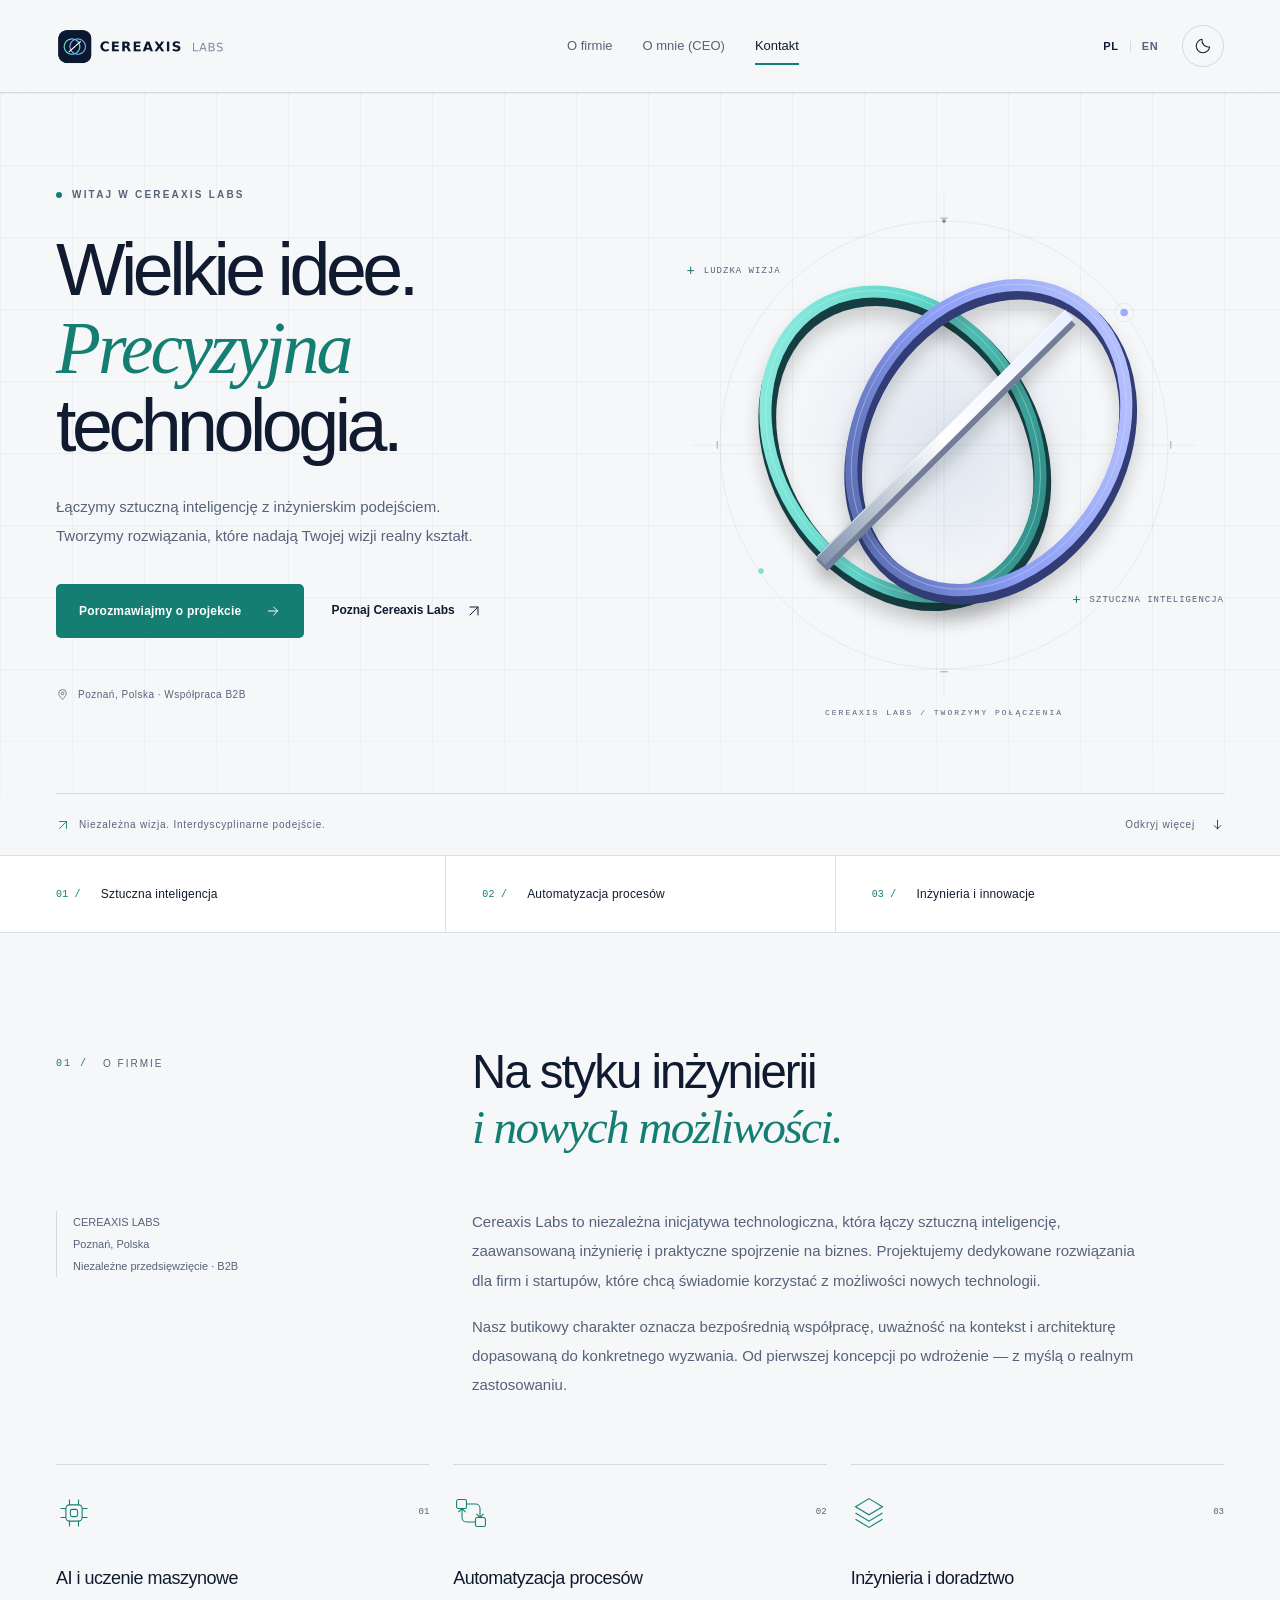
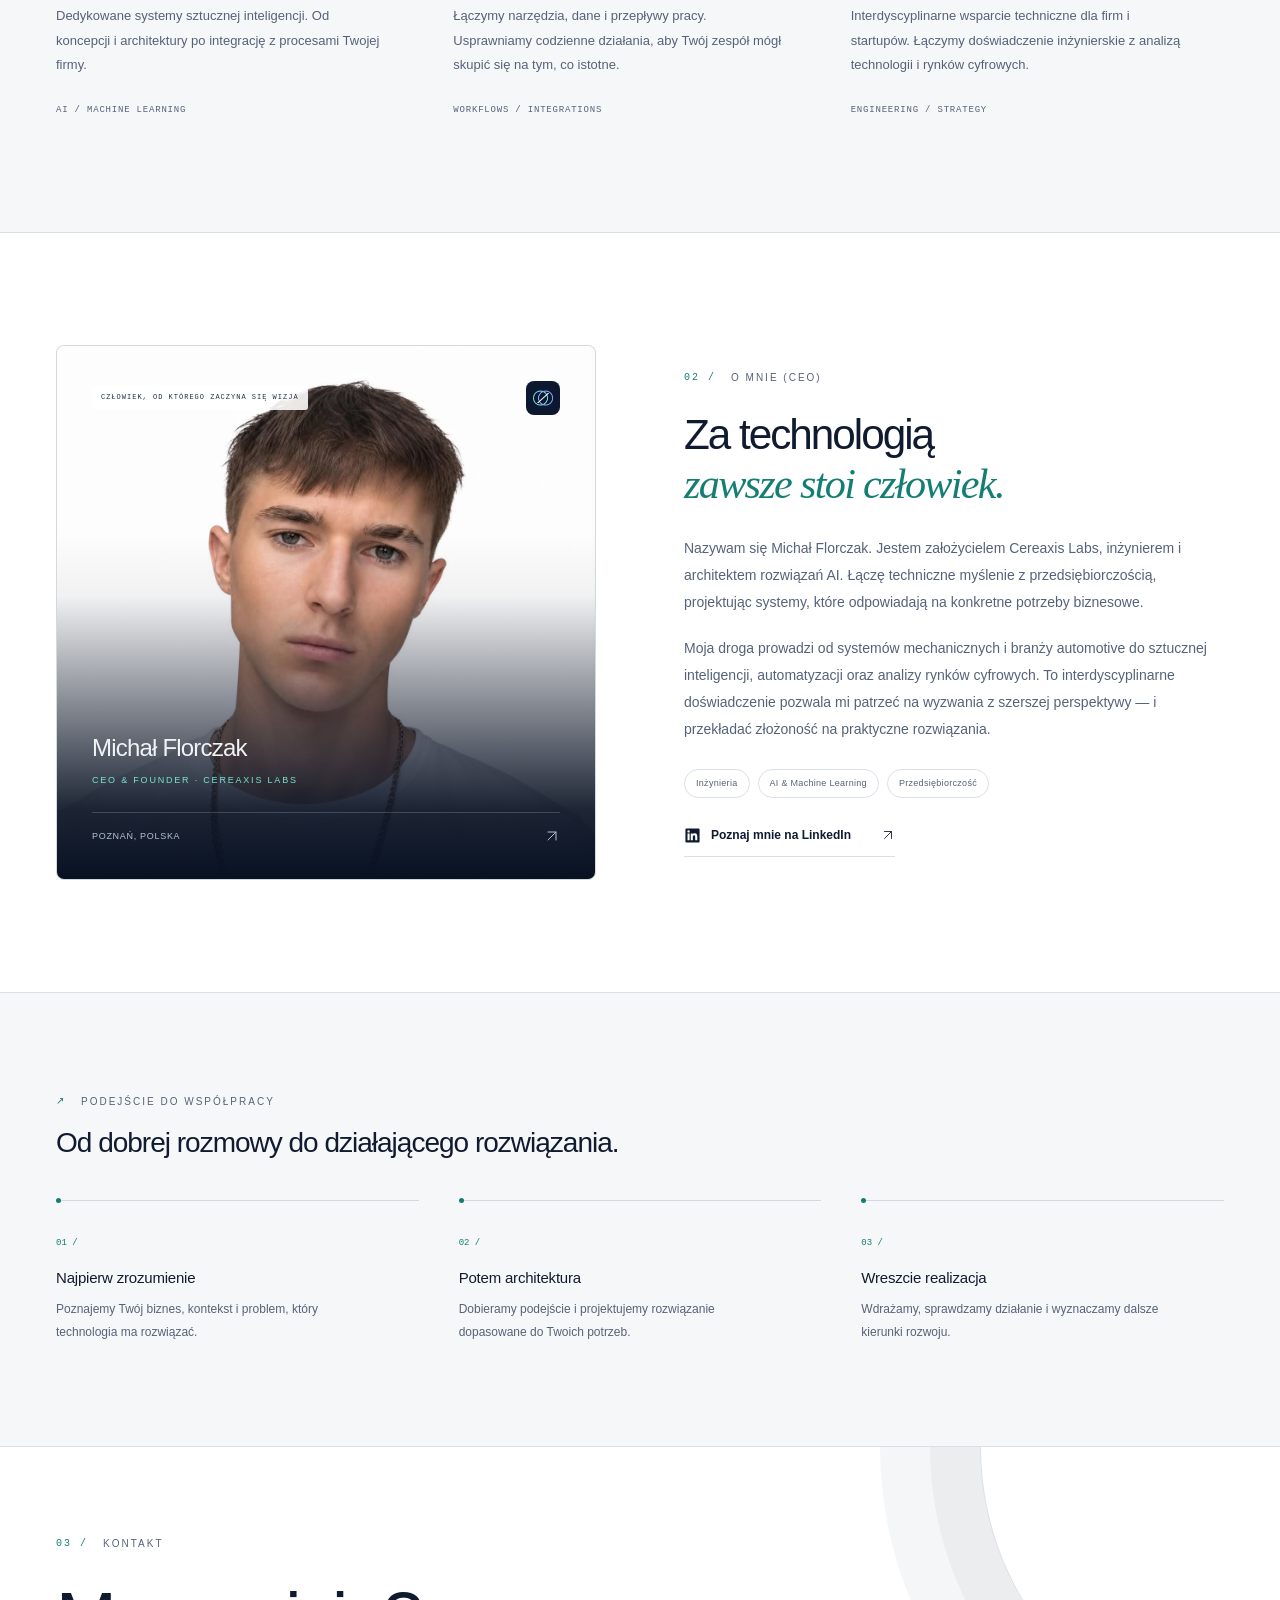
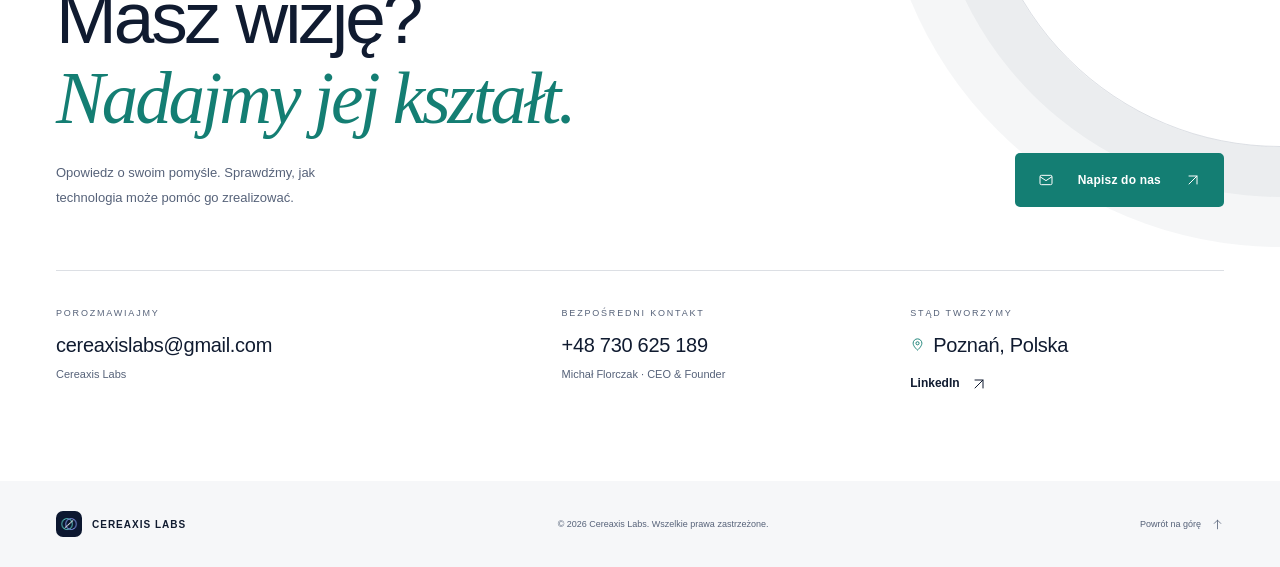
==== index.html @ 9aadeaa0 "Add files via upload" ====
<!doctype html>
<html lang="pl" data-theme="light">
<head>
  <meta charset="utf-8">
  <meta name="viewport" content="width=device-width, initial-scale=1">
  <meta name="theme-color" content="#f6f7f9">
  <meta name="description" content="Cereaxis Labs — sztuczna inteligencja, automatyzacja i inżynieria. Poznaj niezależne przedsięwzięcie technologiczne Michała Florczaka z Poznania.">
  <title>Cereaxis Labs — Od wizji do technologii</title>
  <link rel="icon" type="image/png" href="[data-uri]">
  <script>
    try {
      var savedTheme = localStorage.getItem('cereaxis-theme');
      document.documentElement.dataset.theme = savedTheme === 'light' || savedTheme === 'dark' ? savedTheme : 'light';
    } catch (_) {}
  </script>
  <style>
    :root{color-scheme:dark;--bg:#0d1426;--surface:#111b30;--surface2:#162137;--text:#f0f2f5;--muted:#a2adbf;--line:rgba(185,201,224,.15);--accent:#75e4d4;--accent-text:#071c1b;--lavender:#9aabff;--header:rgba(13,20,38,.88);--grid:rgba(163,188,220,.045);--shadow:0 25px 80px rgba(0,0,0,.2);--font:'Segoe UI',Arial,sans-serif}
    html[data-theme="light"]{color-scheme:light;--bg:#f6f7f9;--surface:#fff;--surface2:#edf0f5;--text:#101b30;--muted:#566279;--line:rgba(23,45,77,.15);--accent:#147e73;--accent-text:#fff;--lavender:#5668bb;--header:rgba(246,247,249,.9);--grid:rgba(23,45,77,.045);--shadow:0 25px 80px rgba(27,45,77,.08)}
    *,*::before,*::after{box-sizing:border-box}
    html{scroll-behavior:smooth;scroll-padding-top:100px}
    body{margin:0;background:var(--bg);color:var(--text);font-family:var(--font);font-size:16px;line-height:1.7;-webkit-font-smoothing:antialiased;transition:background .3s,color .3s}
    body.menu-open{overflow:hidden}
    ::selection{background:var(--accent);color:var(--accent-text)}
    a{color:inherit;text-decoration:none}
    button{font:inherit;color:inherit;cursor:pointer}
    button,a{-webkit-tap-highlight-color:transparent}
    button{border:0}
    svg{display:block}
    img{display:block;max-width:100%}
    :focus-visible{outline:2px solid var(--accent);outline-offset:6px;border-radius:3px}
    .container{width:min(1280px,calc(100% - 112px));margin-inline:auto}
    .skip-link{position:fixed;z-index:100;left:16px;top:12px;background:var(--accent);color:var(--accent-text);padding:12px 20px;transform:translateY(-150%)}
    .skip-link:focus{transform:translateY(0)}
    .site-header{position:sticky;top:0;z-index:50;background:var(--header);backdrop-filter:blur(20px);-webkit-backdrop-filter:blur(20px);border-bottom:1px solid var(--line)}
    .header-inner{min-height:92px;display:flex;align-items:center;justify-content:space-between;gap:32px}
    .brand{display:flex;align-items:center;flex-shrink:0;width:216px;min-height:44px}
    .brand-dark{display:flex;align-items:center;gap:11px}
    .brand-icon{width:43px;height:43px;border-radius:12px}
    .wordmark{font-size:16px;font-weight:750;letter-spacing:2px;line-height:1.2}
    .wordmark span{font-weight:400;letter-spacing:4px;font-size:10px;display:block;margin-top:5px;color:var(--muted)}
    .brand-light{display:none;width:216px}
    [data-theme="light"] .brand-dark{display:none}
    [data-theme="light"] .brand-light{display:block}
    .main-nav{display:flex;gap:30px;align-items:center}
    .main-nav a{color:var(--muted);font-size:13px;font-weight:500;position:relative;padding:12px 0;white-space:nowrap;transition:color .2s}
    .main-nav a:hover,.main-nav a[aria-current="location"]{color:var(--text)}
    .main-nav a::after{content:'';position:absolute;bottom:4px;left:0;right:100%;height:2px;background:var(--accent);transition:right .2s}
    .main-nav a:hover::after,.main-nav a[aria-current="location"]::after{right:0}
    .header-actions{display:flex;align-items:center;gap:15px}
    .languages{display:flex;align-items:center;gap:2px}
    .language{font-size:11px;font-weight:700;letter-spacing:.7px;padding:8px;background:transparent;color:var(--muted);min-width:34px;min-height:40px}
    .language[aria-pressed="true"]{color:var(--text)}
    .language-divider{height:11px;width:1px;background:var(--line)}
    .theme-toggle,.menu-toggle{width:42px;height:42px;display:grid;place-items:center;border:1px solid var(--line);border-radius:50%;background:transparent;transition:background .2s,border-color .2s}
    .theme-toggle:hover,.menu-toggle:hover{background:var(--surface2);border-color:var(--muted)}
    .theme-toggle svg{width:18px;height:18px}
    .moon-icon{display:none}
    [data-theme="light"] .sun-icon{display:none}
    [data-theme="light"] .moon-icon{display:block}
    .menu-toggle{display:none;border-radius:10px}
    .menu-toggle svg{width:20px;height:20px}
    .menu-close{display:none}
    .menu-open .menu-lines{display:none}
    .menu-open .menu-close{display:block}
    .eyebrow{display:flex;align-items:center;gap:10px;color:var(--muted);font-size:10px;font-weight:600;letter-spacing:2.2px;text-transform:uppercase;line-height:1.6}
    .status-dot{width:6px;height:6px;border-radius:50%;background:var(--accent);flex-shrink:0;box-shadow:0 0 14px rgba(117,228,212,.25)}
    .hero{position:relative;overflow:hidden;background-image:linear-gradient(var(--grid) 1px,transparent 1px),linear-gradient(90deg,var(--grid) 1px,transparent 1px);background-size:72px 72px}
    .hero::after{content:'';position:absolute;inset:0;pointer-events:none;background:linear-gradient(0deg,var(--bg),transparent 25%)}
    .hero-grid{position:relative;z-index:1;display:grid;grid-template-columns:1.05fr 1fr;align-items:center;min-height:700px;padding:70px 0 66px;gap:20px}
    h1,h2,h3,p{margin:0}
    h1{font-size:clamp(58px,5.75vw,84px);font-weight:500;letter-spacing:-4.5px;line-height:1.06;margin:28px 0 28px}
    h1 span{display:block}
    .serif{font-family:Georgia,'Times New Roman',serif;font-weight:400;font-style:italic;letter-spacing:-3px;color:var(--accent)}
    .hero-description{color:var(--muted);font-size:15px;line-height:1.9;max-width:435px}
    .hero-actions{display:flex;align-items:center;gap:27px;margin-top:34px;flex-wrap:wrap}
    .button{display:inline-flex;align-items:center;justify-content:center;gap:24px;padding:15px 23px;min-height:54px;border-radius:5px;font-size:12px;font-weight:650;letter-spacing:.2px;transition:transform .2s,background .2s,box-shadow .2s;line-height:1.5}
    .button:hover{transform:translateY(-3px)}
    .button-primary{background:var(--accent);color:var(--accent-text)}
    .button-primary:hover{box-shadow:0 8px 30px rgba(117,228,212,.15)}
    .button svg,.text-link svg{width:16px;height:16px;flex-shrink:0}
    .text-link{display:inline-flex;align-items:center;gap:11px;font-size:12px;font-weight:600;line-height:1.6;padding:10px 0;transition:color .2s}
    .text-link:hover{color:var(--accent)}
    .hero-footnote{display:flex;align-items:center;gap:9px;color:var(--muted);font-size:10px;margin-top:48px;letter-spacing:.5px}
    .hero-footnote svg{width:13px;height:13px}
    .orbit-art{position:relative;aspect-ratio:1;width:100%;max-width:570px;justify-self:end;display:grid;place-items:center;isolation:isolate}
    .orbit-svg{width:100%;height:100%;overflow:visible}
    .orbit-art::before{content:'';position:absolute;width:55%;height:55%;border-radius:50%;background:radial-gradient(circle,rgba(108,147,191,.12),transparent 68%);z-index:-1}
    .orbit-slow{transform-origin:300px 300px;animation:orbit-float 12s ease-in-out infinite}
    .orbit-fast{transform-origin:300px 300px;animation:orbit-float 10s ease-in-out infinite reverse}
    .orbit-axis{transform-origin:300px 300px;animation:axis-float 9s ease-in-out infinite}
    .orbit-label{position:absolute;font-family:Consolas,'Courier New',monospace;font-size:9px;letter-spacing:1px;color:var(--muted);display:flex;align-items:center;gap:8px;white-space:nowrap}
    .orbit-label::before{content:'+';font-size:14px;color:var(--accent)}
    .orbit-label-one{top:17%;left:4%}
    .orbit-label-two{bottom:20%;right:0}
    .orbit-caption{position:absolute;bottom:1%;left:50%;transform:translateX(-50%);font-family:Consolas,'Courier New',monospace;font-size:8px;letter-spacing:2px;color:var(--muted);white-space:nowrap}
    .hero-bottom{position:relative;z-index:2;border-top:1px solid var(--line);display:flex;justify-content:space-between;align-items:center;gap:20px;padding:22px 0;color:var(--muted);font-size:10px;letter-spacing:.8px}
    .hero-bottom-left{display:flex;align-items:center;gap:9px}
    .hero-bottom-left svg{width:14px;height:14px;color:var(--accent)}
    .scroll-link{display:flex;align-items:center;gap:16px}
    .scroll-link svg{width:13px;height:13px;color:var(--text)}
    .expertise-strip{border-top:1px solid var(--line);border-bottom:1px solid var(--line);background:var(--surface)}
    .expertise-strip-inner{display:grid;grid-template-columns:repeat(3,1fr)}
    .expertise-strip-item{display:flex;align-items:center;gap:20px;padding:28px 0;font-size:12px;font-weight:500;letter-spacing:.2px}
    .expertise-strip-item:not(:first-child){border-left:1px solid var(--line);padding-left:36px}
    .index-number{font-family:Consolas,'Courier New',monospace;font-size:10px;color:var(--accent)}
    section{scroll-margin-top:0}
    .section{padding:112px 0}
    .section-heading{display:grid;grid-template-columns:1fr 2fr;gap:40px;align-items:start;margin-bottom:52px}
    .section-label{display:flex;align-items:center;gap:15px;color:var(--muted);font-size:10px;letter-spacing:2px;font-weight:500;text-transform:uppercase;padding-top:10px}
    .section-label .index-number{color:var(--accent);font-size:10px}
    h2{font-size:clamp(34px,3.7vw,51px);line-height:1.16;letter-spacing:-2px;font-weight:450}
    h2 .serif{letter-spacing:-1.7px}
    .about-intro{display:grid;grid-template-columns:1fr 2fr;gap:40px;margin-bottom:64px}
    .about-location{align-self:start;color:var(--muted);font-size:11px;line-height:2;border-left:1px solid var(--line);padding-left:16px;margin-top:4px}
    .about-copy{color:var(--muted);max-width:670px;font-size:15px;line-height:1.95}
    .about-copy p+p{margin-top:17px}
    .services{display:grid;grid-template-columns:repeat(3,minmax(0,1fr));gap:24px}
    .service{position:relative;border-top:1px solid var(--line);padding:30px 0 0;transition:border-color .3s}
    .service:hover{border-color:var(--accent)}
    .service-top{display:flex;align-items:center;justify-content:space-between;margin-bottom:35px}
    .service-icon{width:36px;height:36px;color:var(--accent)}
    .service-top .index-number{color:var(--muted);font-size:9px}
    .service h3{font-size:18px;font-weight:500;letter-spacing:-.5px;line-height:1.4;margin-bottom:13px}
    .service p{font-size:13px;line-height:1.9;color:var(--muted);max-width:330px}
    .service-tag{display:inline-block;margin-top:25px;color:var(--muted);font-family:Consolas,'Courier New',monospace;font-size:9px;letter-spacing:.8px}
    .founder-section{background:var(--surface);border-top:1px solid var(--line);border-bottom:1px solid var(--line)}
    .founder-grid{display:grid;grid-template-columns:1fr 1fr;gap:88px;align-items:center}
    .founder-card{min-height:535px;background:var(--bg);border:1px solid var(--line);border-radius:8px;position:relative;overflow:hidden;padding:35px;display:flex;flex-direction:column;justify-content:space-between}
    .founder-card::before{content:'';position:absolute;inset:0;z-index:1;background:linear-gradient(180deg,rgba(255,255,255,.12),transparent 35%,rgba(8,17,34,.05) 47%,rgba(8,17,34,.91) 87%,#081122)}
    .founder-portrait{position:absolute;inset:0;width:100%;height:100%;object-fit:cover;object-position:center 36%}
    .founder-card .founder-card-top span{color:#233047;max-width:78%;line-height:1.7;background:rgba(255,255,255,.88);padding:6px 9px;border-radius:3px;letter-spacing:1px;font-size:7px}
    .founder-card .founder-name{color:#f0f2f5}
    .founder-card .founder-role{color:#75e4d4}
    .founder-card .founder-card-divider{background:rgba(185,201,224,.24)}
    .founder-card .founder-card-footer{color:#b5c0d1}
    .founder-card-top,.founder-card-bottom{position:relative;z-index:2}
    .founder-card-top{display:flex;align-items:center;justify-content:space-between}
    .founder-card-top span{font-family:Consolas,'Courier New',monospace;font-size:8px;letter-spacing:1.5px;color:var(--muted)}
    .founder-card-top img{width:34px;height:34px;border-radius:8px}
    .monogram{position:absolute;left:0;right:0;top:46%;transform:translateY(-50%);text-align:center;font-family:Georgia,'Times New Roman',serif;font-size:180px;font-weight:400;letter-spacing:-18px;line-height:1;color:var(--text);opacity:.9;user-select:none}
    .monogram::before{content:'';position:absolute;inset:-45px 12%;border:1px solid var(--accent);border-radius:50%;transform:rotate(-35deg);opacity:.3}
    .monogram::after{content:'';position:absolute;inset:-45px 12%;border:1px solid var(--lavender);border-radius:50%;transform:rotate(35deg);opacity:.3}
    .founder-name{font-size:24px;font-weight:500;letter-spacing:-.8px;line-height:1.3}
    .founder-role{font-size:9px;color:var(--accent);letter-spacing:1.8px;margin-top:10px;text-transform:uppercase}
    .founder-card-divider{height:1px;background:var(--line);margin:24px 0 15px}
    .founder-card-footer{display:flex;align-items:center;justify-content:space-between;color:var(--muted);font-size:9px;letter-spacing:.7px}
    .founder-card-footer svg{width:16px;height:16px}
    .founder-copy .section-label{margin-bottom:25px;padding:0}
    .founder-copy h2{margin-bottom:26px;font-size:clamp(33px,3.3vw,46px)}
    .founder-copy p{font-size:14px;color:var(--muted);line-height:1.95}
    .founder-copy p+p{margin-top:18px}
    .founder-pills{display:flex;flex-wrap:wrap;gap:8px;margin:25px 0 27px}
    .founder-pills span{font-size:9px;letter-spacing:.3px;border:1px solid var(--line);border-radius:30px;padding:6px 11px;color:var(--muted)}
    .linkedin-link{display:inline-flex;align-items:center;gap:10px;font-size:12px;font-weight:600;border-bottom:1px solid var(--line);padding-bottom:10px;transition:border-color .2s,color .2s}
    .linkedin-link:hover{color:var(--accent);border-color:var(--accent)}
    .linkedin-link svg{width:17px;height:17px}
    .linkedin-link .arrow{margin-left:20px;width:14px;height:14px}
    .process-section{padding:90px 0 102px}
    .process-title{font-size:28px;letter-spacing:-1px;font-weight:450;margin:15px 0 38px;line-height:1.3}
    .process-grid{display:grid;grid-template-columns:repeat(3,minmax(0,1fr));gap:40px}
    .process-step{position:relative;border-top:1px solid var(--line);padding-top:25px}
    .process-step::before{content:'';position:absolute;top:-3px;left:0;width:5px;height:5px;background:var(--accent);border-radius:50%}
    .process-step .index-number{font-size:9px}
    .process-step h3{font-size:15px;font-weight:500;letter-spacing:-.2px;margin:12px 0 8px}
    .process-step p{color:var(--muted);font-size:12px;line-height:1.9;max-width:310px}
    .contact-section{padding:88px 0 78px;background:var(--surface);border-top:1px solid var(--line);position:relative;overflow:hidden}
    .contact-section::before{content:'';position:absolute;width:600px;height:600px;border:1px solid var(--line);border-radius:50%;right:-300px;top:-300px;box-shadow:0 0 0 50px var(--grid),0 0 0 100px var(--grid);pointer-events:none}
    .contact-top{display:flex;justify-content:space-between;align-items:flex-end;gap:50px;position:relative}
    .contact-top .section-label{padding:0;margin-bottom:26px}
    .contact-top h2{font-size:clamp(42px,5.7vw,76px);letter-spacing:-3px;line-height:1.1}
    .contact-top h2 .serif{letter-spacing:-3px}
    .contact-top p{color:var(--muted);font-size:13px;max-width:300px;margin:22px 0 0;line-height:1.9}
    .contact-top .button{margin-bottom:4px;flex-shrink:0}
    .contact-details{display:grid;grid-template-columns:1.5fr 1fr 1fr;gap:35px;border-top:1px solid var(--line);padding-top:35px;margin-top:59px;position:relative}
    .contact-label{font-size:9px;text-transform:uppercase;letter-spacing:1.8px;color:var(--muted);margin-bottom:8px}
    .contact-value{font-size:clamp(14px,1.6vw,20px);font-weight:400;letter-spacing:-.3px;line-height:1.6;overflow-wrap:anywhere}
    a.contact-value:hover{color:var(--accent)}
    .contact-meta{font-size:11px;color:var(--muted);margin-top:4px}
    .contact-details .text-link{display:flex;width:max-content;margin-top:3px}
    .contact-location{display:inline-flex;align-items:center;gap:8px}
    .contact-location svg{width:15px;height:15px;color:var(--accent)}
    .site-footer{padding:30px 0}
    .footer-inner{display:flex;align-items:center;justify-content:space-between;gap:25px}
    .footer-brand{display:flex;align-items:center;gap:10px;font-size:10px;letter-spacing:1px;font-weight:600}
    .footer-brand img{width:26px;height:26px;border-radius:7px}
    .copyright{font-size:9px;color:var(--muted)}
    .back-top{display:flex;align-items:center;gap:10px;font-size:9px;color:var(--muted)}
    .back-top svg{width:13px;height:13px}
    .reveal{opacity:1;transform:none}
    .js-motion .reveal{opacity:0;transform:translateY(20px);transition:opacity .7s ease,transform .7s ease}
    .js-motion .reveal.is-visible{opacity:1;transform:none}
    .reveal-delay-1{transition-delay:.1s!important}
    .reveal-delay-2{transition-delay:.2s!important}
    @keyframes orbit-float{0%,100%{transform:rotate(-4deg) translateY(0)}50%{transform:rotate(5deg) translateY(-7px)}}
    @keyframes axis-float{0%,100%{transform:translateY(0)}50%{transform:translateY(7px)}}
    @media(min-width:1600px){.hero-grid{min-height:770px}.orbit-art{max-width:620px}}
    @media(max-width:1100px){.container{width:calc(100% - 72px)}.header-inner{gap:20px}.brand{width:190px}.brand-light{width:190px}.main-nav{gap:22px}.header-actions{gap:9px}.hero-grid{min-height:650px;padding-top:60px;padding-bottom:60px}h1{font-size:66px;letter-spacing:-3.8px}.orbit-label{font-size:8px;letter-spacing:.4px}.orbit-label-one{top:11%;left:4%}.orbit-label-two{bottom:13%}.founder-grid{gap:55px}.founder-card{min-height:510px}.expertise-strip-item:not(:first-child){padding-left:24px}.expertise-strip-item{gap:12px;font-size:11px}}
    @media(max-width:850px){.container{width:calc(100% - 48px)}.header-inner{min-height:78px;gap:14px}.brand{width:190px}.main-nav{gap:16px}.main-nav a{font-size:11px}.header-actions{gap:7px}.language{padding:6px;min-width:28px}.theme-toggle{width:38px;height:38px}.hero-grid{min-height:590px;grid-template-columns:1.1fr 1fr;gap:0}h1{font-size:55px;letter-spacing:-3px}.hero-description{font-size:13px}.hero-actions{gap:18px}.button{gap:14px;padding:14px 18px;font-size:11px}.text-link{font-size:11px}.hero-footnote{margin-top:35px}.orbit-label{display:none}.orbit-caption{font-size:6px;letter-spacing:1px;bottom:0}.section{padding:82px 0}.section-heading,.about-intro{grid-template-columns:1fr 2fr;gap:25px}.about-copy{font-size:14px}.section-label{font-size:9px;letter-spacing:1.6px;gap:10px}.services{gap:22px}.service h3{font-size:16px}.service p{font-size:12px}.service-tag{font-size:8px}.founder-grid{gap:35px}.founder-card{min-height:470px;padding:25px}.monogram{font-size:140px}.founder-name{font-size:22px}.founder-copy p{font-size:12px}.founder-copy h2{font-size:33px}.founder-pills{gap:6px}.founder-pills span{font-size:8px;padding:5px 8px}.process-grid{gap:25px}.contact-top{gap:30px}.contact-top h2{font-size:53px}.contact-details{gap:25px}}
    @media(max-width:700px){html{scroll-padding-top:90px}.header-inner{min-height:76px}.brand{width:auto;margin-right:auto}.brand-icon{width:37px;height:37px;border-radius:10px}.wordmark{font-size:13px;letter-spacing:1.7px}.wordmark span{font-size:8px;letter-spacing:3.3px;margin-top:4px}.brand-light{width:178px}.header-actions{gap:8px}.languages{gap:0}.language{font-size:10px;min-width:28px;padding:6px}.theme-toggle,.menu-toggle{width:36px;height:36px}.theme-toggle svg{width:16px;height:16px}.menu-toggle{display:grid}.main-nav{display:none;position:fixed;left:0;right:0;top:76px;height:calc(100dvh - 76px);background:var(--bg);padding:35px 24px;flex-direction:column;align-items:stretch;gap:0;overflow:auto;border-top:1px solid var(--line)}.menu-open .main-nav{display:flex}.main-nav a{font-size:24px;letter-spacing:-.7px;padding:22px 0;border-bottom:1px solid var(--line)}.main-nav a::after{display:none}.hero-grid{min-height:0;grid-template-columns:1fr;padding:53px 0 30px;gap:15px}.hero-copy{position:relative;z-index:2}.eyebrow{font-size:8px;letter-spacing:1.7px}h1{font-size:clamp(49px,10.8vw,72px);letter-spacing:-3px;line-height:1.08;margin:25px 0 24px}.serif{letter-spacing:-2.7px}.hero-description{max-width:430px;font-size:14px;line-height:1.85}.hero-actions{margin-top:28px;gap:24px}.button{font-size:12px;padding:15px 20px}.text-link{font-size:12px}.hero-footnote{margin-top:28px;font-size:9px}.orbit-art{max-width:380px;justify-self:center;width:88%;margin:-7px 0 8px}.orbit-label{display:flex;font-size:7px}.orbit-label-one{top:16%;left:0}.orbit-label-two{bottom:13%;right:-4%}.orbit-caption{bottom:0;font-size:7px;letter-spacing:1.3px}.hero-bottom{padding:19px 0;font-size:8px;letter-spacing:.3px}.hero-bottom-left{gap:6px}.hero-bottom-left svg{width:12px;height:12px}.scroll-link{gap:8px}.expertise-strip-inner{grid-template-columns:1fr}.expertise-strip-item{padding:16px 0;gap:20px;font-size:11px}.expertise-strip-item:not(:first-child){padding-left:0;border-left:0;border-top:1px solid var(--line)}.expertise-strip-item .index-number{font-size:9px}.section{padding:68px 0}.section-heading{display:block;margin-bottom:25px}.section-label{margin-bottom:22px;font-size:9px;letter-spacing:1.6px}h2{font-size:36px;letter-spacing:-1.7px}.about-intro{display:flex;flex-direction:column-reverse;gap:25px;margin-bottom:42px}.about-copy{font-size:13px;line-height:1.95}.about-location{font-size:10px;line-height:1.9}.services{grid-template-columns:1fr;gap:32px}.service{padding-top:25px}.service-top{margin-bottom:20px}.service h3{font-size:19px;margin-bottom:11px}.service p{font-size:13px;max-width:none}.service-tag{margin-top:17px;font-size:8px}.service-icon{width:31px;height:31px}.founder-grid{grid-template-columns:1fr;gap:38px}.founder-card{min-height:455px;max-width:480px;width:100%;margin:auto;padding:28px}.monogram{font-size:165px}.founder-name{font-size:27px}.founder-card-footer{font-size:9px}.founder-copy .section-label{margin-bottom:22px}.founder-copy h2{font-size:36px;margin-bottom:23px}.founder-copy p{font-size:13px}.founder-pills{margin:24px 0}.founder-pills span{font-size:9px;padding:6px 11px}.process-section{padding:65px 0}.process-section .section-label{margin-bottom:12px}.process-title{font-size:27px;margin:0 0 30px}.process-grid{grid-template-columns:1fr;gap:27px}.process-step{padding-top:20px}.process-step h3{font-size:16px;margin-top:10px}.process-step p{font-size:12px;max-width:none}.contact-section{padding:65px 0 48px}.contact-top{display:block}.contact-top .section-label{margin-bottom:24px}.contact-top h2{font-size:49px;letter-spacing:-2.5px}.contact-top h2 .serif{letter-spacing:-2.5px}.contact-top p{font-size:13px;margin-top:20px}.contact-top .button{margin-top:28px}.contact-details{grid-template-columns:1fr;gap:26px;margin-top:36px;padding-top:29px}.contact-value{font-size:20px}.contact-label{font-size:8px;margin-bottom:6px}.contact-meta{font-size:10px}.site-footer{padding:26px 0}.footer-inner{flex-wrap:wrap;gap:20px}.footer-brand{font-size:9px;gap:8px}.copyright{font-size:8px;order:3;width:100%;padding-top:18px;border-top:1px solid var(--line)}.back-top{font-size:8px}}
    @media(max-width:380px){.container{width:calc(100% - 36px)}.header-actions{gap:5px}.brand-dark{gap:7px}.brand-icon{width:32px;height:32px}.wordmark{font-size:11px;letter-spacing:1.2px}.wordmark span{font-size:7px;letter-spacing:2.8px}.brand-light{width:145px}.language{min-width:25px;font-size:9px}.theme-toggle,.menu-toggle{width:32px;height:32px}.hero-actions{gap:16px}.button{font-size:11px;padding-inline:16px}.text-link{font-size:11px}.hero-bottom{font-size:7px}.orbit-label{font-size:6px}.contact-top h2{font-size:43px}.founder-card{min-height:420px}}
    @media(prefers-reduced-motion:reduce){html{scroll-behavior:auto}*,*::before,*::after{animation:none!important;transition:none!important}.js-motion .reveal{opacity:1;transform:none}}
    @media print{.site-header,.hero-actions,.hero-bottom,.orbit-art,.theme-toggle,.languages,.menu-toggle,.back-top{display:none}body{--bg:#fff;--surface:#fff;--text:#111;--muted:#444;--line:#ccc;--accent:#147e73;background:#fff;color:#111}.container{width:100%}.hero-grid,.founder-grid{display:block;min-height:0}.hero-grid,.section,.process-section,.contact-section{padding:25px 0}.founder-card{display:none}.js-motion .reveal{opacity:1;transform:none}.services,.contact-details{break-inside:avoid}a[href^="mailto:"]::after{content:' (' attr(href) ')';font-size:10px}}
  </style>
</head>
<body id="top">
  <svg xmlns="http://www.w3.org/2000/svg" style="display:none" aria-hidden="true">
    <symbol id="icon-arrow" viewBox="0 0 24 24"><path d="M5 12h14m-6-6 6 6-6 6" fill="none" stroke="currentColor" stroke-width="1.5" stroke-linecap="round" stroke-linejoin="round"/></symbol>
    <symbol id="icon-diagonal" viewBox="0 0 24 24"><path d="M6 18 18 6M6 6h12v12" fill="none" stroke="currentColor" stroke-width="1.5" stroke-linecap="round" stroke-linejoin="round"/></symbol>
    <symbol id="icon-linkedin" viewBox="0 0 24 24"><path fill="currentColor" d="M20.45 2H3.55C2.69 2 2 2.68 2 3.52v16.96c0 .84.69 1.52 1.55 1.52h16.9c.86 0 1.55-.68 1.55-1.52V3.52c0-.84-.69-1.52-1.55-1.52ZM7.93 18.75H4.98V9.2h2.95v9.55ZM6.45 7.9a1.71 1.71 0 1 1 0-3.42 1.71 1.71 0 0 1 0 3.42Zm12.3 10.85h-2.94V14.1c0-1.11-.02-2.54-1.55-2.54-1.55 0-1.79 1.21-1.79 2.46v4.73H9.53V9.2h2.82v1.31h.04c.39-.75 1.35-1.55 2.78-1.55 2.97 0 3.58 1.95 3.58 4.48v5.31Z"/></symbol>
    <symbol id="icon-pin" viewBox="0 0 24 24"><path d="M19 10c0 5-7 11-7 11S5 15 5 10a7 7 0 1 1 14 0Z" fill="none" stroke="currentColor" stroke-width="1.5"/><circle cx="12" cy="10" r="2.5" fill="none" stroke="currentColor" stroke-width="1.5"/></symbol>
    <symbol id="icon-down" viewBox="0 0 24 24"><path d="M12 4v16m-6-6 6 6 6-6" fill="none" stroke="currentColor" stroke-width="1.5" stroke-linecap="round" stroke-linejoin="round"/></symbol>
    <symbol id="icon-mail" viewBox="0 0 24 24"><rect x="3" y="5" width="18" height="14" rx="2" fill="none" stroke="currentColor" stroke-width="1.5"/><path d="m3 7 9 6 9-6" fill="none" stroke="currentColor" stroke-width="1.5"/></symbol>
  </svg>
  <a class="skip-link" href="#main" data-i18n="skip">Przejdź do treści</a>
  <header class="site-header">
    <div class="container header-inner">
      <a class="brand" href="#top" aria-label="Cereaxis Labs — strona główna" data-i18n-aria="home">
        <span class="brand-dark"><img class="brand-icon" src="[data-uri]" alt="" width="43" height="43"><span class="wordmark">CEREAXIS<span>LABS</span></span></span>
        <img class="brand-light" src="[data-uri]" alt="Cereaxis Labs" width="216" height="37">
      </a>
      <nav class="main-nav" id="main-nav" aria-label="Menu główne" data-i18n-aria="navigation">
        <a href="#o-firmie" data-i18n="navCompany">O firmie</a>
        <a href="#o-mnie" data-i18n="navFounder">O mnie (CEO)</a>
        <a href="#kontakt" data-i18n="navContact">Kontakt</a>
      </nav>
      <div class="header-actions">
        <div class="languages" role="group" aria-label="Język strony" data-i18n-aria="languageLabel">
          <button class="language" type="button" data-lang="pl" lang="pl" aria-label="Polski" aria-pressed="true">PL</button>
          <span class="language-divider" aria-hidden="true"></span>
          <button class="language" type="button" data-lang="en" lang="en" aria-label="English" aria-pressed="false">EN</button>
        </div>
        <button class="theme-toggle" type="button" aria-label="Włącz jasny motyw" title="Włącz jasny motyw">
          <svg class="sun-icon" viewBox="0 0 24 24" fill="none" stroke="currentColor" stroke-width="1.4" aria-hidden="true"><circle cx="12" cy="12" r="4"/><path d="M12 2v2m0 16v2M2 12h2m16 0h2M4.93 4.93l1.42 1.42m11.3 11.3 1.42 1.42m0-14.14-1.42 1.42m-11.3 11.3-1.42 1.42" stroke-linecap="round"/></svg>
          <svg class="moon-icon" viewBox="0 0 24 24" fill="none" stroke="currentColor" stroke-width="1.4" aria-hidden="true"><path d="M20.9 13.3A9 9 0 0 1 10.7 3.1 9 9 0 1 0 20.9 13.3Z" stroke-linejoin="round"/></svg>
        </button>
        <button class="menu-toggle" type="button" aria-controls="main-nav" aria-expanded="false" aria-label="Otwórz menu">
          <svg class="menu-lines" viewBox="0 0 24 24" fill="none" stroke="currentColor" stroke-width="1.5" aria-hidden="true"><path d="M4 8h16M4 16h16"/></svg>
          <svg class="menu-close" viewBox="0 0 24 24" fill="none" stroke="currentColor" stroke-width="1.5" aria-hidden="true"><path d="m6 6 12 12M6 18 18 6"/></svg>
        </button>
      </div>
    </div>
  </header>
  <main id="main">
    <section class="hero" aria-labelledby="hero-title">
      <div class="container">
        <div class="hero-grid">
          <div class="hero-copy">
            <div class="eyebrow"><span class="status-dot" aria-hidden="true"></span><span data-i18n="heroEyebrow">Witaj w Cereaxis Labs</span></div>
            <h1 id="hero-title"><span data-i18n="heroTitle1">Wielkie idee.</span><span class="serif" data-i18n="heroTitle2">Precyzyjna</span><span data-i18n="heroTitle3">technologia.</span></h1>
            <p class="hero-description" data-i18n="heroDescription">Łączymy sztuczną inteligencję z inżynierskim podejściem. Tworzymy rozwiązania, które nadają Twojej wizji realny kształt.</p>
            <div class="hero-actions">
              <a class="button button-primary" href="#kontakt"><span data-i18n="heroCta">Porozmawiajmy o projekcie</span><svg aria-hidden="true"><use href="#icon-arrow"/></svg></a>
              <a class="text-link" href="#o-firmie"><span data-i18n="heroExplore">Poznaj Cereaxis Labs</span><svg aria-hidden="true"><use href="#icon-diagonal"/></svg></a>
            </div>
            <div class="hero-footnote"><svg aria-hidden="true"><use href="#icon-pin"/></svg><span data-i18n="heroLocation">Poznań, Polska · Współpraca B2B</span></div>
          </div>
          <div class="orbit-art" aria-hidden="true">
            <svg class="orbit-svg" viewBox="0 0 600 600" fill="none">
              <defs>
                <linearGradient id="teal-ring" x1="100" y1="100" x2="450" y2="450" gradientUnits="userSpaceOnUse"><stop stop-color="#a1f3e7"/><stop offset=".45" stop-color="#65d9cd"/><stop offset="1" stop-color="#1c706c"/></linearGradient>
                <linearGradient id="violet-ring" x1="460" y1="120" x2="180" y2="460" gradientUnits="userSpaceOnUse"><stop stop-color="#bdc8ff"/><stop offset=".5" stop-color="#8c9ef5"/><stop offset="1" stop-color="#465895"/></linearGradient>
                <linearGradient id="axis-line" x1="160" y1="430" x2="450" y2="170" gradientUnits="userSpaceOnUse"><stop stop-color="#7b8fa9"/><stop offset=".5" stop-color="#fff"/><stop offset="1" stop-color="#e9efff"/></linearGradient>
                <radialGradient id="center-shade"><stop stop-color="#8aabcf" stop-opacity=".08"/><stop offset="1" stop-color="#8aabcf" stop-opacity="0"/></radialGradient>
                <filter id="ring-shadow" x="-40%" y="-40%" width="180%" height="180%"><feDropShadow dx="0" dy="12" stdDeviation="9" flood-color="#000" flood-opacity=".18"/></filter>
              </defs>
              <circle cx="300" cy="300" r="240" stroke="currentColor" stroke-opacity=".09" stroke-width=".7"/>
              <circle cx="300" cy="300" r="198" stroke="currentColor" stroke-opacity=".08" stroke-width=".7" stroke-dasharray="2 8"/>
              <path d="M30 300h540M300 30v540" stroke="currentColor" stroke-opacity=".08" stroke-width=".7"/>
              <path d="M57 296v8m486-8v8M296 57h8m-8 486h8" stroke="currentColor" stroke-opacity=".4"/>
              <circle cx="300" cy="300" r="180" fill="url(#center-shade)"/>
              <g class="orbit-slow" filter="url(#ring-shadow)">
                <ellipse cx="258" cy="305" rx="136" ry="173" transform="rotate(-32 258 305)" stroke="#153e43" stroke-width="19"/>
                <ellipse cx="256" cy="299" rx="136" ry="173" transform="rotate(-32 256 299)" stroke="url(#teal-ring)" stroke-width="13"/>
                <ellipse cx="256" cy="298" rx="136" ry="173" transform="rotate(-32 256 298)" stroke="#b2fff1" stroke-width=".8" stroke-opacity=".5"/>
              </g>
              <g class="orbit-fast" filter="url(#ring-shadow)">
                <ellipse cx="350" cy="298" rx="136" ry="173" transform="rotate(32 350 298)" stroke="#303c74" stroke-width="19"/>
                <ellipse cx="348" cy="292" rx="136" ry="173" transform="rotate(32 348 292)" stroke="url(#violet-ring)" stroke-width="13"/>
                <ellipse cx="348" cy="291" rx="136" ry="173" transform="rotate(32 348 291)" stroke="#dce3ff" stroke-width=".8" stroke-opacity=".5"/>
              </g>
              <g class="orbit-axis" filter="url(#ring-shadow)"><path d="m169 429 266-264" stroke="#727e97" stroke-width="17"/><path d="m168 424 266-264" stroke="url(#axis-line)" stroke-width="13"/><path d="m165 419 266-264" stroke="#fff" stroke-opacity=".75" stroke-width="1"/></g>
              <circle cx="493" cy="158" r="4" fill="#9aacff"/><circle cx="493" cy="158" r="10" stroke="#9aacff" stroke-opacity=".2"/>
              <circle cx="104" cy="435" r="3" fill="#75e4d4"/><circle cx="300" cy="60" r="2" fill="currentColor" fill-opacity=".5"/>
            </svg>
            <span class="orbit-label orbit-label-one" data-i18n="orbitHuman">LUDZKA WIZJA</span>
            <span class="orbit-label orbit-label-two" data-i18n="orbitMachine">SZTUCZNA INTELIGENCJA</span>
            <span class="orbit-caption" data-i18n="orbitCaption">CEREAXIS LABS / TWORZYMY POŁĄCZENIA</span>
          </div>
        </div>
        <div class="hero-bottom">
          <span class="hero-bottom-left"><svg aria-hidden="true"><use href="#icon-diagonal"/></svg><span data-i18n="heroBottom">Niezależna wizja. Interdyscyplinarne podejście.</span></span>
          <a class="scroll-link" href="#o-firmie"><span data-i18n="scroll">Odkryj więcej</span><svg aria-hidden="true"><use href="#icon-down"/></svg></a>
        </div>
      </div>
    </section>
    <div class="expertise-strip" aria-label="Specjalizacje" data-i18n-aria="expertiseLabel"><div class="container expertise-strip-inner">
      <div class="expertise-strip-item"><span class="index-number">01 /</span><span data-i18n="stripAI">Sztuczna inteligencja</span></div>
      <div class="expertise-strip-item"><span class="index-number">02 /</span><span data-i18n="stripAutomation">Automatyzacja procesów</span></div>
      <div class="expertise-strip-item"><span class="index-number">03 /</span><span data-i18n="stripEngineering">Inżynieria i innowacje</span></div>
    </div></div>
    <section class="section" id="o-firmie" aria-labelledby="company-title"><div class="container">
      <div class="section-heading reveal">
        <div class="section-label"><span class="index-number">01 /</span><span data-i18n="companyLabel">O firmie</span></div>
        <h2 id="company-title"><span data-i18n="companyTitle1">Na styku inżynierii</span><br><span class="serif" data-i18n="companyTitle2">i nowych możliwości.</span></h2>
      </div>
      <div class="about-intro reveal">
        <div class="about-location">CEREAXIS LABS<br><span data-i18n="companyLocation">Poznań, Polska</span><br><span data-i18n="companyModel">Niezależne przedsięwzięcie · B2B</span></div>
        <div class="about-copy"><p data-i18n="companyP1">Cereaxis Labs to niezależna inicjatywa technologiczna, która łączy sztuczną inteligencję, zaawansowaną inżynierię i praktyczne spojrzenie na biznes. Projektujemy dedykowane rozwiązania dla firm i startupów, które chcą świadomie korzystać z możliwości nowych technologii.</p><p data-i18n="companyP2">Nasz butikowy charakter oznacza bezpośrednią współpracę, uważność na kontekst i architekturę dopasowaną do konkretnego wyzwania. Od pierwszej koncepcji po wdrożenie — z myślą o realnym zastosowaniu.</p></div>
      </div>
      <div class="services">
        <article class="service reveal"><div class="service-top"><svg class="service-icon" viewBox="0 0 40 40" fill="none" stroke="currentColor" stroke-width="1.2" aria-hidden="true"><rect x="11" y="11" width="18" height="18" rx="4"/><rect x="16" y="16" width="8" height="8" rx="2"/><path d="M15 5v6m10-6v6M15 29v6m10-6v6M5 15h6m-6 10h6m18-10h6m-6 10h6"/></svg><span class="index-number">01</span></div><h3 data-i18n="service1Title">AI i uczenie maszynowe</h3><p data-i18n="service1Text">Dedykowane systemy sztucznej inteligencji. Od koncepcji i architektury po integrację z procesami Twojej firmy.</p><span class="service-tag">AI / MACHINE LEARNING</span></article>
        <article class="service reveal reveal-delay-1"><div class="service-top"><svg class="service-icon" viewBox="0 0 40 40" fill="none" stroke="currentColor" stroke-width="1.2" aria-hidden="true"><rect x="4" y="5" width="11" height="10" rx="2"/><rect x="25" y="25" width="11" height="10" rx="2"/><path d="M15 10h10a5 5 0 0 1 5 5v10M25 30H15a5 5 0 0 1-5-5V15m16 6 4 4 4-4M6 19l4-4 4 4"/></svg><span class="index-number">02</span></div><h3 data-i18n="service2Title">Automatyzacja procesów</h3><p data-i18n="service2Text">Łączymy narzędzia, dane i przepływy pracy. Usprawniamy codzienne działania, aby Twój zespół mógł skupić się na tym, co istotne.</p><span class="service-tag">WORKFLOWS / INTEGRATIONS</span></article>
        <article class="service reveal reveal-delay-2"><div class="service-top"><svg class="service-icon" viewBox="0 0 40 40" fill="none" stroke="currentColor" stroke-width="1.2" aria-hidden="true"><path d="m20 4 15 9-15 9L5 13 20 4Zm-15 16 15 9 15-9M5 27l15 9 15-9"/></svg><span class="index-number">03</span></div><h3 data-i18n="service3Title">Inżynieria i doradztwo</h3><p data-i18n="service3Text">Interdyscyplinarne wsparcie techniczne dla firm i startupów. Łączymy doświadczenie inżynierskie z analizą technologii i rynków cyfrowych.</p><span class="service-tag">ENGINEERING / STRATEGY</span></article>
      </div>
    </div></section>
    <section class="section founder-section" id="o-mnie" aria-labelledby="founder-title"><div class="container founder-grid">
      <div class="founder-card reveal">
        <div class="founder-card-top"><span data-i18n="founderCardEyebrow">CZŁOWIEK, OD KTÓREGO ZACZYNA SIĘ WIZJA</span><img src="[data-uri]" alt="" width="34" height="34" loading="lazy"></div>
        <img class="founder-portrait" src="[data-uri]" alt="Michał Florczak — założyciel Cereaxis Labs" data-i18n-alt="founderPhotoAlt" width="1254" height="1254" loading="lazy">
        <div class="founder-card-bottom"><div class="founder-name">Michał Florczak</div><div class="founder-role">CEO &amp; Founder · Cereaxis Labs</div><div class="founder-card-divider"></div><div class="founder-card-footer"><span data-i18n="founderCardLocation">POZNAŃ, POLSKA</span><svg aria-hidden="true"><use href="#icon-diagonal"/></svg></div></div>
      </div>
      <div class="founder-copy reveal">
        <div class="section-label"><span class="index-number">02 /</span><span data-i18n="founderLabel">O mnie (CEO)</span></div>
        <h2 id="founder-title"><span data-i18n="founderTitle1">Za technologią</span><br><span class="serif" data-i18n="founderTitle2">zawsze stoi człowiek.</span></h2>
        <p data-i18n="founderP1">Nazywam się Michał Florczak. Jestem założycielem Cereaxis Labs, inżynierem i architektem rozwiązań AI. Łączę techniczne myślenie z przedsiębiorczością, projektując systemy, które odpowiadają na konkretne potrzeby biznesowe.</p>
        <p data-i18n="founderP2">Moja droga prowadzi od systemów mechanicznych i branży automotive do sztucznej inteligencji, automatyzacji oraz analizy rynków cyfrowych. To interdyscyplinarne doświadczenie pozwala mi patrzeć na wyzwania z szerszej perspektywy — i przekładać złożoność na praktyczne rozwiązania.</p>
        <div class="founder-pills"><span data-i18n="pillEngineering">Inżynieria</span><span>AI &amp; Machine Learning</span><span data-i18n="pillBusiness">Przedsiębiorczość</span></div>
        <a class="linkedin-link" href="https://www.linkedin.com/in/micha%C5%82florczak?utm_source=share_via&amp;utm_content=profile&amp;utm_medium=member_ios" target="_blank" rel="noopener noreferrer"><svg aria-hidden="true"><use href="#icon-linkedin"/></svg><span data-i18n="founderLinkedin">Poznaj mnie na LinkedIn</span><svg class="arrow" aria-hidden="true"><use href="#icon-diagonal"/></svg><span class="sr-only" data-i18n="newTab"> (otwiera się w nowej karcie)</span></a>
      </div>
    </div></section>
    <section class="process-section" aria-labelledby="process-title"><div class="container">
      <div class="reveal"><div class="section-label"><span class="index-number">↗</span><span data-i18n="processLabel">Podejście do współpracy</span></div><h2 class="process-title" id="process-title" data-i18n="processTitle">Od dobrej rozmowy do działającego rozwiązania.</h2></div>
      <div class="process-grid">
        <article class="process-step reveal"><span class="index-number">01 /</span><h3 data-i18n="step1Title">Najpierw zrozumienie</h3><p data-i18n="step1Text">Poznajemy Twój biznes, kontekst i problem, który technologia ma rozwiązać.</p></article>
        <article class="process-step reveal reveal-delay-1"><span class="index-number">02 /</span><h3 data-i18n="step2Title">Potem architektura</h3><p data-i18n="step2Text">Dobieramy podejście i projektujemy rozwiązanie dopasowane do Twoich potrzeb.</p></article>
        <article class="process-step reveal reveal-delay-2"><span class="index-number">03 /</span><h3 data-i18n="step3Title">Wreszcie realizacja</h3><p data-i18n="step3Text">Wdrażamy, sprawdzamy działanie i wyznaczamy dalsze kierunki rozwoju.</p></article>
      </div>
    </div></section>
    <section class="contact-section" id="kontakt" aria-labelledby="contact-title"><div class="container">
      <div class="contact-top reveal"><div><div class="section-label"><span class="index-number">03 /</span><span data-i18n="contactLabel">Kontakt</span></div><h2 id="contact-title"><span data-i18n="contactTitle1">Masz wizję?</span><br><span class="serif" data-i18n="contactTitle2">Nadajmy jej kształt.</span></h2><p data-i18n="contactText">Opowiedz o swoim pomyśle. Sprawdźmy, jak technologia może pomóc go zrealizować.</p></div><a class="button button-primary" href="mailto:cereaxislabs@gmail.com"><svg aria-hidden="true"><use href="#icon-mail"/></svg><span data-i18n="contactCta">Napisz do nas</span><svg aria-hidden="true"><use href="#icon-diagonal"/></svg></a></div>
      <div class="contact-details reveal">
        <div><div class="contact-label" data-i18n="emailLabel">Porozmawiajmy</div><a class="contact-value" href="mailto:cereaxislabs@gmail.com">cereaxislabs@gmail.com</a><div class="contact-meta">Cereaxis Labs</div></div>
        <div><div class="contact-label" data-i18n="phoneLabel">Bezpośredni kontakt</div><a class="contact-value" href="tel:+48730625189">+48 730 625 189</a><div class="contact-meta">Michał Florczak · CEO &amp; Founder</div></div>
        <div><div class="contact-label" data-i18n="locationLabel">Stąd tworzymy</div><div class="contact-value contact-location"><svg aria-hidden="true"><use href="#icon-pin"/></svg><span data-i18n="contactLocation">Poznań, Polska</span></div><a class="text-link" href="https://www.linkedin.com/in/micha%C5%82florczak?utm_source=share_via&amp;utm_content=profile&amp;utm_medium=member_ios" target="_blank" rel="noopener noreferrer"><span>LinkedIn</span><svg aria-hidden="true"><use href="#icon-diagonal"/></svg><span class="sr-only" data-i18n="newTab"> (otwiera się w nowej karcie)</span></a></div>
      </div>
    </div></section>
  </main>
  <footer class="site-footer"><div class="container footer-inner"><a class="footer-brand" href="#top" aria-label="Cereaxis Labs — strona główna" data-i18n-aria="home"><img src="[data-uri]" alt="" width="26" height="26" loading="lazy"><span>CEREAXIS LABS</span></a><span class="copyright">© <span id="year">2026</span> Cereaxis Labs. <span data-i18n="rights">Wszelkie prawa zastrzeżone.</span></span><a class="back-top" href="#top"><span data-i18n="backTop">Powrót na górę</span><svg style="transform:rotate(180deg)" aria-hidden="true"><use href="#icon-down"/></svg></a></div></footer>
  <style>.sr-only{position:absolute;width:1px;height:1px;padding:0;margin:-1px;overflow:hidden;clip:rect(0,0,0,0);white-space:nowrap;border:0}</style>
  <script>
  (() => {
    'use strict';
    const translations = {
      pl: {
        title:'Cereaxis Labs — Od wizji do technologii',orbitHuman:'LUDZKA WIZJA',orbitMachine:'SZTUCZNA INTELIGENCJA',orbitCaption:'CEREAXIS LABS / TWORZYMY POŁĄCZENIA',founderCardEyebrow:'CZŁOWIEK, OD KTÓREGO ZACZYNA SIĘ WIZJA',founderPhotoAlt:'Michał Florczak — założyciel Cereaxis Labs',
        description:'Cereaxis Labs — sztuczna inteligencja, automatyzacja i inżynieria. Poznaj niezależne przedsięwzięcie technologiczne Michała Florczaka z Poznania.',
        skip:'Przejdź do treści',home:'Cereaxis Labs — strona główna',navigation:'Menu główne',languageLabel:'Język strony',navCompany:'O firmie',navFounder:'O mnie (CEO)',navContact:'Kontakt',themeLight:'Włącz jasny motyw',themeDark:'Włącz ciemny motyw',menuOpen:'Otwórz menu',menuClose:'Zamknij menu',
        heroEyebrow:'Witaj w Cereaxis Labs',heroTitle1:'Wielkie idee.',heroTitle2:'Precyzyjna',heroTitle3:'technologia.',heroDescription:'Łączymy sztuczną inteligencję z inżynierskim podejściem. Tworzymy rozwiązania, które nadają Twojej wizji realny kształt.',heroCta:'Porozmawiajmy o projekcie',heroExplore:'Poznaj Cereaxis Labs',heroLocation:'Poznań, Polska · Współpraca B2B',heroBottom:'Niezależna wizja. Interdyscyplinarne podejście.',scroll:'Odkryj więcej',expertiseLabel:'Specjalizacje',stripAI:'Sztuczna inteligencja',stripAutomation:'Automatyzacja procesów',stripEngineering:'Inżynieria i innowacje',
        companyLabel:'O firmie',companyTitle1:'Na styku inżynierii',companyTitle2:'i nowych możliwości.',companyLocation:'Poznań, Polska',companyModel:'Niezależne przedsięwzięcie · B2B',companyP1:'Cereaxis Labs to niezależna inicjatywa technologiczna, która łączy sztuczną inteligencję, zaawansowaną inżynierię i praktyczne spojrzenie na biznes. Projektujemy dedykowane rozwiązania dla firm i startupów, które chcą świadomie korzystać z możliwości nowych technologii.',companyP2:'Nasz butikowy charakter oznacza bezpośrednią współpracę, uważność na kontekst i architekturę dopasowaną do konkretnego wyzwania. Od pierwszej koncepcji po wdrożenie — z myślą o realnym zastosowaniu.',
        service1Title:'AI i uczenie maszynowe',service1Text:'Dedykowane systemy sztucznej inteligencji. Od koncepcji i architektury po integrację z procesami Twojej firmy.',service2Title:'Automatyzacja procesów',service2Text:'Łączymy narzędzia, dane i przepływy pracy. Usprawniamy codzienne działania, aby Twój zespół mógł skupić się na tym, co istotne.',service3Title:'Inżynieria i doradztwo',service3Text:'Interdyscyplinarne wsparcie techniczne dla firm i startupów. Łączymy doświadczenie inżynierskie z analizą technologii i rynków cyfrowych.',
        founderLabel:'O mnie (CEO)',founderTitle1:'Za technologią',founderTitle2:'zawsze stoi człowiek.',founderP1:'Nazywam się Michał Florczak. Jestem założycielem Cereaxis Labs, inżynierem i architektem rozwiązań AI. Łączę techniczne myślenie z przedsiębiorczością, projektując systemy, które odpowiadają na konkretne potrzeby biznesowe.',founderP2:'Moja droga prowadzi od systemów mechanicznych i branży automotive do sztucznej inteligencji, automatyzacji oraz analizy rynków cyfrowych. To interdyscyplinarne doświadczenie pozwala mi patrzeć na wyzwania z szerszej perspektywy — i przekładać złożoność na praktyczne rozwiązania.',founderCardLocation:'POZNAŃ, POLSKA',pillEngineering:'Inżynieria',pillBusiness:'Przedsiębiorczość',founderLinkedin:'Poznaj mnie na LinkedIn',newTab:' (otwiera się w nowej karcie)',
        processLabel:'Podejście do współpracy',processTitle:'Od dobrej rozmowy do działającego rozwiązania.',step1Title:'Najpierw zrozumienie',step1Text:'Poznajemy Twój biznes, kontekst i problem, który technologia ma rozwiązać.',step2Title:'Potem architektura',step2Text:'Dobieramy podejście i projektujemy rozwiązanie dopasowane do Twoich potrzeb.',step3Title:'Wreszcie realizacja',step3Text:'Wdrażamy, sprawdzamy działanie i wyznaczamy dalsze kierunki rozwoju.',
        contactLabel:'Kontakt',contactTitle1:'Masz wizję?',contactTitle2:'Nadajmy jej kształt.',contactText:'Opowiedz o swoim pomyśle. Sprawdźmy, jak technologia może pomóc go zrealizować.',contactCta:'Napisz do nas',emailLabel:'Porozmawiajmy',phoneLabel:'Bezpośredni kontakt',locationLabel:'Stąd tworzymy',contactLocation:'Poznań, Polska',rights:'Wszelkie prawa zastrzeżone.',backTop:'Powrót na górę'
      },
      en: {
        title:'Cereaxis Labs — From vision to technology',orbitHuman:'HUMAN VISION',orbitMachine:'MACHINE INTELLIGENCE',orbitCaption:'CEREAXIS LABS / ENGINEERED TO CONNECT',founderCardEyebrow:'THE HUMAN BEHIND THE VISION',founderPhotoAlt:'Michał Florczak — founder of Cereaxis Labs',
        description:'Cereaxis Labs — artificial intelligence, automation and engineering. Discover the independent technology venture founded by Michał Florczak in Poznań, Poland.',
        skip:'Skip to content',home:'Cereaxis Labs — home',navigation:'Main navigation',languageLabel:'Website language',navCompany:'About the company',navFounder:'About me (CEO)',navContact:'Contact',themeLight:'Switch to light mode',themeDark:'Switch to dark mode',menuOpen:'Open menu',menuClose:'Close menu',
        heroEyebrow:'Welcome to Cereaxis Labs',heroTitle1:'Bold ideas.',heroTitle2:'Precision',heroTitle3:'engineering.',heroDescription:'We bring artificial intelligence and an engineering mindset together. Creating solutions that give your vision a tangible form.',heroCta:'Let’s discuss your project',heroExplore:'Explore Cereaxis Labs',heroLocation:'Poznań, Poland · B2B collaboration',heroBottom:'Independent vision. Interdisciplinary thinking.',scroll:'Discover more',expertiseLabel:'Areas of expertise',stripAI:'Artificial intelligence',stripAutomation:'Process automation',stripEngineering:'Engineering & innovation',
        companyLabel:'About the company',companyTitle1:'Where engineering',companyTitle2:'meets possibility.',companyLocation:'Poznań, Poland',companyModel:'Independent venture · B2B',companyP1:'Cereaxis Labs is an independent technology venture bringing together artificial intelligence, advanced engineering and a practical understanding of business. We design tailored solutions for companies and startups ready to explore what emerging technology can do for them.',companyP2:'Our boutique approach means direct collaboration, attention to context and architecture designed around each challenge. From the first concept to implementation — with practical application in mind.',
        service1Title:'AI & machine learning',service1Text:'Tailored artificial intelligence systems. From concept and architecture to integration with your business processes.',service2Title:'Process automation',service2Text:'Connecting tools, data and workflows. Streamlining everyday operations so your team can focus on what matters.',service3Title:'Engineering & consulting',service3Text:'Cross-disciplinary technical support for companies and startups. Combining engineering experience with an understanding of technology and digital markets.',
        founderLabel:'About me (CEO)',founderTitle1:'Behind technology,',founderTitle2:'there’s always a person.',founderP1:'I’m Michał Florczak, founder of Cereaxis Labs, engineer and AI solutions architect. I combine technical thinking with an entrepreneurial mindset to design systems that address specific business needs.',founderP2:'My path has taken me from mechanical systems and the automotive industry to artificial intelligence, automation and digital market analysis. This interdisciplinary experience helps me see challenges from a broader perspective — and turn complexity into practical solutions.',founderCardLocation:'POZNAŃ, POLAND',pillEngineering:'Engineering',pillBusiness:'Entrepreneurship',founderLinkedin:'Connect with me on LinkedIn',newTab:' (opens in a new tab)',
        processLabel:'How we work',processTitle:'From a good conversation to a working solution.',step1Title:'Understanding comes first',step1Text:'We explore your business, its context and the problem technology needs to solve.',step2Title:'Then comes architecture',step2Text:'We choose an approach and design a solution tailored to your needs.',step3Title:'Finally, implementation',step3Text:'We implement the solution, evaluate how it performs and identify opportunities to develop it further.',
        contactLabel:'Contact',contactTitle1:'Have a vision?',contactTitle2:'Let’s give it shape.',contactText:'Tell us about your idea. Let’s explore how technology can help bring it to life.',contactCta:'Get in touch',emailLabel:'Let’s talk',phoneLabel:'Direct contact',locationLabel:'Where we create',contactLocation:'Poznań, Poland',rights:'All rights reserved.',backTop:'Back to top'
      }
    };
    const root = document.documentElement;
    const themeToggle = document.querySelector('.theme-toggle');
    const menuToggle = document.querySelector('.menu-toggle');
    const nav = document.querySelector('.main-nav');
    const storage = { get(key){try{return localStorage.getItem(key);}catch(_){return null;}},set(key,value){try{localStorage.setItem(key,value);}catch(_){}} };
    let language = storage.get('cereaxis-language') === 'en' ? 'en' : 'pl';
    const text = () => translations[language];
    function updateControlLabels(){
      const themeLabel = root.dataset.theme === 'dark' ? text().themeLight : text().themeDark;
      themeToggle.setAttribute('aria-label',themeLabel);
      themeToggle.title = themeLabel;
      menuToggle.setAttribute('aria-label',document.body.classList.contains('menu-open') ? text().menuClose : text().menuOpen);
    }
    function setLanguage(next){
      if(!translations[next]) return;
      language = next;
      root.lang = next;
      document.title = text().title;
      document.querySelector('meta[name="description"]').content = text().description;
      document.querySelectorAll('[data-i18n]').forEach(el => { const value = text()[el.dataset.i18n]; if(value !== undefined) el.textContent = value; });
      document.querySelectorAll('[data-i18n-aria]').forEach(el => { const value = text()[el.dataset.i18nAria]; if(value !== undefined) el.setAttribute('aria-label',value); });
      document.querySelectorAll('[data-i18n-alt]').forEach(el => { const value = text()[el.dataset.i18nAlt]; if(value !== undefined) el.alt = value; });
      document.querySelectorAll('[data-lang]').forEach(button => button.setAttribute('aria-pressed',String(button.dataset.lang === next)));
      updateControlLabels();
      storage.set('cereaxis-language',next);
    }
    document.querySelectorAll('[data-lang]').forEach(button => button.addEventListener('click',() => setLanguage(button.dataset.lang)));
    themeToggle.addEventListener('click',() => {
      root.dataset.theme = root.dataset.theme === 'dark' ? 'light' : 'dark';
      storage.set('cereaxis-theme',root.dataset.theme);
      document.querySelector('meta[name="theme-color"]').content = root.dataset.theme === 'dark' ? '#0d1426' : '#f6f7f9';
      updateControlLabels();
    });
    function setMenu(open,returnFocus=false){
      document.body.classList.toggle('menu-open',open);
      menuToggle.setAttribute('aria-expanded',String(open));
      updateControlLabels();
      if(open) nav.querySelector('a').focus();
      else if(returnFocus) menuToggle.focus();
    }
    menuToggle.addEventListener('click',() => setMenu(!document.body.classList.contains('menu-open')));
    nav.querySelectorAll('a').forEach(link => link.addEventListener('click',() => {
      setMenu(false);
      const section = document.querySelector(link.getAttribute('href'));
      if(section){section.setAttribute('tabindex','-1');section.focus({preventScroll:true});}
    }));
    document.addEventListener('keydown',event => {
      if(!document.body.classList.contains('menu-open')) return;
      if(event.key === 'Escape'){event.preventDefault();setMenu(false,true);}
      if(event.key === 'Tab'){
        const focusable = [...nav.querySelectorAll('a'),...document.querySelectorAll('.header-actions button')];
        const index = focusable.indexOf(document.activeElement);
        if(event.shiftKey && (index === 0 || index === -1)){event.preventDefault();focusable[focusable.length-1].focus();}
        else if(!event.shiftKey && (index === focusable.length-1 || index === -1)){event.preventDefault();focusable[0].focus();}
      }
    });
    const mobileQuery = window.matchMedia('(max-width:700px)');
    const onViewportChange = event => {if(!event.matches) setMenu(false);};
    if(mobileQuery.addEventListener) mobileQuery.addEventListener('change',onViewportChange);
    else if(mobileQuery.addListener) mobileQuery.addListener(onViewportChange);
    if('IntersectionObserver' in window){
      const reducedMotion = window.matchMedia('(prefers-reduced-motion: reduce)').matches;
      if(!reducedMotion){
        const observer = new IntersectionObserver(entries => entries.forEach(entry => {if(entry.isIntersecting){entry.target.classList.add('is-visible');observer.unobserve(entry.target);}}),{threshold:.08});
        root.classList.add('js-motion');
        document.querySelectorAll('.reveal').forEach(el => observer.observe(el));
      }
      const sectionObserver = new IntersectionObserver(entries => entries.forEach(entry => {
        if(entry.isIntersecting) nav.querySelectorAll('a').forEach(link => {
          if(link.hash === '#' + entry.target.id) link.setAttribute('aria-current','location');
          else link.removeAttribute('aria-current');
        });
      }),{rootMargin:'-15% 0px -55% 0px',threshold:0});
      document.querySelectorAll('main section[id]').forEach(section => sectionObserver.observe(section));
    }
    document.getElementById('year').textContent = new Date().getFullYear();
    document.querySelector('meta[name="theme-color"]').content = root.dataset.theme === 'dark' ? '#0d1426' : '#f6f7f9';
    setLanguage(language);
  })();
  </script>
</body>
</html>
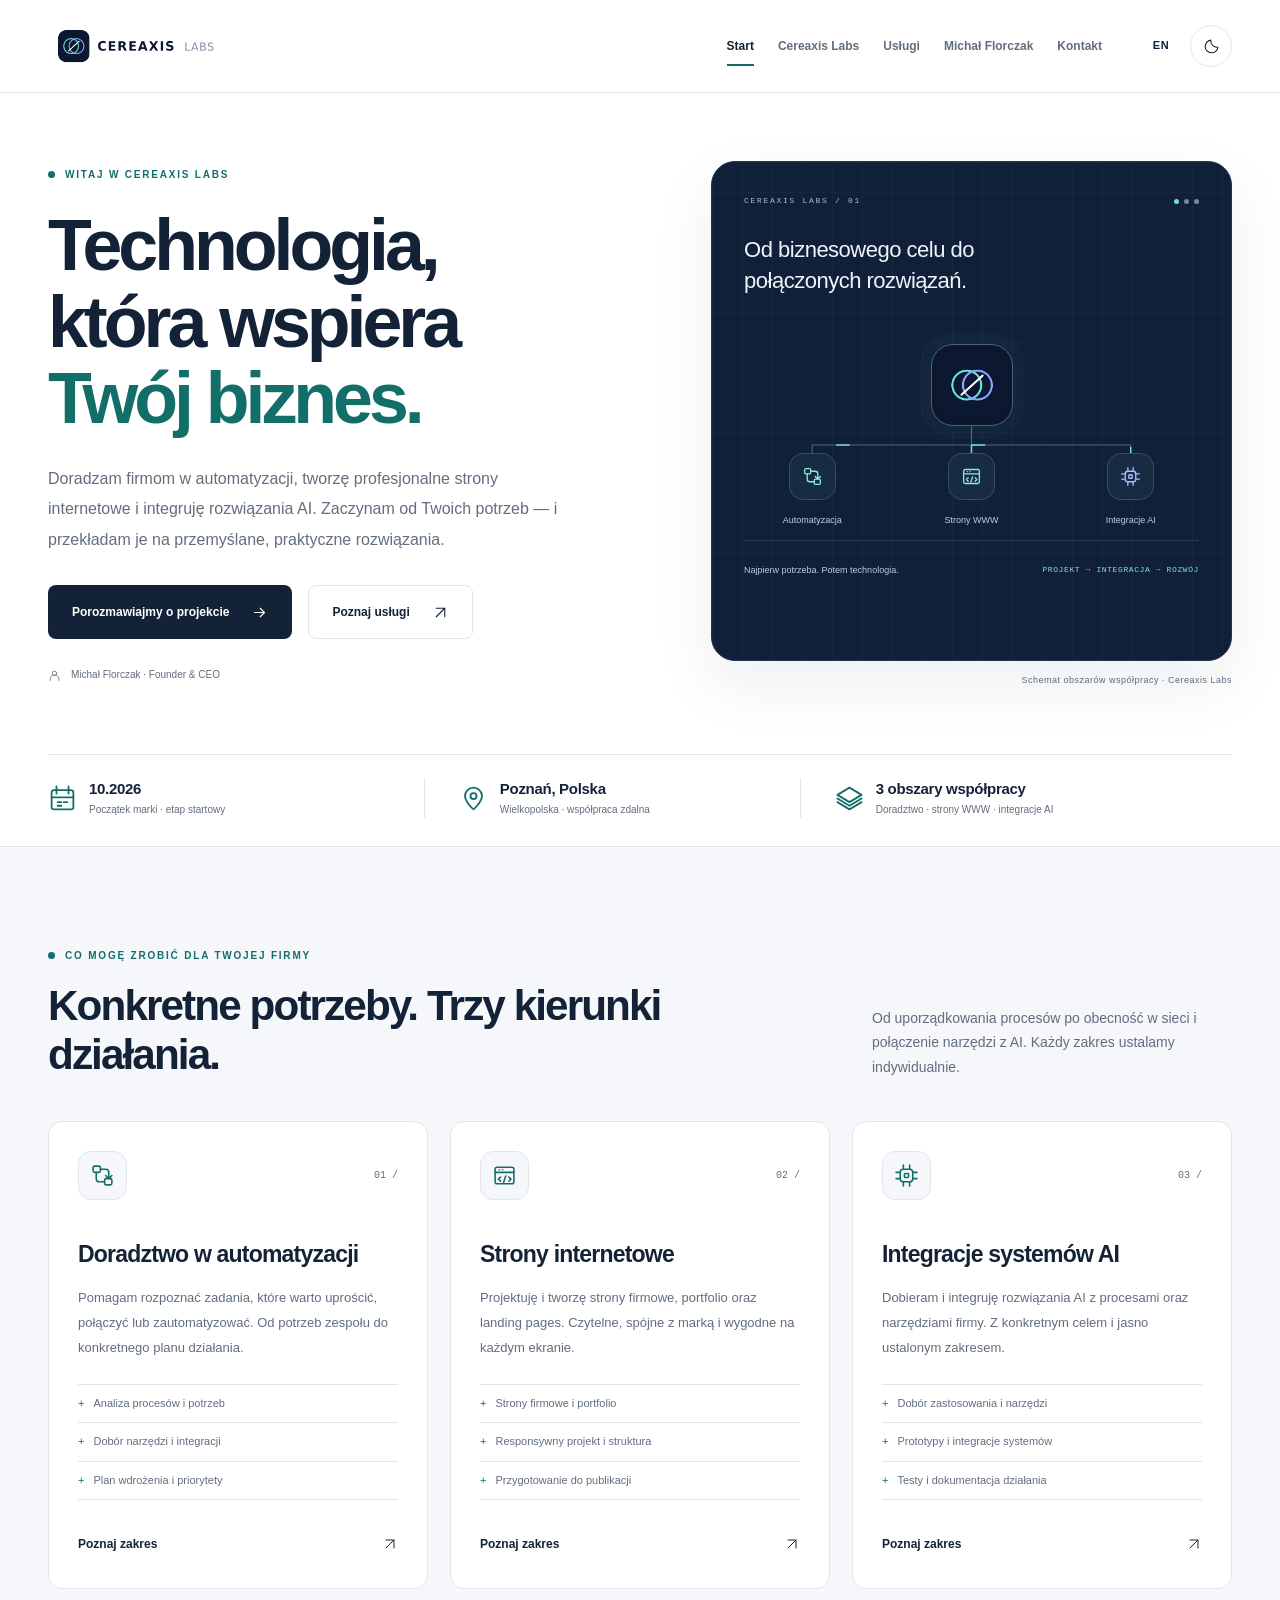
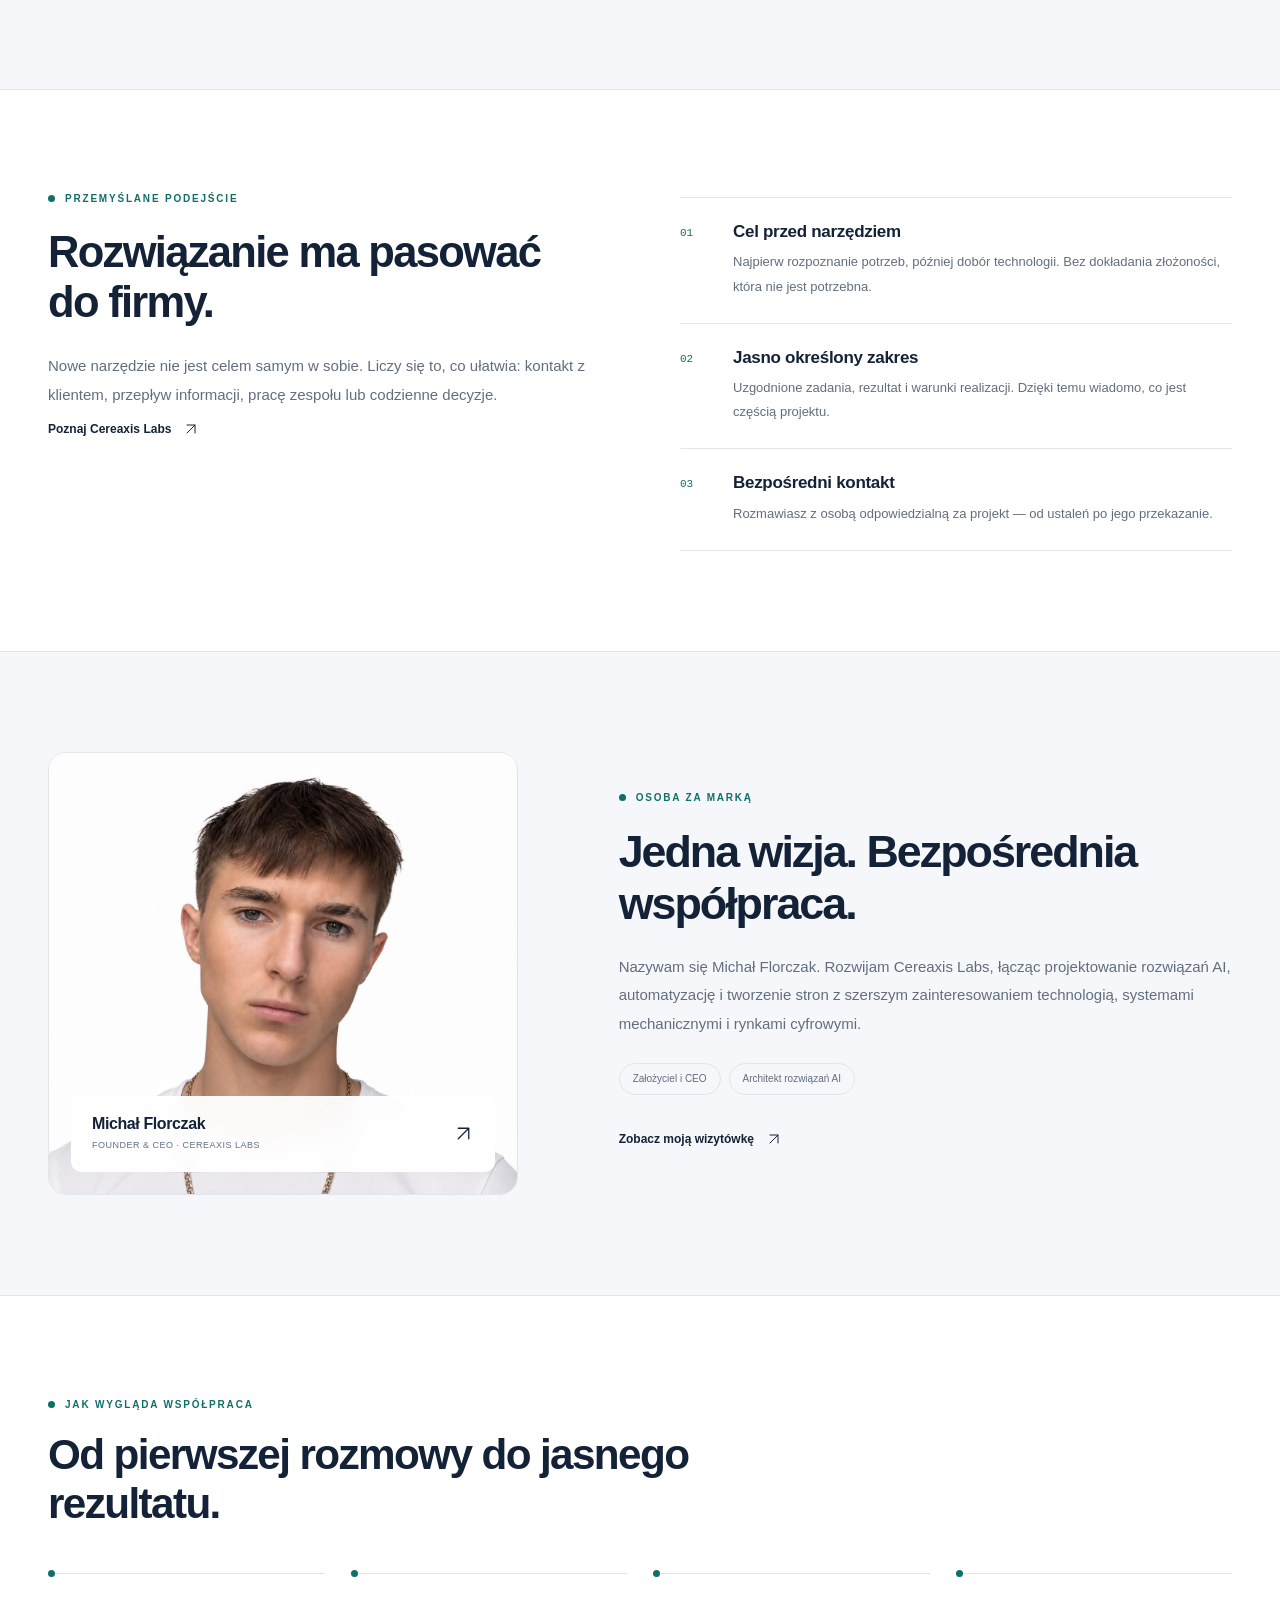
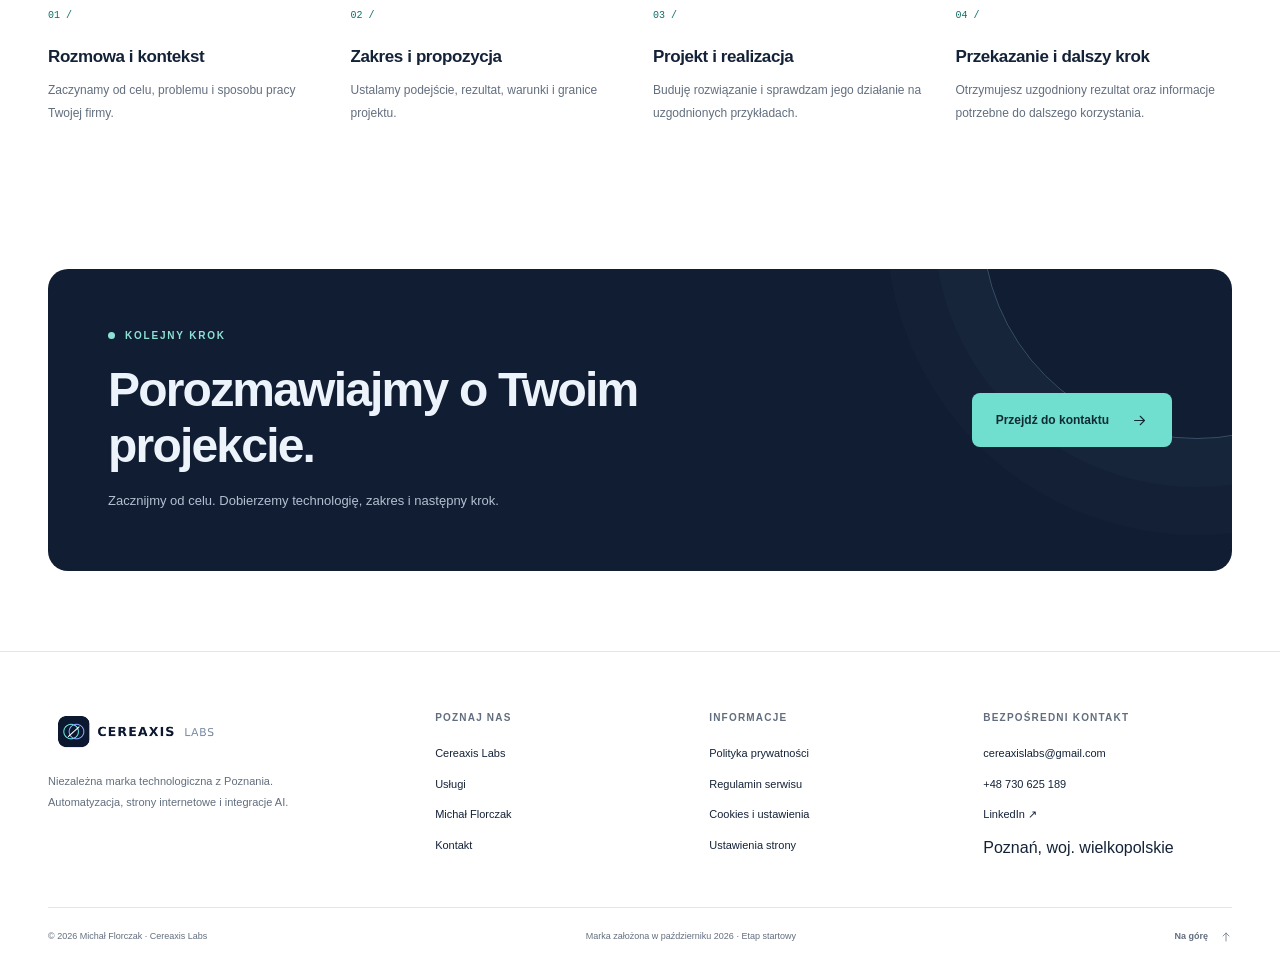
==== commit f0b61435: "Add files via upload" ====
--- a/index.html
+++ b/index.html
@@ -1,458 +1,32 @@
 <!doctype html>
-<html lang="pl" data-theme="light">
-<head>
-  <meta charset="utf-8">
-  <meta name="viewport" content="width=device-width, initial-scale=1">
-  <meta name="theme-color" content="#f6f7f9">
-  <meta name="description" content="Cereaxis Labs — sztuczna inteligencja, automatyzacja i inżynieria. Poznaj niezależne przedsięwzięcie technologiczne Michała Florczaka z Poznania.">
-  <title>Cereaxis Labs — Od wizji do technologii</title>
-  <link rel="icon" type="image/png" href="[data-uri]">
-  <script>
-    try {
-      var savedTheme = localStorage.getItem('cereaxis-theme');
-      document.documentElement.dataset.theme = savedTheme === 'light' || savedTheme === 'dark' ? savedTheme : 'light';
-    } catch (_) {}
-  </script>
-  <style>
-    :root{color-scheme:dark;--bg:#0d1426;--surface:#111b30;--surface2:#162137;--text:#f0f2f5;--muted:#a2adbf;--line:rgba(185,201,224,.15);--accent:#75e4d4;--accent-text:#071c1b;--lavender:#9aabff;--header:rgba(13,20,38,.88);--grid:rgba(163,188,220,.045);--shadow:0 25px 80px rgba(0,0,0,.2);--font:'Segoe UI',Arial,sans-serif}
-    html[data-theme="light"]{color-scheme:light;--bg:#f6f7f9;--surface:#fff;--surface2:#edf0f5;--text:#101b30;--muted:#566279;--line:rgba(23,45,77,.15);--accent:#147e73;--accent-text:#fff;--lavender:#5668bb;--header:rgba(246,247,249,.9);--grid:rgba(23,45,77,.045);--shadow:0 25px 80px rgba(27,45,77,.08)}
-    *,*::before,*::after{box-sizing:border-box}
-    html{scroll-behavior:smooth;scroll-padding-top:100px}
-    body{margin:0;background:var(--bg);color:var(--text);font-family:var(--font);font-size:16px;line-height:1.7;-webkit-font-smoothing:antialiased;transition:background .3s,color .3s}
-    body.menu-open{overflow:hidden}
-    ::selection{background:var(--accent);color:var(--accent-text)}
-    a{color:inherit;text-decoration:none}
-    button{font:inherit;color:inherit;cursor:pointer}
-    button,a{-webkit-tap-highlight-color:transparent}
-    button{border:0}
-    svg{display:block}
-    img{display:block;max-width:100%}
-    :focus-visible{outline:2px solid var(--accent);outline-offset:6px;border-radius:3px}
-    .container{width:min(1280px,calc(100% - 112px));margin-inline:auto}
-    .skip-link{position:fixed;z-index:100;left:16px;top:12px;background:var(--accent);color:var(--accent-text);padding:12px 20px;transform:translateY(-150%)}
-    .skip-link:focus{transform:translateY(0)}
-    .site-header{position:sticky;top:0;z-index:50;background:var(--header);backdrop-filter:blur(20px);-webkit-backdrop-filter:blur(20px);border-bottom:1px solid var(--line)}
-    .header-inner{min-height:92px;display:flex;align-items:center;justify-content:space-between;gap:32px}
-    .brand{display:flex;align-items:center;flex-shrink:0;width:216px;min-height:44px}
-    .brand-dark{display:flex;align-items:center;gap:11px}
-    .brand-icon{width:43px;height:43px;border-radius:12px}
-    .wordmark{font-size:16px;font-weight:750;letter-spacing:2px;line-height:1.2}
-    .wordmark span{font-weight:400;letter-spacing:4px;font-size:10px;display:block;margin-top:5px;color:var(--muted)}
-    .brand-light{display:none;width:216px}
-    [data-theme="light"] .brand-dark{display:none}
-    [data-theme="light"] .brand-light{display:block}
-    .main-nav{display:flex;gap:30px;align-items:center}
-    .main-nav a{color:var(--muted);font-size:13px;font-weight:500;position:relative;padding:12px 0;white-space:nowrap;transition:color .2s}
-    .main-nav a:hover,.main-nav a[aria-current="location"]{color:var(--text)}
-    .main-nav a::after{content:'';position:absolute;bottom:4px;left:0;right:100%;height:2px;background:var(--accent);transition:right .2s}
-    .main-nav a:hover::after,.main-nav a[aria-current="location"]::after{right:0}
-    .header-actions{display:flex;align-items:center;gap:15px}
-    .languages{display:flex;align-items:center;gap:2px}
-    .language{font-size:11px;font-weight:700;letter-spacing:.7px;padding:8px;background:transparent;color:var(--muted);min-width:34px;min-height:40px}
-    .language[aria-pressed="true"]{color:var(--text)}
-    .language-divider{height:11px;width:1px;background:var(--line)}
-    .theme-toggle,.menu-toggle{width:42px;height:42px;display:grid;place-items:center;border:1px solid var(--line);border-radius:50%;background:transparent;transition:background .2s,border-color .2s}
-    .theme-toggle:hover,.menu-toggle:hover{background:var(--surface2);border-color:var(--muted)}
-    .theme-toggle svg{width:18px;height:18px}
-    .moon-icon{display:none}
-    [data-theme="light"] .sun-icon{display:none}
-    [data-theme="light"] .moon-icon{display:block}
-    .menu-toggle{display:none;border-radius:10px}
-    .menu-toggle svg{width:20px;height:20px}
-    .menu-close{display:none}
-    .menu-open .menu-lines{display:none}
-    .menu-open .menu-close{display:block}
-    .eyebrow{display:flex;align-items:center;gap:10px;color:var(--muted);font-size:10px;font-weight:600;letter-spacing:2.2px;text-transform:uppercase;line-height:1.6}
-    .status-dot{width:6px;height:6px;border-radius:50%;background:var(--accent);flex-shrink:0;box-shadow:0 0 14px rgba(117,228,212,.25)}
-    .hero{position:relative;overflow:hidden;background-image:linear-gradient(var(--grid) 1px,transparent 1px),linear-gradient(90deg,var(--grid) 1px,transparent 1px);background-size:72px 72px}
-    .hero::after{content:'';position:absolute;inset:0;pointer-events:none;background:linear-gradient(0deg,var(--bg),transparent 25%)}
-    .hero-grid{position:relative;z-index:1;display:grid;grid-template-columns:1.05fr 1fr;align-items:center;min-height:700px;padding:70px 0 66px;gap:20px}
-    h1,h2,h3,p{margin:0}
-    h1{font-size:clamp(58px,5.75vw,84px);font-weight:500;letter-spacing:-4.5px;line-height:1.06;margin:28px 0 28px}
-    h1 span{display:block}
-    .serif{font-family:Georgia,'Times New Roman',serif;font-weight:400;font-style:italic;letter-spacing:-3px;color:var(--accent)}
-    .hero-description{color:var(--muted);font-size:15px;line-height:1.9;max-width:435px}
-    .hero-actions{display:flex;align-items:center;gap:27px;margin-top:34px;flex-wrap:wrap}
-    .button{display:inline-flex;align-items:center;justify-content:center;gap:24px;padding:15px 23px;min-height:54px;border-radius:5px;font-size:12px;font-weight:650;letter-spacing:.2px;transition:transform .2s,background .2s,box-shadow .2s;line-height:1.5}
-    .button:hover{transform:translateY(-3px)}
-    .button-primary{background:var(--accent);color:var(--accent-text)}
-    .button-primary:hover{box-shadow:0 8px 30px rgba(117,228,212,.15)}
-    .button svg,.text-link svg{width:16px;height:16px;flex-shrink:0}
-    .text-link{display:inline-flex;align-items:center;gap:11px;font-size:12px;font-weight:600;line-height:1.6;padding:10px 0;transition:color .2s}
-    .text-link:hover{color:var(--accent)}
-    .hero-footnote{display:flex;align-items:center;gap:9px;color:var(--muted);font-size:10px;margin-top:48px;letter-spacing:.5px}
-    .hero-footnote svg{width:13px;height:13px}
-    .orbit-art{position:relative;aspect-ratio:1;width:100%;max-width:570px;justify-self:end;display:grid;place-items:center;isolation:isolate}
-    .orbit-svg{width:100%;height:100%;overflow:visible}
-    .orbit-art::before{content:'';position:absolute;width:55%;height:55%;border-radius:50%;background:radial-gradient(circle,rgba(108,147,191,.12),transparent 68%);z-index:-1}
-    .orbit-slow{transform-origin:300px 300px;animation:orbit-float 12s ease-in-out infinite}
-    .orbit-fast{transform-origin:300px 300px;animation:orbit-float 10s ease-in-out infinite reverse}
-    .orbit-axis{transform-origin:300px 300px;animation:axis-float 9s ease-in-out infinite}
-    .orbit-label{position:absolute;font-family:Consolas,'Courier New',monospace;font-size:9px;letter-spacing:1px;color:var(--muted);display:flex;align-items:center;gap:8px;white-space:nowrap}
-    .orbit-label::before{content:'+';font-size:14px;color:var(--accent)}
-    .orbit-label-one{top:17%;left:4%}
-    .orbit-label-two{bottom:20%;right:0}
-    .orbit-caption{position:absolute;bottom:1%;left:50%;transform:translateX(-50%);font-family:Consolas,'Courier New',monospace;font-size:8px;letter-spacing:2px;color:var(--muted);white-space:nowrap}
-    .hero-bottom{position:relative;z-index:2;border-top:1px solid var(--line);display:flex;justify-content:space-between;align-items:center;gap:20px;padding:22px 0;color:var(--muted);font-size:10px;letter-spacing:.8px}
-    .hero-bottom-left{display:flex;align-items:center;gap:9px}
-    .hero-bottom-left svg{width:14px;height:14px;color:var(--accent)}
-    .scroll-link{display:flex;align-items:center;gap:16px}
-    .scroll-link svg{width:13px;height:13px;color:var(--text)}
-    .expertise-strip{border-top:1px solid var(--line);border-bottom:1px solid var(--line);background:var(--surface)}
-    .expertise-strip-inner{display:grid;grid-template-columns:repeat(3,1fr)}
-    .expertise-strip-item{display:flex;align-items:center;gap:20px;padding:28px 0;font-size:12px;font-weight:500;letter-spacing:.2px}
-    .expertise-strip-item:not(:first-child){border-left:1px solid var(--line);padding-left:36px}
-    .index-number{font-family:Consolas,'Courier New',monospace;font-size:10px;color:var(--accent)}
-    section{scroll-margin-top:0}
-    .section{padding:112px 0}
-    .section-heading{display:grid;grid-template-columns:1fr 2fr;gap:40px;align-items:start;margin-bottom:52px}
-    .section-label{display:flex;align-items:center;gap:15px;color:var(--muted);font-size:10px;letter-spacing:2px;font-weight:500;text-transform:uppercase;padding-top:10px}
-    .section-label .index-number{color:var(--accent);font-size:10px}
-    h2{font-size:clamp(34px,3.7vw,51px);line-height:1.16;letter-spacing:-2px;font-weight:450}
-    h2 .serif{letter-spacing:-1.7px}
-    .about-intro{display:grid;grid-template-columns:1fr 2fr;gap:40px;margin-bottom:64px}
-    .about-location{align-self:start;color:var(--muted);font-size:11px;line-height:2;border-left:1px solid var(--line);padding-left:16px;margin-top:4px}
-    .about-copy{color:var(--muted);max-width:670px;font-size:15px;line-height:1.95}
-    .about-copy p+p{margin-top:17px}
-    .services{display:grid;grid-template-columns:repeat(3,minmax(0,1fr));gap:24px}
-    .service{position:relative;border-top:1px solid var(--line);padding:30px 0 0;transition:border-color .3s}
-    .service:hover{border-color:var(--accent)}
-    .service-top{display:flex;align-items:center;justify-content:space-between;margin-bottom:35px}
-    .service-icon{width:36px;height:36px;color:var(--accent)}
-    .service-top .index-number{color:var(--muted);font-size:9px}
-    .service h3{font-size:18px;font-weight:500;letter-spacing:-.5px;line-height:1.4;margin-bottom:13px}
-    .service p{font-size:13px;line-height:1.9;color:var(--muted);max-width:330px}
-    .service-tag{display:inline-block;margin-top:25px;color:var(--muted);font-family:Consolas,'Courier New',monospace;font-size:9px;letter-spacing:.8px}
-    .founder-section{background:var(--surface);border-top:1px solid var(--line);border-bottom:1px solid var(--line)}
-    .founder-grid{display:grid;grid-template-columns:1fr 1fr;gap:88px;align-items:center}
-    .founder-card{min-height:535px;background:var(--bg);border:1px solid var(--line);border-radius:8px;position:relative;overflow:hidden;padding:35px;display:flex;flex-direction:column;justify-content:space-between}
-    .founder-card::before{content:'';position:absolute;inset:0;z-index:1;background:linear-gradient(180deg,rgba(255,255,255,.12),transparent 35%,rgba(8,17,34,.05) 47%,rgba(8,17,34,.91) 87%,#081122)}
-    .founder-portrait{position:absolute;inset:0;width:100%;height:100%;object-fit:cover;object-position:center 36%}
-    .founder-card .founder-card-top span{color:#233047;max-width:78%;line-height:1.7;background:rgba(255,255,255,.88);padding:6px 9px;border-radius:3px;letter-spacing:1px;font-size:7px}
-    .founder-card .founder-name{color:#f0f2f5}
-    .founder-card .founder-role{color:#75e4d4}
-    .founder-card .founder-card-divider{background:rgba(185,201,224,.24)}
-    .founder-card .founder-card-footer{color:#b5c0d1}
-    .founder-card-top,.founder-card-bottom{position:relative;z-index:2}
-    .founder-card-top{display:flex;align-items:center;justify-content:space-between}
-    .founder-card-top span{font-family:Consolas,'Courier New',monospace;font-size:8px;letter-spacing:1.5px;color:var(--muted)}
-    .founder-card-top img{width:34px;height:34px;border-radius:8px}
-    .monogram{position:absolute;left:0;right:0;top:46%;transform:translateY(-50%);text-align:center;font-family:Georgia,'Times New Roman',serif;font-size:180px;font-weight:400;letter-spacing:-18px;line-height:1;color:var(--text);opacity:.9;user-select:none}
-    .monogram::before{content:'';position:absolute;inset:-45px 12%;border:1px solid var(--accent);border-radius:50%;transform:rotate(-35deg);opacity:.3}
-    .monogram::after{content:'';position:absolute;inset:-45px 12%;border:1px solid var(--lavender);border-radius:50%;transform:rotate(35deg);opacity:.3}
-    .founder-name{font-size:24px;font-weight:500;letter-spacing:-.8px;line-height:1.3}
-    .founder-role{font-size:9px;color:var(--accent);letter-spacing:1.8px;margin-top:10px;text-transform:uppercase}
-    .founder-card-divider{height:1px;background:var(--line);margin:24px 0 15px}
-    .founder-card-footer{display:flex;align-items:center;justify-content:space-between;color:var(--muted);font-size:9px;letter-spacing:.7px}
-    .founder-card-footer svg{width:16px;height:16px}
-    .founder-copy .section-label{margin-bottom:25px;padding:0}
-    .founder-copy h2{margin-bottom:26px;font-size:clamp(33px,3.3vw,46px)}
-    .founder-copy p{font-size:14px;color:var(--muted);line-height:1.95}
-    .founder-copy p+p{margin-top:18px}
-    .founder-pills{display:flex;flex-wrap:wrap;gap:8px;margin:25px 0 27px}
-    .founder-pills span{font-size:9px;letter-spacing:.3px;border:1px solid var(--line);border-radius:30px;padding:6px 11px;color:var(--muted)}
-    .linkedin-link{display:inline-flex;align-items:center;gap:10px;font-size:12px;font-weight:600;border-bottom:1px solid var(--line);padding-bottom:10px;transition:border-color .2s,color .2s}
-    .linkedin-link:hover{color:var(--accent);border-color:var(--accent)}
-    .linkedin-link svg{width:17px;height:17px}
-    .linkedin-link .arrow{margin-left:20px;width:14px;height:14px}
-    .process-section{padding:90px 0 102px}
-    .process-title{font-size:28px;letter-spacing:-1px;font-weight:450;margin:15px 0 38px;line-height:1.3}
-    .process-grid{display:grid;grid-template-columns:repeat(3,minmax(0,1fr));gap:40px}
-    .process-step{position:relative;border-top:1px solid var(--line);padding-top:25px}
-    .process-step::before{content:'';position:absolute;top:-3px;left:0;width:5px;height:5px;background:var(--accent);border-radius:50%}
-    .process-step .index-number{font-size:9px}
-    .process-step h3{font-size:15px;font-weight:500;letter-spacing:-.2px;margin:12px 0 8px}
-    .process-step p{color:var(--muted);font-size:12px;line-height:1.9;max-width:310px}
-    .contact-section{padding:88px 0 78px;background:var(--surface);border-top:1px solid var(--line);position:relative;overflow:hidden}
-    .contact-section::before{content:'';position:absolute;width:600px;height:600px;border:1px solid var(--line);border-radius:50%;right:-300px;top:-300px;box-shadow:0 0 0 50px var(--grid),0 0 0 100px var(--grid);pointer-events:none}
-    .contact-top{display:flex;justify-content:space-between;align-items:flex-end;gap:50px;position:relative}
-    .contact-top .section-label{padding:0;margin-bottom:26px}
-    .contact-top h2{font-size:clamp(42px,5.7vw,76px);letter-spacing:-3px;line-height:1.1}
-    .contact-top h2 .serif{letter-spacing:-3px}
-    .contact-top p{color:var(--muted);font-size:13px;max-width:300px;margin:22px 0 0;line-height:1.9}
-    .contact-top .button{margin-bottom:4px;flex-shrink:0}
-    .contact-details{display:grid;grid-template-columns:1.5fr 1fr 1fr;gap:35px;border-top:1px solid var(--line);padding-top:35px;margin-top:59px;position:relative}
-    .contact-label{font-size:9px;text-transform:uppercase;letter-spacing:1.8px;color:var(--muted);margin-bottom:8px}
-    .contact-value{font-size:clamp(14px,1.6vw,20px);font-weight:400;letter-spacing:-.3px;line-height:1.6;overflow-wrap:anywhere}
-    a.contact-value:hover{color:var(--accent)}
-    .contact-meta{font-size:11px;color:var(--muted);margin-top:4px}
-    .contact-details .text-link{display:flex;width:max-content;margin-top:3px}
-    .contact-location{display:inline-flex;align-items:center;gap:8px}
-    .contact-location svg{width:15px;height:15px;color:var(--accent)}
-    .site-footer{padding:30px 0}
-    .footer-inner{display:flex;align-items:center;justify-content:space-between;gap:25px}
-    .footer-brand{display:flex;align-items:center;gap:10px;font-size:10px;letter-spacing:1px;font-weight:600}
-    .footer-brand img{width:26px;height:26px;border-radius:7px}
-    .copyright{font-size:9px;color:var(--muted)}
-    .back-top{display:flex;align-items:center;gap:10px;font-size:9px;color:var(--muted)}
-    .back-top svg{width:13px;height:13px}
-    .reveal{opacity:1;transform:none}
-    .js-motion .reveal{opacity:0;transform:translateY(20px);transition:opacity .7s ease,transform .7s ease}
-    .js-motion .reveal.is-visible{opacity:1;transform:none}
-    .reveal-delay-1{transition-delay:.1s!important}
-    .reveal-delay-2{transition-delay:.2s!important}
-    @keyframes orbit-float{0%,100%{transform:rotate(-4deg) translateY(0)}50%{transform:rotate(5deg) translateY(-7px)}}
-    @keyframes axis-float{0%,100%{transform:translateY(0)}50%{transform:translateY(7px)}}
-    @media(min-width:1600px){.hero-grid{min-height:770px}.orbit-art{max-width:620px}}
-    @media(max-width:1100px){.container{width:calc(100% - 72px)}.header-inner{gap:20px}.brand{width:190px}.brand-light{width:190px}.main-nav{gap:22px}.header-actions{gap:9px}.hero-grid{min-height:650px;padding-top:60px;padding-bottom:60px}h1{font-size:66px;letter-spacing:-3.8px}.orbit-label{font-size:8px;letter-spacing:.4px}.orbit-label-one{top:11%;left:4%}.orbit-label-two{bottom:13%}.founder-grid{gap:55px}.founder-card{min-height:510px}.expertise-strip-item:not(:first-child){padding-left:24px}.expertise-strip-item{gap:12px;font-size:11px}}
-    @media(max-width:850px){.container{width:calc(100% - 48px)}.header-inner{min-height:78px;gap:14px}.brand{width:190px}.main-nav{gap:16px}.main-nav a{font-size:11px}.header-actions{gap:7px}.language{padding:6px;min-width:28px}.theme-toggle{width:38px;height:38px}.hero-grid{min-height:590px;grid-template-columns:1.1fr 1fr;gap:0}h1{font-size:55px;letter-spacing:-3px}.hero-description{font-size:13px}.hero-actions{gap:18px}.button{gap:14px;padding:14px 18px;font-size:11px}.text-link{font-size:11px}.hero-footnote{margin-top:35px}.orbit-label{display:none}.orbit-caption{font-size:6px;letter-spacing:1px;bottom:0}.section{padding:82px 0}.section-heading,.about-intro{grid-template-columns:1fr 2fr;gap:25px}.about-copy{font-size:14px}.section-label{font-size:9px;letter-spacing:1.6px;gap:10px}.services{gap:22px}.service h3{font-size:16px}.service p{font-size:12px}.service-tag{font-size:8px}.founder-grid{gap:35px}.founder-card{min-height:470px;padding:25px}.monogram{font-size:140px}.founder-name{font-size:22px}.founder-copy p{font-size:12px}.founder-copy h2{font-size:33px}.founder-pills{gap:6px}.founder-pills span{font-size:8px;padding:5px 8px}.process-grid{gap:25px}.contact-top{gap:30px}.contact-top h2{font-size:53px}.contact-details{gap:25px}}
-    @media(max-width:700px){html{scroll-padding-top:90px}.header-inner{min-height:76px}.brand{width:auto;margin-right:auto}.brand-icon{width:37px;height:37px;border-radius:10px}.wordmark{font-size:13px;letter-spacing:1.7px}.wordmark span{font-size:8px;letter-spacing:3.3px;margin-top:4px}.brand-light{width:178px}.header-actions{gap:8px}.languages{gap:0}.language{font-size:10px;min-width:28px;padding:6px}.theme-toggle,.menu-toggle{width:36px;height:36px}.theme-toggle svg{width:16px;height:16px}.menu-toggle{display:grid}.main-nav{display:none;position:fixed;left:0;right:0;top:76px;height:calc(100dvh - 76px);background:var(--bg);padding:35px 24px;flex-direction:column;align-items:stretch;gap:0;overflow:auto;border-top:1px solid var(--line)}.menu-open .main-nav{display:flex}.main-nav a{font-size:24px;letter-spacing:-.7px;padding:22px 0;border-bottom:1px solid var(--line)}.main-nav a::after{display:none}.hero-grid{min-height:0;grid-template-columns:1fr;padding:53px 0 30px;gap:15px}.hero-copy{position:relative;z-index:2}.eyebrow{font-size:8px;letter-spacing:1.7px}h1{font-size:clamp(49px,10.8vw,72px);letter-spacing:-3px;line-height:1.08;margin:25px 0 24px}.serif{letter-spacing:-2.7px}.hero-description{max-width:430px;font-size:14px;line-height:1.85}.hero-actions{margin-top:28px;gap:24px}.button{font-size:12px;padding:15px 20px}.text-link{font-size:12px}.hero-footnote{margin-top:28px;font-size:9px}.orbit-art{max-width:380px;justify-self:center;width:88%;margin:-7px 0 8px}.orbit-label{display:flex;font-size:7px}.orbit-label-one{top:16%;left:0}.orbit-label-two{bottom:13%;right:-4%}.orbit-caption{bottom:0;font-size:7px;letter-spacing:1.3px}.hero-bottom{padding:19px 0;font-size:8px;letter-spacing:.3px}.hero-bottom-left{gap:6px}.hero-bottom-left svg{width:12px;height:12px}.scroll-link{gap:8px}.expertise-strip-inner{grid-template-columns:1fr}.expertise-strip-item{padding:16px 0;gap:20px;font-size:11px}.expertise-strip-item:not(:first-child){padding-left:0;border-left:0;border-top:1px solid var(--line)}.expertise-strip-item .index-number{font-size:9px}.section{padding:68px 0}.section-heading{display:block;margin-bottom:25px}.section-label{margin-bottom:22px;font-size:9px;letter-spacing:1.6px}h2{font-size:36px;letter-spacing:-1.7px}.about-intro{display:flex;flex-direction:column-reverse;gap:25px;margin-bottom:42px}.about-copy{font-size:13px;line-height:1.95}.about-location{font-size:10px;line-height:1.9}.services{grid-template-columns:1fr;gap:32px}.service{padding-top:25px}.service-top{margin-bottom:20px}.service h3{font-size:19px;margin-bottom:11px}.service p{font-size:13px;max-width:none}.service-tag{margin-top:17px;font-size:8px}.service-icon{width:31px;height:31px}.founder-grid{grid-template-columns:1fr;gap:38px}.founder-card{min-height:455px;max-width:480px;width:100%;margin:auto;padding:28px}.monogram{font-size:165px}.founder-name{font-size:27px}.founder-card-footer{font-size:9px}.founder-copy .section-label{margin-bottom:22px}.founder-copy h2{font-size:36px;margin-bottom:23px}.founder-copy p{font-size:13px}.founder-pills{margin:24px 0}.founder-pills span{font-size:9px;padding:6px 11px}.process-section{padding:65px 0}.process-section .section-label{margin-bottom:12px}.process-title{font-size:27px;margin:0 0 30px}.process-grid{grid-template-columns:1fr;gap:27px}.process-step{padding-top:20px}.process-step h3{font-size:16px;margin-top:10px}.process-step p{font-size:12px;max-width:none}.contact-section{padding:65px 0 48px}.contact-top{display:block}.contact-top .section-label{margin-bottom:24px}.contact-top h2{font-size:49px;letter-spacing:-2.5px}.contact-top h2 .serif{letter-spacing:-2.5px}.contact-top p{font-size:13px;margin-top:20px}.contact-top .button{margin-top:28px}.contact-details{grid-template-columns:1fr;gap:26px;margin-top:36px;padding-top:29px}.contact-value{font-size:20px}.contact-label{font-size:8px;margin-bottom:6px}.contact-meta{font-size:10px}.site-footer{padding:26px 0}.footer-inner{flex-wrap:wrap;gap:20px}.footer-brand{font-size:9px;gap:8px}.copyright{font-size:8px;order:3;width:100%;padding-top:18px;border-top:1px solid var(--line)}.back-top{font-size:8px}}
-    @media(max-width:380px){.container{width:calc(100% - 36px)}.header-actions{gap:5px}.brand-dark{gap:7px}.brand-icon{width:32px;height:32px}.wordmark{font-size:11px;letter-spacing:1.2px}.wordmark span{font-size:7px;letter-spacing:2.8px}.brand-light{width:145px}.language{min-width:25px;font-size:9px}.theme-toggle,.menu-toggle{width:32px;height:32px}.hero-actions{gap:16px}.button{font-size:11px;padding-inline:16px}.text-link{font-size:11px}.hero-bottom{font-size:7px}.orbit-label{font-size:6px}.contact-top h2{font-size:43px}.founder-card{min-height:420px}}
-    @media(prefers-reduced-motion:reduce){html{scroll-behavior:auto}*,*::before,*::after{animation:none!important;transition:none!important}.js-motion .reveal{opacity:1;transform:none}}
-    @media print{.site-header,.hero-actions,.hero-bottom,.orbit-art,.theme-toggle,.languages,.menu-toggle,.back-top{display:none}body{--bg:#fff;--surface:#fff;--text:#111;--muted:#444;--line:#ccc;--accent:#147e73;background:#fff;color:#111}.container{width:100%}.hero-grid,.founder-grid{display:block;min-height:0}.hero-grid,.section,.process-section,.contact-section{padding:25px 0}.founder-card{display:none}.js-motion .reveal{opacity:1;transform:none}.services,.contact-details{break-inside:avoid}a[href^="mailto:"]::after{content:' (' attr(href) ')';font-size:10px}}
-  </style>
-</head>
-<body id="top">
-  <svg xmlns="http://www.w3.org/2000/svg" style="display:none" aria-hidden="true">
-    <symbol id="icon-arrow" viewBox="0 0 24 24"><path d="M5 12h14m-6-6 6 6-6 6" fill="none" stroke="currentColor" stroke-width="1.5" stroke-linecap="round" stroke-linejoin="round"/></symbol>
-    <symbol id="icon-diagonal" viewBox="0 0 24 24"><path d="M6 18 18 6M6 6h12v12" fill="none" stroke="currentColor" stroke-width="1.5" stroke-linecap="round" stroke-linejoin="round"/></symbol>
-    <symbol id="icon-linkedin" viewBox="0 0 24 24"><path fill="currentColor" d="M20.45 2H3.55C2.69 2 2 2.68 2 3.52v16.96c0 .84.69 1.52 1.55 1.52h16.9c.86 0 1.55-.68 1.55-1.52V3.52c0-.84-.69-1.52-1.55-1.52ZM7.93 18.75H4.98V9.2h2.95v9.55ZM6.45 7.9a1.71 1.71 0 1 1 0-3.42 1.71 1.71 0 0 1 0 3.42Zm12.3 10.85h-2.94V14.1c0-1.11-.02-2.54-1.55-2.54-1.55 0-1.79 1.21-1.79 2.46v4.73H9.53V9.2h2.82v1.31h.04c.39-.75 1.35-1.55 2.78-1.55 2.97 0 3.58 1.95 3.58 4.48v5.31Z"/></symbol>
-    <symbol id="icon-pin" viewBox="0 0 24 24"><path d="M19 10c0 5-7 11-7 11S5 15 5 10a7 7 0 1 1 14 0Z" fill="none" stroke="currentColor" stroke-width="1.5"/><circle cx="12" cy="10" r="2.5" fill="none" stroke="currentColor" stroke-width="1.5"/></symbol>
-    <symbol id="icon-down" viewBox="0 0 24 24"><path d="M12 4v16m-6-6 6 6 6-6" fill="none" stroke="currentColor" stroke-width="1.5" stroke-linecap="round" stroke-linejoin="round"/></symbol>
-    <symbol id="icon-mail" viewBox="0 0 24 24"><rect x="3" y="5" width="18" height="14" rx="2" fill="none" stroke="currentColor" stroke-width="1.5"/><path d="m3 7 9 6 9-6" fill="none" stroke="currentColor" stroke-width="1.5"/></symbol>
-  </svg>
-  <a class="skip-link" href="#main" data-i18n="skip">Przejdź do treści</a>
-  <header class="site-header">
-    <div class="container header-inner">
-      <a class="brand" href="#top" aria-label="Cereaxis Labs — strona główna" data-i18n-aria="home">
-        <span class="brand-dark"><img class="brand-icon" src="[data-uri]" alt="" width="43" height="43"><span class="wordmark">CEREAXIS<span>LABS</span></span></span>
-        <img class="brand-light" src="[data-uri]" alt="Cereaxis Labs" width="216" height="37">
-      </a>
-      <nav class="main-nav" id="main-nav" aria-label="Menu główne" data-i18n-aria="navigation">
-        <a href="#o-firmie" data-i18n="navCompany">O firmie</a>
-        <a href="#o-mnie" data-i18n="navFounder">O mnie (CEO)</a>
-        <a href="#kontakt" data-i18n="navContact">Kontakt</a>
-      </nav>
-      <div class="header-actions">
-        <div class="languages" role="group" aria-label="Język strony" data-i18n-aria="languageLabel">
-          <button class="language" type="button" data-lang="pl" lang="pl" aria-label="Polski" aria-pressed="true">PL</button>
-          <span class="language-divider" aria-hidden="true"></span>
-          <button class="language" type="button" data-lang="en" lang="en" aria-label="English" aria-pressed="false">EN</button>
-        </div>
-        <button class="theme-toggle" type="button" aria-label="Włącz jasny motyw" title="Włącz jasny motyw">
-          <svg class="sun-icon" viewBox="0 0 24 24" fill="none" stroke="currentColor" stroke-width="1.4" aria-hidden="true"><circle cx="12" cy="12" r="4"/><path d="M12 2v2m0 16v2M2 12h2m16 0h2M4.93 4.93l1.42 1.42m11.3 11.3 1.42 1.42m0-14.14-1.42 1.42m-11.3 11.3-1.42 1.42" stroke-linecap="round"/></svg>
-          <svg class="moon-icon" viewBox="0 0 24 24" fill="none" stroke="currentColor" stroke-width="1.4" aria-hidden="true"><path d="M20.9 13.3A9 9 0 0 1 10.7 3.1 9 9 0 1 0 20.9 13.3Z" stroke-linejoin="round"/></svg>
-        </button>
-        <button class="menu-toggle" type="button" aria-controls="main-nav" aria-expanded="false" aria-label="Otwórz menu">
-          <svg class="menu-lines" viewBox="0 0 24 24" fill="none" stroke="currentColor" stroke-width="1.5" aria-hidden="true"><path d="M4 8h16M4 16h16"/></svg>
-          <svg class="menu-close" viewBox="0 0 24 24" fill="none" stroke="currentColor" stroke-width="1.5" aria-hidden="true"><path d="m6 6 12 12M6 18 18 6"/></svg>
-        </button>
-      </div>
-    </div>
-  </header>
-  <main id="main">
-    <section class="hero" aria-labelledby="hero-title">
-      <div class="container">
-        <div class="hero-grid">
-          <div class="hero-copy">
-            <div class="eyebrow"><span class="status-dot" aria-hidden="true"></span><span data-i18n="heroEyebrow">Witaj w Cereaxis Labs</span></div>
-            <h1 id="hero-title"><span data-i18n="heroTitle1">Wielkie idee.</span><span class="serif" data-i18n="heroTitle2">Precyzyjna</span><span data-i18n="heroTitle3">technologia.</span></h1>
-            <p class="hero-description" data-i18n="heroDescription">Łączymy sztuczną inteligencję z inżynierskim podejściem. Tworzymy rozwiązania, które nadają Twojej wizji realny kształt.</p>
-            <div class="hero-actions">
-              <a class="button button-primary" href="#kontakt"><span data-i18n="heroCta">Porozmawiajmy o projekcie</span><svg aria-hidden="true"><use href="#icon-arrow"/></svg></a>
-              <a class="text-link" href="#o-firmie"><span data-i18n="heroExplore">Poznaj Cereaxis Labs</span><svg aria-hidden="true"><use href="#icon-diagonal"/></svg></a>
-            </div>
-            <div class="hero-footnote"><svg aria-hidden="true"><use href="#icon-pin"/></svg><span data-i18n="heroLocation">Poznań, Polska · Współpraca B2B</span></div>
-          </div>
-          <div class="orbit-art" aria-hidden="true">
-            <svg class="orbit-svg" viewBox="0 0 600 600" fill="none">
-              <defs>
-                <linearGradient id="teal-ring" x1="100" y1="100" x2="450" y2="450" gradientUnits="userSpaceOnUse"><stop stop-color="#a1f3e7"/><stop offset=".45" stop-color="#65d9cd"/><stop offset="1" stop-color="#1c706c"/></linearGradient>
-                <linearGradient id="violet-ring" x1="460" y1="120" x2="180" y2="460" gradientUnits="userSpaceOnUse"><stop stop-color="#bdc8ff"/><stop offset=".5" stop-color="#8c9ef5"/><stop offset="1" stop-color="#465895"/></linearGradient>
-                <linearGradient id="axis-line" x1="160" y1="430" x2="450" y2="170" gradientUnits="userSpaceOnUse"><stop stop-color="#7b8fa9"/><stop offset=".5" stop-color="#fff"/><stop offset="1" stop-color="#e9efff"/></linearGradient>
-                <radialGradient id="center-shade"><stop stop-color="#8aabcf" stop-opacity=".08"/><stop offset="1" stop-color="#8aabcf" stop-opacity="0"/></radialGradient>
-                <filter id="ring-shadow" x="-40%" y="-40%" width="180%" height="180%"><feDropShadow dx="0" dy="12" stdDeviation="9" flood-color="#000" flood-opacity=".18"/></filter>
-              </defs>
-              <circle cx="300" cy="300" r="240" stroke="currentColor" stroke-opacity=".09" stroke-width=".7"/>
-              <circle cx="300" cy="300" r="198" stroke="currentColor" stroke-opacity=".08" stroke-width=".7" stroke-dasharray="2 8"/>
-              <path d="M30 300h540M300 30v540" stroke="currentColor" stroke-opacity=".08" stroke-width=".7"/>
-              <path d="M57 296v8m486-8v8M296 57h8m-8 486h8" stroke="currentColor" stroke-opacity=".4"/>
-              <circle cx="300" cy="300" r="180" fill="url(#center-shade)"/>
-              <g class="orbit-slow" filter="url(#ring-shadow)">
-                <ellipse cx="258" cy="305" rx="136" ry="173" transform="rotate(-32 258 305)" stroke="#153e43" stroke-width="19"/>
-                <ellipse cx="256" cy="299" rx="136" ry="173" transform="rotate(-32 256 299)" stroke="url(#teal-ring)" stroke-width="13"/>
-                <ellipse cx="256" cy="298" rx="136" ry="173" transform="rotate(-32 256 298)" stroke="#b2fff1" stroke-width=".8" stroke-opacity=".5"/>
-              </g>
-              <g class="orbit-fast" filter="url(#ring-shadow)">
-                <ellipse cx="350" cy="298" rx="136" ry="173" transform="rotate(32 350 298)" stroke="#303c74" stroke-width="19"/>
-                <ellipse cx="348" cy="292" rx="136" ry="173" transform="rotate(32 348 292)" stroke="url(#violet-ring)" stroke-width="13"/>
-                <ellipse cx="348" cy="291" rx="136" ry="173" transform="rotate(32 348 291)" stroke="#dce3ff" stroke-width=".8" stroke-opacity=".5"/>
-              </g>
-              <g class="orbit-axis" filter="url(#ring-shadow)"><path d="m169 429 266-264" stroke="#727e97" stroke-width="17"/><path d="m168 424 266-264" stroke="url(#axis-line)" stroke-width="13"/><path d="m165 419 266-264" stroke="#fff" stroke-opacity=".75" stroke-width="1"/></g>
-              <circle cx="493" cy="158" r="4" fill="#9aacff"/><circle cx="493" cy="158" r="10" stroke="#9aacff" stroke-opacity=".2"/>
-              <circle cx="104" cy="435" r="3" fill="#75e4d4"/><circle cx="300" cy="60" r="2" fill="currentColor" fill-opacity=".5"/>
-            </svg>
-            <span class="orbit-label orbit-label-one" data-i18n="orbitHuman">LUDZKA WIZJA</span>
-            <span class="orbit-label orbit-label-two" data-i18n="orbitMachine">SZTUCZNA INTELIGENCJA</span>
-            <span class="orbit-caption" data-i18n="orbitCaption">CEREAXIS LABS / TWORZYMY POŁĄCZENIA</span>
-          </div>
-        </div>
-        <div class="hero-bottom">
-          <span class="hero-bottom-left"><svg aria-hidden="true"><use href="#icon-diagonal"/></svg><span data-i18n="heroBottom">Niezależna wizja. Interdyscyplinarne podejście.</span></span>
-          <a class="scroll-link" href="#o-firmie"><span data-i18n="scroll">Odkryj więcej</span><svg aria-hidden="true"><use href="#icon-down"/></svg></a>
-        </div>
-      </div>
-    </section>
-    <div class="expertise-strip" aria-label="Specjalizacje" data-i18n-aria="expertiseLabel"><div class="container expertise-strip-inner">
-      <div class="expertise-strip-item"><span class="index-number">01 /</span><span data-i18n="stripAI">Sztuczna inteligencja</span></div>
-      <div class="expertise-strip-item"><span class="index-number">02 /</span><span data-i18n="stripAutomation">Automatyzacja procesów</span></div>
-      <div class="expertise-strip-item"><span class="index-number">03 /</span><span data-i18n="stripEngineering">Inżynieria i innowacje</span></div>
-    </div></div>
-    <section class="section" id="o-firmie" aria-labelledby="company-title"><div class="container">
-      <div class="section-heading reveal">
-        <div class="section-label"><span class="index-number">01 /</span><span data-i18n="companyLabel">O firmie</span></div>
-        <h2 id="company-title"><span data-i18n="companyTitle1">Na styku inżynierii</span><br><span class="serif" data-i18n="companyTitle2">i nowych możliwości.</span></h2>
-      </div>
-      <div class="about-intro reveal">
-        <div class="about-location">CEREAXIS LABS<br><span data-i18n="companyLocation">Poznań, Polska</span><br><span data-i18n="companyModel">Niezależne przedsięwzięcie · B2B</span></div>
-        <div class="about-copy"><p data-i18n="companyP1">Cereaxis Labs to niezależna inicjatywa technologiczna, która łączy sztuczną inteligencję, zaawansowaną inżynierię i praktyczne spojrzenie na biznes. Projektujemy dedykowane rozwiązania dla firm i startupów, które chcą świadomie korzystać z możliwości nowych technologii.</p><p data-i18n="companyP2">Nasz butikowy charakter oznacza bezpośrednią współpracę, uważność na kontekst i architekturę dopasowaną do konkretnego wyzwania. Od pierwszej koncepcji po wdrożenie — z myślą o realnym zastosowaniu.</p></div>
-      </div>
-      <div class="services">
-        <article class="service reveal"><div class="service-top"><svg class="service-icon" viewBox="0 0 40 40" fill="none" stroke="currentColor" stroke-width="1.2" aria-hidden="true"><rect x="11" y="11" width="18" height="18" rx="4"/><rect x="16" y="16" width="8" height="8" rx="2"/><path d="M15 5v6m10-6v6M15 29v6m10-6v6M5 15h6m-6 10h6m18-10h6m-6 10h6"/></svg><span class="index-number">01</span></div><h3 data-i18n="service1Title">AI i uczenie maszynowe</h3><p data-i18n="service1Text">Dedykowane systemy sztucznej inteligencji. Od koncepcji i architektury po integrację z procesami Twojej firmy.</p><span class="service-tag">AI / MACHINE LEARNING</span></article>
-        <article class="service reveal reveal-delay-1"><div class="service-top"><svg class="service-icon" viewBox="0 0 40 40" fill="none" stroke="currentColor" stroke-width="1.2" aria-hidden="true"><rect x="4" y="5" width="11" height="10" rx="2"/><rect x="25" y="25" width="11" height="10" rx="2"/><path d="M15 10h10a5 5 0 0 1 5 5v10M25 30H15a5 5 0 0 1-5-5V15m16 6 4 4 4-4M6 19l4-4 4 4"/></svg><span class="index-number">02</span></div><h3 data-i18n="service2Title">Automatyzacja procesów</h3><p data-i18n="service2Text">Łączymy narzędzia, dane i przepływy pracy. Usprawniamy codzienne działania, aby Twój zespół mógł skupić się na tym, co istotne.</p><span class="service-tag">WORKFLOWS / INTEGRATIONS</span></article>
-        <article class="service reveal reveal-delay-2"><div class="service-top"><svg class="service-icon" viewBox="0 0 40 40" fill="none" stroke="currentColor" stroke-width="1.2" aria-hidden="true"><path d="m20 4 15 9-15 9L5 13 20 4Zm-15 16 15 9 15-9M5 27l15 9 15-9"/></svg><span class="index-number">03</span></div><h3 data-i18n="service3Title">Inżynieria i doradztwo</h3><p data-i18n="service3Text">Interdyscyplinarne wsparcie techniczne dla firm i startupów. Łączymy doświadczenie inżynierskie z analizą technologii i rynków cyfrowych.</p><span class="service-tag">ENGINEERING / STRATEGY</span></article>
-      </div>
-    </div></section>
-    <section class="section founder-section" id="o-mnie" aria-labelledby="founder-title"><div class="container founder-grid">
-      <div class="founder-card reveal">
-        <div class="founder-card-top"><span data-i18n="founderCardEyebrow">CZŁOWIEK, OD KTÓREGO ZACZYNA SIĘ WIZJA</span><img src="[data-uri]" alt="" width="34" height="34" loading="lazy"></div>
-        <img class="founder-portrait" src="[data-uri]" alt="Michał Florczak — założyciel Cereaxis Labs" data-i18n-alt="founderPhotoAlt" width="1254" height="1254" loading="lazy">
-        <div class="founder-card-bottom"><div class="founder-name">Michał Florczak</div><div class="founder-role">CEO &amp; Founder · Cereaxis Labs</div><div class="founder-card-divider"></div><div class="founder-card-footer"><span data-i18n="founderCardLocation">POZNAŃ, POLSKA</span><svg aria-hidden="true"><use href="#icon-diagonal"/></svg></div></div>
-      </div>
-      <div class="founder-copy reveal">
-        <div class="section-label"><span class="index-number">02 /</span><span data-i18n="founderLabel">O mnie (CEO)</span></div>
-        <h2 id="founder-title"><span data-i18n="founderTitle1">Za technologią</span><br><span class="serif" data-i18n="founderTitle2">zawsze stoi człowiek.</span></h2>
-        <p data-i18n="founderP1">Nazywam się Michał Florczak. Jestem założycielem Cereaxis Labs, inżynierem i architektem rozwiązań AI. Łączę techniczne myślenie z przedsiębiorczością, projektując systemy, które odpowiadają na konkretne potrzeby biznesowe.</p>
-        <p data-i18n="founderP2">Moja droga prowadzi od systemów mechanicznych i branży automotive do sztucznej inteligencji, automatyzacji oraz analizy rynków cyfrowych. To interdyscyplinarne doświadczenie pozwala mi patrzeć na wyzwania z szerszej perspektywy — i przekładać złożoność na praktyczne rozwiązania.</p>
-        <div class="founder-pills"><span data-i18n="pillEngineering">Inżynieria</span><span>AI &amp; Machine Learning</span><span data-i18n="pillBusiness">Przedsiębiorczość</span></div>
-        <a class="linkedin-link" href="https://www.linkedin.com/in/micha%C5%82florczak?utm_source=share_via&amp;utm_content=profile&amp;utm_medium=member_ios" target="_blank" rel="noopener noreferrer"><svg aria-hidden="true"><use href="#icon-linkedin"/></svg><span data-i18n="founderLinkedin">Poznaj mnie na LinkedIn</span><svg class="arrow" aria-hidden="true"><use href="#icon-diagonal"/></svg><span class="sr-only" data-i18n="newTab"> (otwiera się w nowej karcie)</span></a>
-      </div>
-    </div></section>
-    <section class="process-section" aria-labelledby="process-title"><div class="container">
-      <div class="reveal"><div class="section-label"><span class="index-number">↗</span><span data-i18n="processLabel">Podejście do współpracy</span></div><h2 class="process-title" id="process-title" data-i18n="processTitle">Od dobrej rozmowy do działającego rozwiązania.</h2></div>
-      <div class="process-grid">
-        <article class="process-step reveal"><span class="index-number">01 /</span><h3 data-i18n="step1Title">Najpierw zrozumienie</h3><p data-i18n="step1Text">Poznajemy Twój biznes, kontekst i problem, który technologia ma rozwiązać.</p></article>
-        <article class="process-step reveal reveal-delay-1"><span class="index-number">02 /</span><h3 data-i18n="step2Title">Potem architektura</h3><p data-i18n="step2Text">Dobieramy podejście i projektujemy rozwiązanie dopasowane do Twoich potrzeb.</p></article>
-        <article class="process-step reveal reveal-delay-2"><span class="index-number">03 /</span><h3 data-i18n="step3Title">Wreszcie realizacja</h3><p data-i18n="step3Text">Wdrażamy, sprawdzamy działanie i wyznaczamy dalsze kierunki rozwoju.</p></article>
-      </div>
-    </div></section>
-    <section class="contact-section" id="kontakt" aria-labelledby="contact-title"><div class="container">
-      <div class="contact-top reveal"><div><div class="section-label"><span class="index-number">03 /</span><span data-i18n="contactLabel">Kontakt</span></div><h2 id="contact-title"><span data-i18n="contactTitle1">Masz wizję?</span><br><span class="serif" data-i18n="contactTitle2">Nadajmy jej kształt.</span></h2><p data-i18n="contactText">Opowiedz o swoim pomyśle. Sprawdźmy, jak technologia może pomóc go zrealizować.</p></div><a class="button button-primary" href="mailto:cereaxislabs@gmail.com"><svg aria-hidden="true"><use href="#icon-mail"/></svg><span data-i18n="contactCta">Napisz do nas</span><svg aria-hidden="true"><use href="#icon-diagonal"/></svg></a></div>
-      <div class="contact-details reveal">
-        <div><div class="contact-label" data-i18n="emailLabel">Porozmawiajmy</div><a class="contact-value" href="mailto:cereaxislabs@gmail.com">cereaxislabs@gmail.com</a><div class="contact-meta">Cereaxis Labs</div></div>
-        <div><div class="contact-label" data-i18n="phoneLabel">Bezpośredni kontakt</div><a class="contact-value" href="tel:+48730625189">+48 730 625 189</a><div class="contact-meta">Michał Florczak · CEO &amp; Founder</div></div>
-        <div><div class="contact-label" data-i18n="locationLabel">Stąd tworzymy</div><div class="contact-value contact-location"><svg aria-hidden="true"><use href="#icon-pin"/></svg><span data-i18n="contactLocation">Poznań, Polska</span></div><a class="text-link" href="https://www.linkedin.com/in/micha%C5%82florczak?utm_source=share_via&amp;utm_content=profile&amp;utm_medium=member_ios" target="_blank" rel="noopener noreferrer"><span>LinkedIn</span><svg aria-hidden="true"><use href="#icon-diagonal"/></svg><span class="sr-only" data-i18n="newTab"> (otwiera się w nowej karcie)</span></a></div>
-      </div>
-    </div></section>
-  </main>
-  <footer class="site-footer"><div class="container footer-inner"><a class="footer-brand" href="#top" aria-label="Cereaxis Labs — strona główna" data-i18n-aria="home"><img src="[data-uri]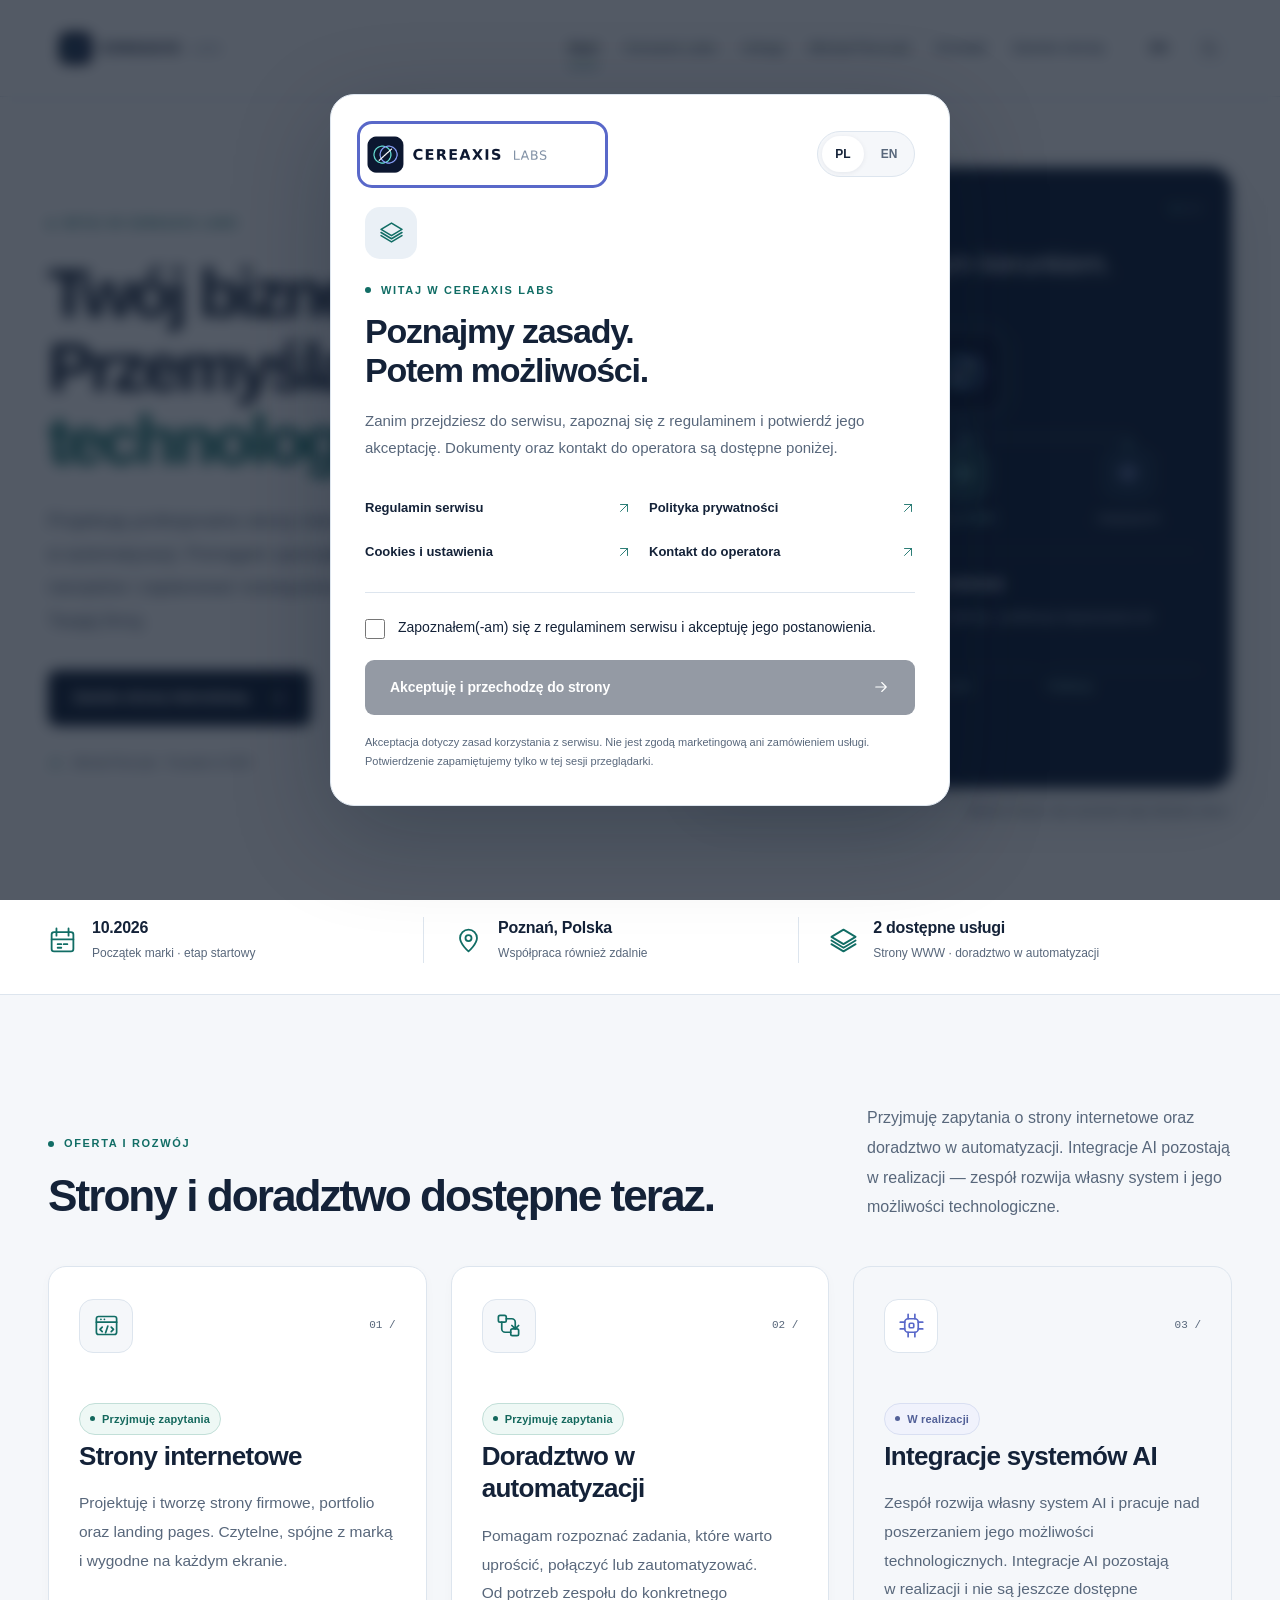
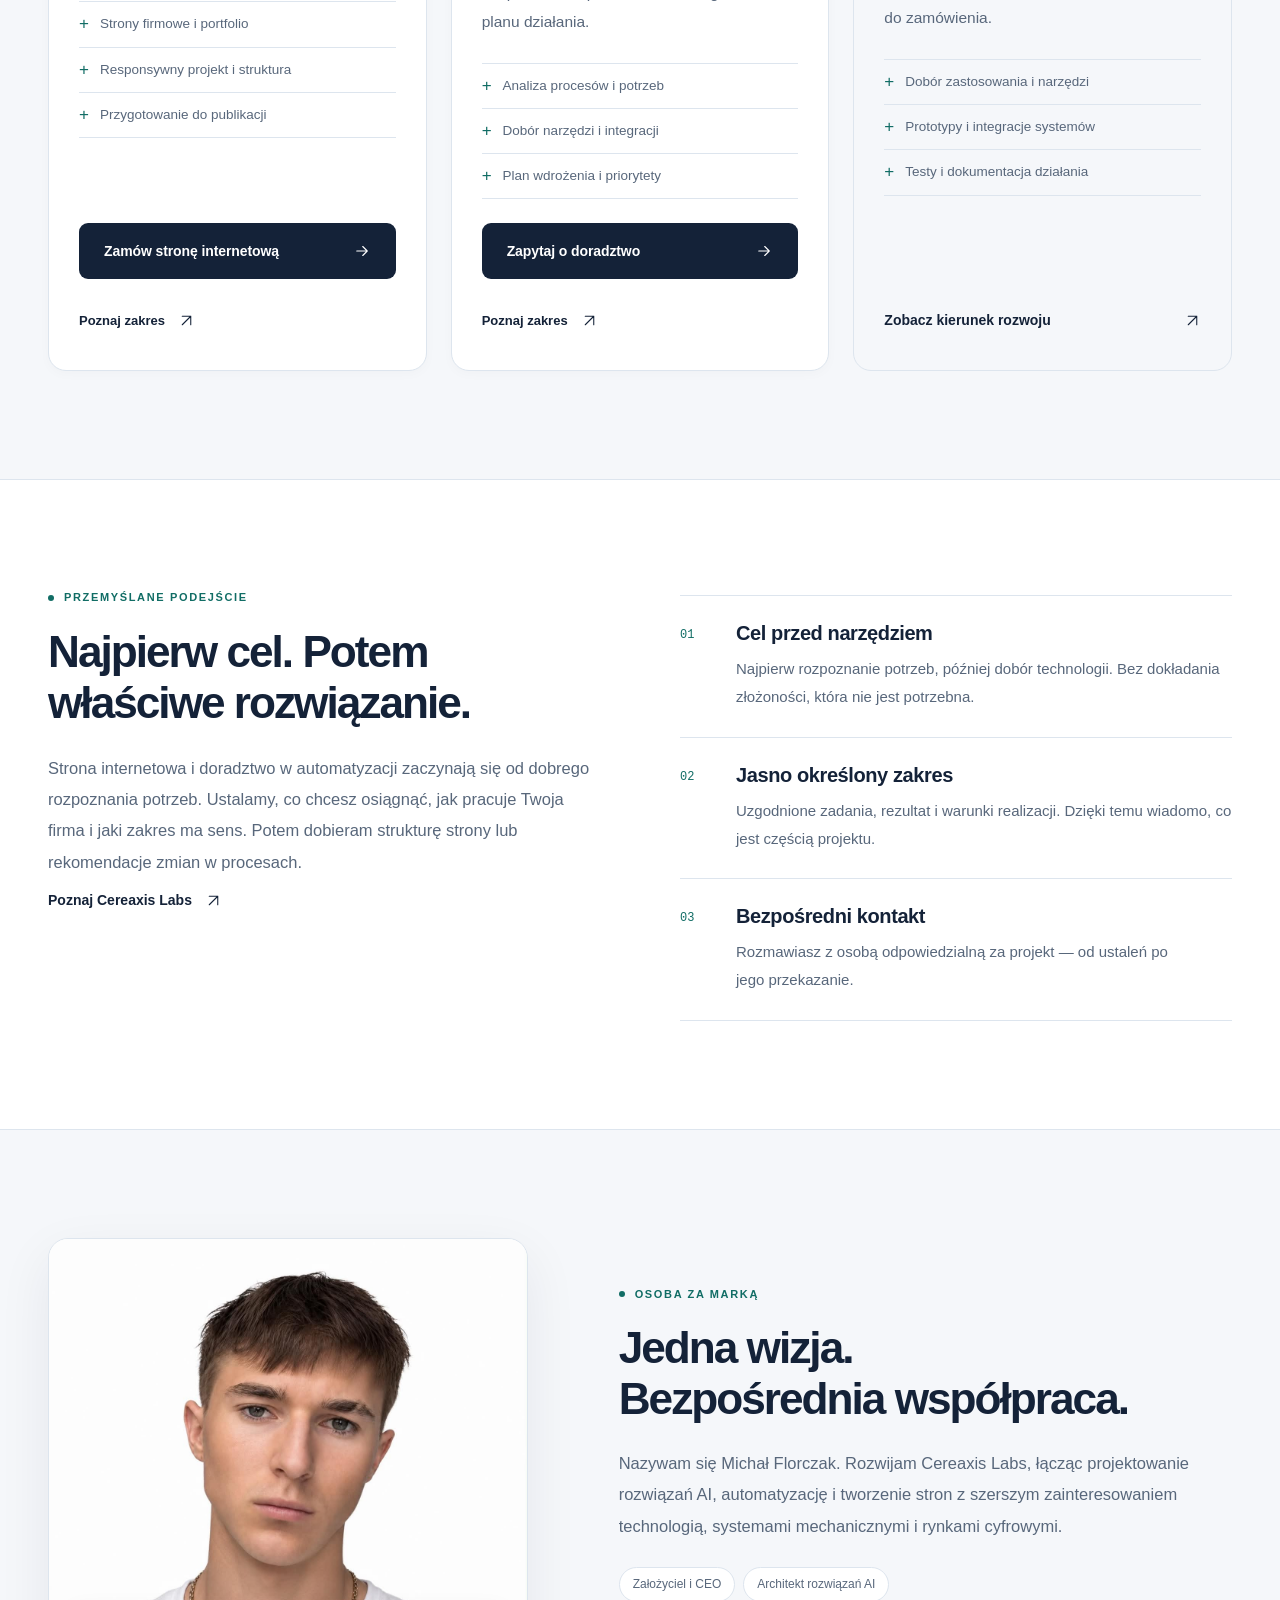
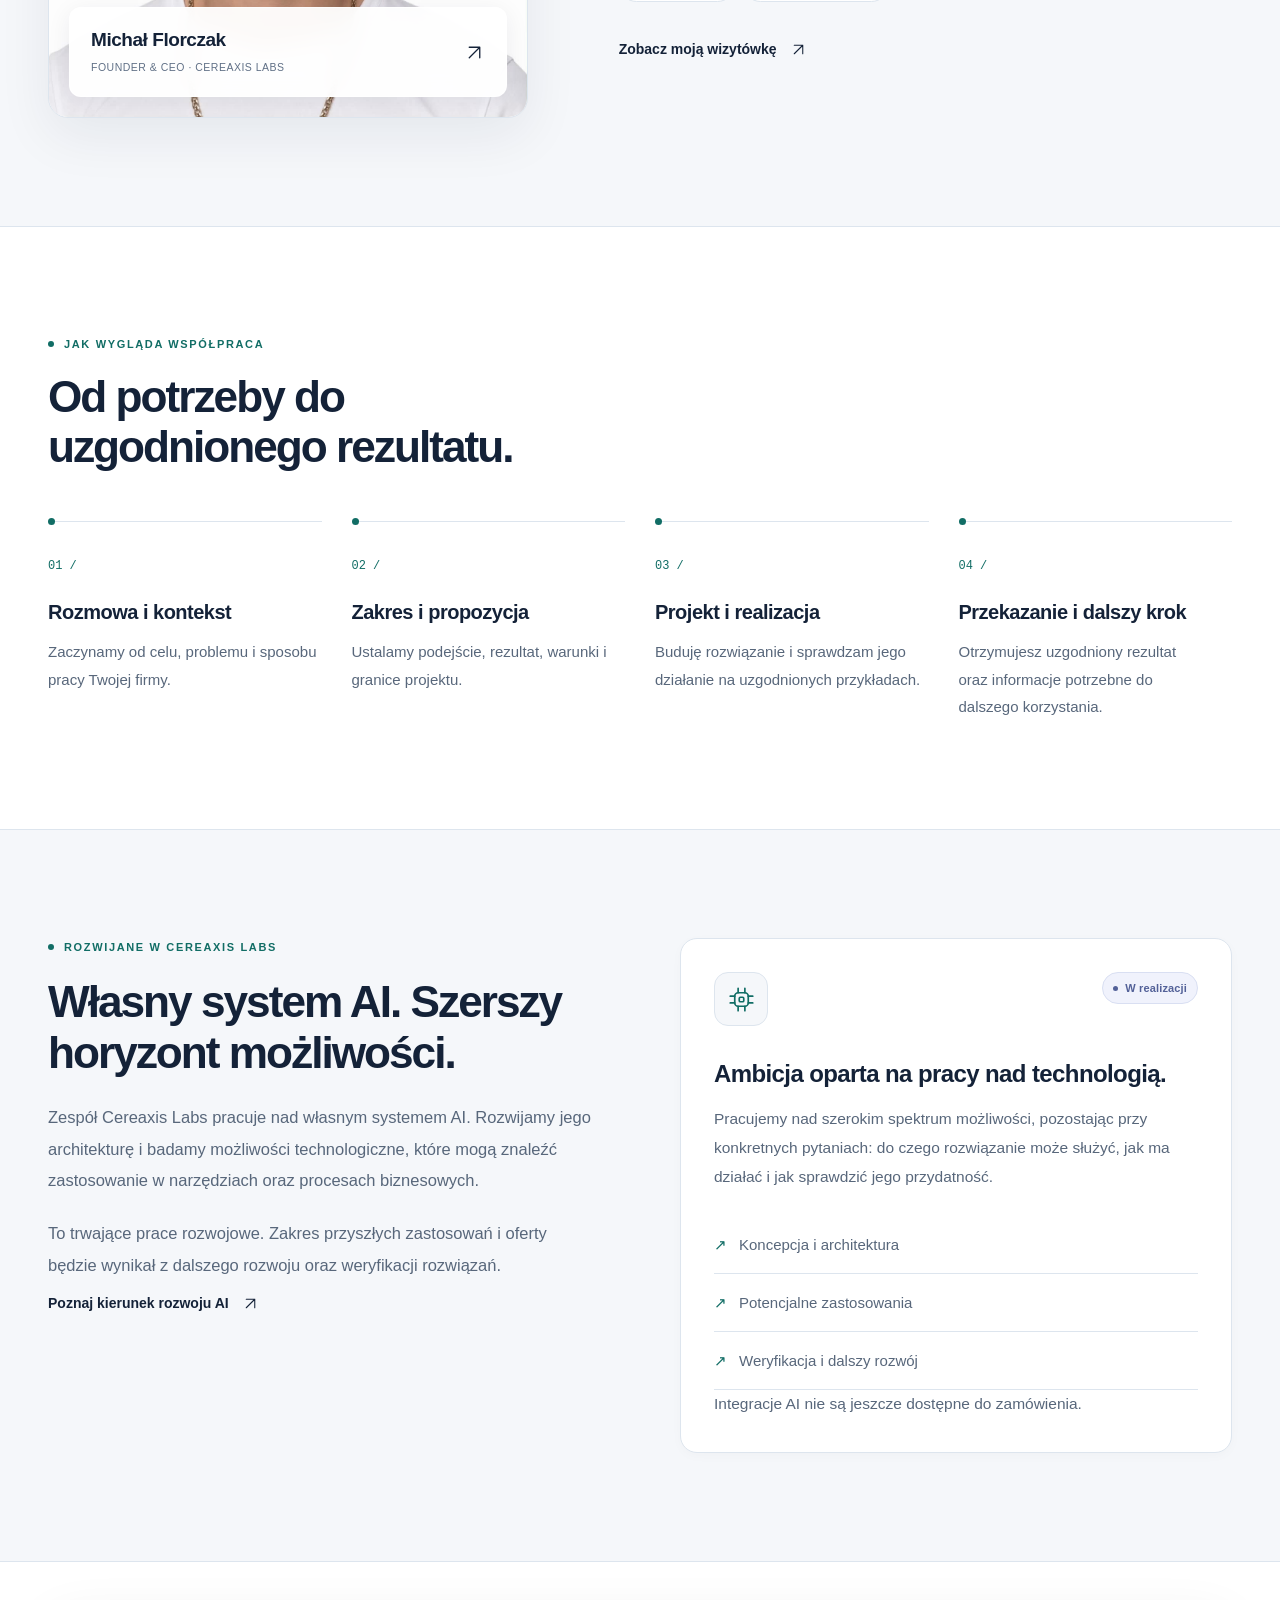
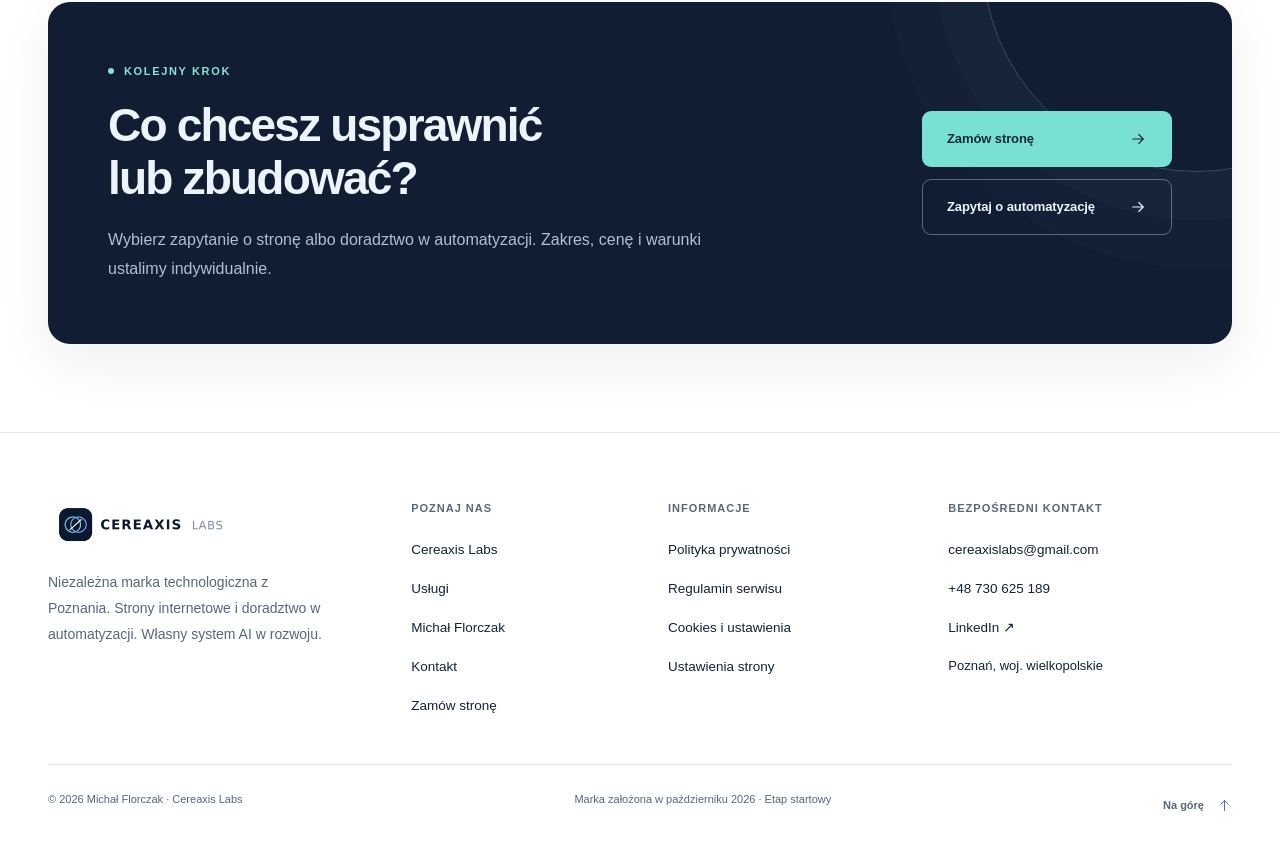
==== commit 12197e08: "Add files via upload" ====
--- a/index.html
+++ b/index.html
@@ -1,8 +1,8 @@
 <!doctype html>
 <html lang="pl" data-theme="light"><head><meta charset="utf-8"><meta name="viewport" content="width=device-width, initial-scale=1"><meta name="theme-color" content="#ffffff">
-<title data-pl="Cereaxis Labs — Automatyzacja, strony WWW i AI" data-en="Cereaxis Labs — Automation, websites and AI">Cereaxis Labs — Automatyzacja, strony WWW i AI</title>
-<meta name="description" content="Cereaxis Labs: doradztwo w automatyzacji, tworzenie stron internetowych i integracje AI. Michał Florczak, Poznań. Marka założona w październiku 2026." data-pl="Cereaxis Labs: doradztwo w automatyzacji, tworzenie stron internetowych i integracje AI. Michał Florczak, Poznań. Marka założona w październiku 2026." data-en="Cereaxis Labs: automation consulting, website development and AI integrations. Founded by Michał Florczak in Poznań, Poland, in October 2026.">
-<meta property="og:type" content="website"><meta property="og:site_name" content="Cereaxis Labs"><meta property="og:title" content="Cereaxis Labs — Automatyzacja, strony WWW i AI" data-pl="Cereaxis Labs — Automatyzacja, strony WWW i AI" data-en="Cereaxis Labs — Automation, websites and AI"><meta property="og:description" content="Cereaxis Labs: doradztwo w automatyzacji, tworzenie stron internetowych i integracje AI. Michał Florczak, Poznań. Marka założona w październiku 2026." data-pl="Cereaxis Labs: doradztwo w automatyzacji, tworzenie stron internetowych i integracje AI. Michał Florczak, Poznań. Marka założona w październiku 2026." data-en="Cereaxis Labs: automation consulting, website development and AI integrations. Founded by Michał Florczak in Poznań, Poland, in October 2026.">
+<title data-pl="Cereaxis Labs — Strony WWW i doradztwo w automatyzacji" data-en="Cereaxis Labs — Websites and automation consulting">Cereaxis Labs — Strony WWW i doradztwo w automatyzacji</title>
+<meta name="description" content="Cereaxis Labs: profesjonalne strony internetowe i doradztwo w automatyzacji. Integracje i własny system AI w rozwoju. Michał Florczak, Poznań. Marka założona w październiku 2026." data-pl="Cereaxis Labs: profesjonalne strony internetowe i doradztwo w automatyzacji. Integracje i własny system AI w rozwoju. Michał Florczak, Poznań. Marka założona w październiku 2026." data-en="Cereaxis Labs: professional websites and automation consulting. AI integration and our own AI system in development. Founded by Michał Florczak in Poznań, Poland, in October 2026.">
+<meta property="og:type" content="website"><meta property="og:site_name" content="Cereaxis Labs"><meta property="og:title" content="Cereaxis Labs — Strony WWW i doradztwo w automatyzacji" data-pl="Cereaxis Labs — Strony WWW i doradztwo w automatyzacji" data-en="Cereaxis Labs — Websites and automation consulting"><meta property="og:description" content="Cereaxis Labs: profesjonalne strony internetowe i doradztwo w automatyzacji. Integracje i własny system AI w rozwoju. Michał Florczak, Poznań. Marka założona w październiku 2026." data-pl="Cereaxis Labs: profesjonalne strony internetowe i doradztwo w automatyzacji. Integracje i własny system AI w rozwoju. Michał Florczak, Poznań. Marka założona w październiku 2026." data-en="Cereaxis Labs: professional websites and automation consulting. AI integration and our own AI system in development. Founded by Michał Florczak in Poznań, Poland, in October 2026.">
 <link rel="icon" href="assets/cereaxis-labs-icon.png" type="image/png"><script>document.documentElement.classList.add('js');
 try {
  var p=JSON.parse(localStorage.getItem('cereaxis.preferences.v2')||'null');
@@ -11,22 +11,31 @@
   if(p.lang==='en'||p.lang==='pl')document.documentElement.lang=p.lang;
  }else if(p){localStorage.removeItem('cereaxis.preferences.v2');}
 }catch(_){}
-try{var q=new URLSearchParams(location.search);if(q.get('theme')==='dark'||q.get('theme')==='light')document.documentElement.dataset.theme=q.get('theme');if(q.get('lang')==='en'||q.get('lang')==='pl')document.documentElement.lang=q.get('lang');}catch(_){}</script><link rel="stylesheet" href="assets/site.css"><script src="assets/site.js" defer></script></head>
-<body id="top"><a href="#main" class="skip"><span data-pl="Przejdź do treści" data-en="Skip to content">Przejdź do treści</span></a>
+try{var q=new URLSearchParams(location.search);if(q.get('theme')==='dark'||q.get('theme')==='light')document.documentElement.dataset.theme=q.get('theme');if(q.get('lang')==='en'||q.get('lang')==='pl')document.documentElement.lang=q.get('lang');}catch(_){}</script><link rel="stylesheet" href="assets/site.css?v=f56a594e5f"><link rel="stylesheet" href="assets/refinements.css?v=23b7372c56"><link rel="stylesheet" href="assets/interactions.css?v=6615afb9a2"><script src="assets/site.js?v=04f3d5b48e" defer></script><script src="assets/experience.js?v=4e5455bf96" defer></script></head>
+<body id="top" data-entry-required="true"><a href="#main" class="skip"><span data-pl="Przejdź do treści" data-en="Skip to content">Przejdź do treści</span></a>
     <header class="site-header"><div class="wrap header-inner">
       <a class="logo-link" href="index.html" aria-label="Cereaxis Labs — strona główna" data-aria-pl="Cereaxis Labs — strona główna" data-aria-en="Cereaxis Labs — home"><span class="logo-well"><img class="brand-logo" src="assets/cereaxis-labs-logo.png" alt="Cereaxis Labs" width="1520" height="264" decoding="async"></span></a>
-      <nav id="primary-nav" class="nav-links" aria-label="Menu główne" data-aria-pl="Menu główne" data-aria-en="Main navigation"><a href="index.html" aria-current="page"><span data-pl="Start" data-en="Home">Start</span></a><a href="cereaxis-labs.html"><span data-pl="Cereaxis Labs" data-en="Cereaxis Labs">Cereaxis Labs</span></a><a href="uslugi.html"><span data-pl="Usługi" data-en="Services">Usługi</span></a><a href="michal-florczak.html"><span data-pl="Michał Florczak" data-en="Michał Florczak">Michał Florczak</span></a><a href="kontakt.html"><span data-pl="Kontakt" data-en="Contact">Kontakt</span></a><div class="mobile-nav-meta">Cereaxis Labs · Poznań<br><span data-pl="Technologia zaczyna się od dobrej rozmowy." data-en="Good technology starts with a conversation.">Technologia zaczyna się od dobrej rozmowy.</span></div></nav>
+      <nav id="primary-nav" class="nav-links" aria-label="Menu główne" data-aria-pl="Menu główne" data-aria-en="Main navigation"><a href="index.html" aria-current="page"><span data-pl="Start" data-en="Home">Start</span></a><a href="cereaxis-labs.html"><span data-pl="Cereaxis Labs" data-en="Cereaxis Labs">Cereaxis Labs</span></a><a href="uslugi.html"><span data-pl="Usługi" data-en="Services">Usługi</span></a><a href="michal-florczak.html"><span data-pl="Michał Florczak" data-en="Michał Florczak">Michał Florczak</span></a><a href="kontakt.html"><span data-pl="Kontakt" data-en="Contact">Kontakt</span></a><a href="zamow-strone.html"><span data-pl="Zamów stronę" data-en="Request a website">Zamów stronę</span></a><div class="mobile-nav-meta">Cereaxis Labs · Poznań<br><span data-pl="Technologia zaczyna się od dobrej rozmowy." data-en="Good technology starts with a conversation.">Technologia zaczyna się od dobrej rozmowy.</span></div></nav>
       <div class="controls"><button class="control language-control" id="language-toggle" type="button" aria-label="Przełącz na język angielski" title="Przełącz na język angielski" lang="en"><span>EN</span></button><button class="control" id="theme-toggle" type="button" aria-label="Włącz ciemny motyw" title="Włącz ciemny motyw"><svg class="moon" viewBox="0 0 24 24" fill="none" stroke="currentColor" stroke-width="1.5" stroke-linecap="round" stroke-linejoin="round" aria-hidden="true"><path d="M21 13A9 9 0 0 1 11 3 9 9 0 1 0 21 13Z"/></svg><svg class="sun" viewBox="0 0 24 24" fill="none" stroke="currentColor" stroke-width="1.5" stroke-linecap="round" stroke-linejoin="round" aria-hidden="true"><circle cx="12" cy="12" r="4"/><path d="M12 2v2m0 16v2M2 12h2m16 0h2M5 5l1 1m12 12 1 1m0-14-1 1M6 18l-1 1"/></svg></button><button class="control menu-control" id="menu-toggle" type="button" aria-label="Otwórz menu" aria-controls="primary-nav" aria-expanded="false"><svg class="menu-lines" viewBox="0 0 24 24" fill="none" stroke="currentColor" stroke-width="1.5" stroke-linecap="round" stroke-linejoin="round" aria-hidden="true"><path d="M4 8h16M4 16h16"/></svg><svg class="menu-x" viewBox="0 0 24 24" fill="none" stroke="currentColor" stroke-width="1.5" stroke-linecap="round" stroke-linejoin="round" aria-hidden="true"><path d="m6 6 12 12M6 18 18 6"/></svg></button></div>
-    </div></header><main id="main" tabindex="-1"><section class="hero"><div class="wrap"><div class="hero-grid"><div><div data-pl="Witaj w Cereaxis Labs" data-en="Welcome to Cereaxis Labs" class="eyebrow">Witaj w Cereaxis Labs</div><h1><span data-pl="Technologia," data-en="Technology,">Technologia,</span><span data-pl="która wspiera" data-en="shaped around">która wspiera</span><span data-pl="Twój biznes." data-en="your business." class="accent">Twój biznes.</span></h1><p data-pl="Doradzam firmom w automatyzacji, tworzę profesjonalne strony internetowe i integruję rozwiązania AI. Zaczynam od Twoich potrzeb — i przekładam je na przemyślane, praktyczne rozwiązania." data-en="I advise businesses on automation, build professional websites and integrate AI solutions. Starting with your needs and turning them into thoughtful, practical solutions." class="lead">Doradzam firmom w automatyzacji, tworzę profesjonalne strony internetowe i integruję rozwiązania AI. Zaczynam od Twoich potrzeb — i przekładam je na przemyślane, praktyczne rozwiązania.</p><div class="actions"><a href="kontakt.html" class="button button-primary" ><span data-pl="Porozmawiajmy o projekcie" data-en="Let’s discuss your project">Porozmawiajmy o projekcie</span><svg class="" viewBox="0 0 24 24" fill="none" stroke="currentColor" stroke-width="1.5" stroke-linecap="round" stroke-linejoin="round" aria-hidden="true"><path d="M5 12h14m-6-6 6 6-6 6"/></svg></a><a href="uslugi.html" class="button button-outline" ><span data-pl="Poznaj usługi" data-en="Explore services">Poznaj usługi</span><svg class="" viewBox="0 0 24 24" fill="none" stroke="currentColor" stroke-width="1.5" stroke-linecap="round" stroke-linejoin="round" aria-hidden="true"><path d="M6 18 18 6M6 6h12v12"/></svg></a></div><div class="hero-note"><svg class="" viewBox="0 0 24 24" fill="none" stroke="currentColor" stroke-width="1.5" stroke-linecap="round" stroke-linejoin="round" aria-hidden="true"><circle cx="12" cy="8" r="4"/><path d="M4 21v-2a8 8 0 0 1 16 0v2"/></svg><span data-pl="Michał Florczak · Founder &amp; CEO" data-en="Michał Florczak · Founder &amp; CEO">Michał Florczak · Founder &amp; CEO</span></div></div><div><div class="system-board"><div class="board-top"><span>CEREAXIS LABS / 01</span><div class="board-dot"><i></i><i></i><i></i></div></div><h2 data-pl="Od biznesowego celu do połączonych rozwiązań." data-en="From a business goal to connected solutions." class="board-heading">Od biznesowego celu do połączonych rozwiązań.</h2><div class="system-map" aria-hidden="true"><svg viewBox="0 0 400 225" preserveAspectRatio="none"><path class="map-line" d="M200 95v35H60v43m140-43v43m0-43h140v43"/><path class="map-flow" d="M200 95v35H60v43m140-43v43m0-43h140v43"/></svg><div class="map-core"><img src="assets/cereaxis-labs-icon.png" alt="" width="512" height="512"></div><div class="map-node one"><div class="map-node-icon"><svg class="" viewBox="0 0 24 24" fill="none" stroke="currentColor" stroke-width="1.5" stroke-linecap="round" stroke-linejoin="round" aria-hidden="true"><rect x="3" y="3" width="7" height="6" rx="1.5"/><rect x="14" y="15" width="7" height="6" rx="1.5"/><path d="M10 6h5a3 3 0 0 1 3 3v6m-4 3H9a3 3 0 0 1-3-3V9m9 3 3 3 3-3"/></svg></div><span data-pl="Automatyzacja" data-en="Automation">Automatyzacja</span></div><div class="map-node two"><div class="map-node-icon"><svg class="" viewBox="0 0 24 24" fill="none" stroke="currentColor" stroke-width="1.5" stroke-linecap="round" stroke-linejoin="round" aria-hidden="true"><rect x="3" y="4" width="18" height="16" rx="2"/><path d="M3 9h18M7 6.5h.1m3 0h.1m-2 7-2 2 2 2m8-4 2 2-2 2m-3-5-2 6"/></svg></div><span data-pl="Strony WWW" data-en="Websites">Strony WWW</span></div><div class="map-node three"><div class="map-node-icon"><svg class="" viewBox="0 0 24 24" fill="none" stroke="currentColor" stroke-width="1.5" stroke-linecap="round" stroke-linejoin="round" aria-hidden="true"><rect x="6" y="6" width="12" height="12" rx="3"/><path d="M9 2v4m6-4v4M9 18v4m6-4v4M2 9h4m-4 6h4m12-6h4m-4 6h4"/><rect x="10" y="10" width="4" height="4" rx="1"/></svg></div><span data-pl="Integracje AI" data-en="AI integrations">Integracje AI</span></div></div><div class="board-bottom"><span data-pl="Najpierw potrzeba. Potem technologia." data-en="The need comes first. Technology follows.">Najpierw potrzeba. Potem technologia.</span><span><span data-pl="PROJEKT → INTEGRACJA → ROZWÓJ" data-en="DESIGN → CONNECT → DEVELOP">PROJEKT → INTEGRACJA → ROZWÓJ</span></span></div></div><p data-pl="Schemat obszarów współpracy · Cereaxis Labs" data-en="Areas of collaboration · Cereaxis Labs" class="board-caption">Schemat obszarów współpracy · Cereaxis Labs</p></div></div><div class="hero-proof"><div class="hero-proof-item"><svg class="proof-icon" viewBox="0 0 24 24" fill="none" stroke="currentColor" stroke-width="1.5" stroke-linecap="round" stroke-linejoin="round" aria-hidden="true"><rect x="3" y="5" width="18" height="16" rx="2"/><path d="M7 2v6m10-6v6M3 11h18m-13 4h3m2 0h3m-8 3h3"/></svg><div><strong data-pl="10.2026" data-en="10.2026">10.2026</strong><span data-pl="Początek marki · etap startowy" data-en="Brand launch · early stage">Początek marki · etap startowy</span></div></div><div class="hero-proof-item"><svg class="proof-icon" viewBox="0 0 24 24" fill="none" stroke="currentColor" stroke-width="1.5" stroke-linecap="round" stroke-linejoin="round" aria-hidden="true"><path d="M19 10c0 5-7 11-7 11S5 15 5 10a7 7 0 1 1 14 0Z"/><circle cx="12" cy="10" r="2.5"/></svg><div><strong data-pl="Poznań, Polska" data-en="Poznań, Poland">Poznań, Polska</strong><span data-pl="Wielkopolska · współpraca zdalna" data-en="Greater Poland · remote collaboration">Wielkopolska · współpraca zdalna</span></div></div><div class="hero-proof-item"><svg class="proof-icon" viewBox="0 0 24 24" fill="none" stroke="currentColor" stroke-width="1.5" stroke-linecap="round" stroke-linejoin="round" aria-hidden="true"><path d="m12 3 10 6-10 6L2 9l10-6Zm-10 12 10 6 10-6M2 12l10 6 10-6"/></svg><div><strong data-pl="3 obszary współpracy" data-en="3 areas of collaboration">3 obszary współpracy</strong><span data-pl="Doradztwo · strony WWW · integracje AI" data-en="Consulting · websites · AI integrations">Doradztwo · strony WWW · integracje AI</span></div></div></div></div></section>
-    <section class="section paper bordered"><div class="wrap"><div class="section-top reveal"><div><div data-pl="Co mogę zrobić dla Twojej firmy" data-en="What I can do for your business" class="eyebrow">Co mogę zrobić dla Twojej firmy</div><h2 data-pl="Konkretne potrzeby. Trzy kierunki działania." data-en="Real needs. Three paths forward.">Konkretne potrzeby. Trzy kierunki działania.</h2></div><p data-pl="Od uporządkowania procesów po obecność w sieci i połączenie narzędzi z AI. Każdy zakres ustalamy indywidualnie." data-en="From improving processes to building an online presence and connecting tools with AI. Every project is scoped individually.">Od uporządkowania procesów po obecność w sieci i połączenie narzędzi z AI. Każdy zakres ustalamy indywidualnie.</p></div><div class="services-grid"><article class="service-card reveal delay-0"><div class="card-top"><div class="icon-box"><svg class="" viewBox="0 0 24 24" fill="none" stroke="currentColor" stroke-width="1.5" stroke-linecap="round" stroke-linejoin="round" aria-hidden="true"><rect x="3" y="3" width="7" height="6" rx="1.5"/><rect x="14" y="15" width="7" height="6" rx="1.5"/><path d="M10 6h5a3 3 0 0 1 3 3v6m-4 3H9a3 3 0 0 1-3-3V9m9 3 3 3 3-3"/></svg></div><span class="card-number">01 /</span></div><h3 data-pl="Doradztwo w automatyzacji" data-en="Automation consulting">Doradztwo w automatyzacji</h3><p data-pl="Pomagam rozpoznać zadania, które warto uprościć, połączyć lub zautomatyzować. Od potrzeb zespołu do konkretnego planu działania." data-en="I help identify tasks worth simplifying, connecting or automating. From your team’s needs to a practical plan.">Pomagam rozpoznać zadania, które warto uprościć, połączyć lub zautomatyzować. Od potrzeb zespołu do konkretnego planu działania.</p><ul class=""><li data-pl="Analiza procesów i potrzeb" data-en="Process and needs analysis">Analiza procesów i potrzeb</li><li data-pl="Dobór narzędzi i integracji" data-en="Tool and integration selection">Dobór narzędzi i integracji</li><li data-pl="Plan wdrożenia i priorytety" data-en="Implementation plan and priorities">Plan wdrożenia i priorytety</li></ul><a href="automatyzacja.html" class="link-arrow" ><span data-pl="Poznaj zakres" data-en="Explore the service">Poznaj zakres</span><svg class="" viewBox="0 0 24 24" fill="none" stroke="currentColor" stroke-width="1.5" stroke-linecap="round" stroke-linejoin="round" aria-hidden="true"><path d="M6 18 18 6M6 6h12v12"/></svg></a></article><article class="service-card reveal delay-1"><div class="card-top"><div class="icon-box"><svg class="" viewBox="0 0 24 24" fill="none" stroke="currentColor" stroke-width="1.5" stroke-linecap="round" stroke-linejoin="round" aria-hidden="true"><rect x="3" y="4" width="18" height="16" rx="2"/><path d="M3 9h18M7 6.5h.1m3 0h.1m-2 7-2 2 2 2m8-4 2 2-2 2m-3-5-2 6"/></svg></div><span class="card-number">02 /</span></div><h3 data-pl="Strony internetowe" data-en="Websites">Strony internetowe</h3><p data-pl="Projektuję i tworzę strony firmowe, portfolio oraz landing pages. Czytelne, spójne z marką i wygodne na każdym ekranie." data-en="I design and build business websites, portfolios and landing pages. Clear, aligned with your brand and comfortable on every screen.">Projektuję i tworzę strony firmowe, portfolio oraz landing pages. Czytelne, spójne z marką i wygodne na każdym ekranie.</p><ul class=""><li data-pl="Strony firmowe i portfolio" data-en="Business websites and portfolios">Strony firmowe i portfolio</li><li data-pl="Responsywny projekt i struktura" data-en="Responsive design and structure">Responsywny projekt i struktura</li><li data-pl="Przygotowanie do publikacji" data-en="Preparation for launch">Przygotowanie do publikacji</li></ul><a href="strony-internetowe.html" class="link-arrow" ><span data-pl="Poznaj zakres" data-en="Explore the service">Poznaj zakres</span><svg class="" viewBox="0 0 24 24" fill="none" stroke="currentColor" stroke-width="1.5" stroke-linecap="round" stroke-linejoin="round" aria-hidden="true"><path d="M6 18 18 6M6 6h12v12"/></svg></a></article><article class="service-card reveal delay-2"><div class="card-top"><div class="icon-box"><svg class="" viewBox="0 0 24 24" fill="none" stroke="currentColor" stroke-width="1.5" stroke-linecap="round" stroke-linejoin="round" aria-hidden="true"><rect x="6" y="6" width="12" height="12" rx="3"/><path d="M9 2v4m6-4v4M9 18v4m6-4v4M2 9h4m-4 6h4m12-6h4m-4 6h4"/><rect x="10" y="10" width="4" height="4" rx="1"/></svg></div><span class="card-number">03 /</span></div><h3 data-pl="Integracje systemów AI" data-en="AI systems integration">Integracje systemów AI</h3><p data-pl="Dobieram i integruję rozwiązania AI z procesami oraz narzędziami firmy. Z konkretnym celem i jasno ustalonym zakresem." data-en="I select and integrate AI solutions with business processes and tools, guided by a specific goal and a clearly defined scope.">Dobieram i integruję rozwiązania AI z procesami oraz narzędziami firmy. Z konkretnym celem i jasno ustalonym zakresem.</p><ul class=""><li data-pl="Dobór zastosowania i narzędzi" data-en="Use case and tool selection">Dobór zastosowania i narzędzi</li><li data-pl="Prototypy i integracje systemów" data-en="Prototypes and system integrations">Prototypy i integracje systemów</li><li data-pl="Testy i dokumentacja działania" data-en="Testing and operating documentation">Testy i dokumentacja działania</li></ul><a href="integracje-ai.html" class="link-arrow" ><span data-pl="Poznaj zakres" data-en="Explore the service">Poznaj zakres</span><svg class="" viewBox="0 0 24 24" fill="none" stroke="currentColor" stroke-width="1.5" stroke-linecap="round" stroke-linejoin="round" aria-hidden="true"><path d="M6 18 18 6M6 6h12v12"/></svg></a></article></div></div></section>
-    <section class="section"><div class="wrap split"><div class="prose reveal"><div data-pl="Przemyślane podejście" data-en="A considered approach" class="eyebrow">Przemyślane podejście</div><h2 data-pl="Rozwiązanie ma pasować do firmy." data-en="The solution should fit your business.">Rozwiązanie ma pasować do firmy.</h2><p data-pl="Nowe narzędzie nie jest celem samym w sobie. Liczy się to, co ułatwia: kontakt z klientem, przepływ informacji, pracę zespołu lub codzienne decyzje." data-en="A new tool is not a goal in itself. What matters is what it makes easier: customer contact, information flow, teamwork or everyday decisions.">Nowe narzędzie nie jest celem samym w sobie. Liczy się to, co ułatwia: kontakt z klientem, przepływ informacji, pracę zespołu lub codzienne decyzje.</p><a href="cereaxis-labs.html" class="link-arrow" ><span data-pl="Poznaj Cereaxis Labs" data-en="About Cereaxis Labs">Poznaj Cereaxis Labs</span><svg class="" viewBox="0 0 24 24" fill="none" stroke="currentColor" stroke-width="1.5" stroke-linecap="round" stroke-linejoin="round" aria-hidden="true"><path d="M6 18 18 6M6 6h12v12"/></svg></a></div><div class="principle-list reveal"><article class="principle"><span class="principle-num">01</span><div><h3 data-pl="Cel przed narzędziem" data-en="Purpose before tools">Cel przed narzędziem</h3><p data-pl="Najpierw rozpoznanie potrzeb, później dobór technologii. Bez dokładania złożoności, która nie jest potrzebna." data-en="First understand the need, then choose the technology. Without adding unnecessary complexity.">Najpierw rozpoznanie potrzeb, później dobór technologii. Bez dokładania złożoności, która nie jest potrzebna.</p></div></article><article class="principle"><span class="principle-num">02</span><div><h3 data-pl="Jasno określony zakres" data-en="A clearly defined scope">Jasno określony zakres</h3><p data-pl="Uzgodnione zadania, rezultat i warunki realizacji. Dzięki temu wiadomo, co jest częścią projektu." data-en="Agreed tasks, deliverables and terms. So it is clear what the project includes.">Uzgodnione zadania, rezultat i warunki realizacji. Dzięki temu wiadomo, co jest częścią projektu.</p></div></article><article class="principle"><span class="principle-num">03</span><div><h3 data-pl="Bezpośredni kontakt" data-en="Direct communication">Bezpośredni kontakt</h3><p data-pl="Rozmawiasz z osobą odpowiedzialną za projekt — od ustaleń po jego przekazanie." data-en="You speak with the person responsible for the project, from discovery through handover.">Rozmawiasz z osobą odpowiedzialną za projekt — od ustaleń po jego przekazanie.</p></div></article></div></div></section>
-    <section class="section paper bordered"><div class="wrap founder-preview"><figure class="portrait-frame portrait-preview reveal"><img src="assets/michal-florczak.jpg" alt="Michał Florczak, założyciel Cereaxis Labs" data-alt-pl="Michał Florczak, założyciel Cereaxis Labs" data-alt-en="Michał Florczak, founder of Cereaxis Labs" width="1254" height="1254" loading="lazy"><figcaption class="portrait-caption"><div><strong>Michał Florczak</strong><span>FOUNDER &amp; CEO · CEREAXIS LABS</span></div><svg class="" viewBox="0 0 24 24" fill="none" stroke="currentColor" stroke-width="1.5" stroke-linecap="round" stroke-linejoin="round" aria-hidden="true"><path d="M6 18 18 6M6 6h12v12"/></svg></figcaption></figure><div class="reveal"><div data-pl="Osoba za marką" data-en="The person behind the brand" class="eyebrow">Osoba za marką</div><h2 data-pl="Jedna wizja. Bezpośrednia współpraca." data-en="One vision. Direct collaboration.">Jedna wizja. Bezpośrednia współpraca.</h2><p data-pl="Nazywam się Michał Florczak. Rozwijam Cereaxis Labs, łącząc projektowanie rozwiązań AI, automatyzację i tworzenie stron z szerszym zainteresowaniem technologią, systemami mechanicznymi i rynkami cyfrowymi." data-en="I’m Michał Florczak. I am building Cereaxis Labs, connecting AI solution design, automation and web development with a broader interest in technology, mechanical systems and digital markets.">Nazywam się Michał Florczak. Rozwijam Cereaxis Labs, łącząc projektowanie rozwiązań AI, automatyzację i tworzenie stron z szerszym zainteresowaniem technologią, systemami mechanicznymi i rynkami cyfrowymi.</p><div class="pills"><span data-pl="Założyciel i CEO" data-en="Founder &amp; CEO" class="pill">Założyciel i CEO</span><span data-pl="Architekt rozwiązań AI" data-en="AI Solutions Architect" class="pill">Architekt rozwiązań AI</span></div><a href="michal-florczak.html" class="link-arrow" ><span data-pl="Zobacz moją wizytówkę" data-en="Explore my professional profile">Zobacz moją wizytówkę</span><svg class="" viewBox="0 0 24 24" fill="none" stroke="currentColor" stroke-width="1.5" stroke-linecap="round" stroke-linejoin="round" aria-hidden="true"><path d="M6 18 18 6M6 6h12v12"/></svg></a></div></div></section><section class="section"><div class="wrap"><div class="section-intro reveal"><div data-pl="Jak wygląda współpraca" data-en="How collaboration works" class="eyebrow">Jak wygląda współpraca</div><h2 data-pl="Od pierwszej rozmowy do jasnego rezultatu." data-en="From the first conversation to a clear deliverable.">Od pierwszej rozmowy do jasnego rezultatu.</h2></div><div class="process-grid"><article class="process-card reveal delay-0"><span class="process-label">01 /</span><h3 data-pl="Rozmowa i kontekst" data-en="Conversation &amp; context">Rozmowa i kontekst</h3><p data-pl="Zaczynamy od celu, problemu i sposobu pracy Twojej firmy." data-en="We begin with your goal, the problem and the way your business works.">Zaczynamy od celu, problemu i sposobu pracy Twojej firmy.</p></article><article class="process-card reveal delay-1"><span class="process-label">02 /</span><h3 data-pl="Zakres i propozycja" data-en="Scope &amp; proposal">Zakres i propozycja</h3><p data-pl="Ustalamy podejście, rezultat, warunki i granice projektu." data-en="We define the approach, deliverable, terms and project boundaries.">Ustalamy podejście, rezultat, warunki i granice projektu.</p></article><article class="process-card reveal delay-2"><span class="process-label">03 /</span><h3 data-pl="Projekt i realizacja" data-en="Design &amp; delivery">Projekt i realizacja</h3><p data-pl="Buduję rozwiązanie i sprawdzam jego działanie na uzgodnionych przykładach." data-en="I build the solution and test its behaviour against agreed examples.">Buduję rozwiązanie i sprawdzam jego działanie na uzgodnionych przykładach.</p></article><article class="process-card reveal delay-3"><span class="process-label">04 /</span><h3 data-pl="Przekazanie i dalszy krok" data-en="Handover &amp; next step">Przekazanie i dalszy krok</h3><p data-pl="Otrzymujesz uzgodniony rezultat oraz informacje potrzebne do dalszego korzystania." data-en="You receive the agreed deliverable and the guidance needed to keep using it.">Otrzymujesz uzgodniony rezultat oraz informacje potrzebne do dalszego korzystania.</p></article></div></div></section><section class="cta-section"><div class="wrap"><div class="cta-panel reveal"><div><div data-pl="Kolejny krok" data-en="The next step" class="eyebrow">Kolejny krok</div><h2 data-pl="Porozmawiajmy o Twoim projekcie." data-en="Let’s talk about your project.">Porozmawiajmy o Twoim projekcie.</h2><p data-pl="Zacznijmy od celu. Dobierzemy technologię, zakres i następny krok." data-en="Let’s start with your goal, then define the technology, scope and next step.">Zacznijmy od celu. Dobierzemy technologię, zakres i następny krok.</p></div><a href="kontakt.html" class="button button-mint" ><span data-pl="Przejdź do kontaktu" data-en="Get in touch">Przejdź do kontaktu</span><svg class="" viewBox="0 0 24 24" fill="none" stroke="currentColor" stroke-width="1.5" stroke-linecap="round" stroke-linejoin="round" aria-hidden="true"><path d="M5 12h14m-6-6 6 6-6 6"/></svg></a></div></div></section></main><footer class="site-footer"><div class="wrap"><div class="footer-grid">
-      <div class="footer-brand"><a class="logo-link" href="index.html" aria-label="Cereaxis Labs"><span class="logo-well"><img class="brand-logo" src="assets/cereaxis-labs-logo.png" alt="Cereaxis Labs" width="1520" height="264" decoding="async"></span></a><p data-pl="Niezależna marka technologiczna z Poznania. Automatyzacja, strony internetowe i integracje AI." data-en="An independent technology brand from Poznań, Poland. Automation, websites and AI integrations.">Niezależna marka technologiczna z Poznania. Automatyzacja, strony internetowe i integracje AI.</p></div>
-      <div><div class="footer-col-title"><span data-pl="Poznaj nas" data-en="Explore">Poznaj nas</span></div><div class="footer-links"><a href="cereaxis-labs.html"><span data-pl="Cereaxis Labs" data-en="Cereaxis Labs">Cereaxis Labs</span></a><a href="uslugi.html"><span data-pl="Usługi" data-en="Services">Usługi</span></a><a href="michal-florczak.html"><span data-pl="Michał Florczak" data-en="Michał Florczak">Michał Florczak</span></a><a href="kontakt.html"><span data-pl="Kontakt" data-en="Contact">Kontakt</span></a></div></div>
+    </div><div class="reading-progress" aria-hidden="true"></div></header><main id="main" tabindex="-1"><section class="hero"><div class="wrap"><div class="hero-grid"><div class="hero-copy"><div data-pl="Witaj w Cereaxis Labs" data-en="Welcome to Cereaxis Labs" class="eyebrow">Witaj w Cereaxis Labs</div><h1><span data-pl="Twój biznes." data-en="Your business.">Twój biznes.</span><span data-pl="Przemyślana" data-en="Thoughtful">Przemyślana</span><span data-pl="technologia." data-en="technology." class="accent">technologia.</span></h1><p data-pl="Projektuję profesjonalne strony internetowe i doradzam firmom w automatyzacji. Pomagam uporządkować potrzeby, wybrać narzędzia i zaplanować rozwiązania dopasowane do sposobu pracy Twojej firmy." data-en="I build professional websites and advise businesses on automation. From a clear online presence to a practical plan for improving workflows, we start with your needs and agree on the next step." class="lead">Projektuję profesjonalne strony internetowe i doradzam firmom w automatyzacji. Pomagam uporządkować potrzeby, wybrać narzędzia i zaplanować rozwiązania dopasowane do sposobu pracy Twojej firmy.</p><div class="actions"><a href="zamow-strone.html" class="button button-primary" ><span data-pl="Zamów stronę internetową" data-en="Request a website">Zamów stronę internetową</span><svg class="" viewBox="0 0 24 24" fill="none" stroke="currentColor" stroke-width="1.5" stroke-linecap="round" stroke-linejoin="round" aria-hidden="true"><path d="M5 12h14m-6-6 6 6-6 6"/></svg></a><a href="zapytanie-automatyzacja.html" class="button button-outline" ><span data-pl="Zapytaj o automatyzację" data-en="Enquire about automation">Zapytaj o automatyzację</span><svg class="" viewBox="0 0 24 24" fill="none" stroke="currentColor" stroke-width="1.5" stroke-linecap="round" stroke-linejoin="round" aria-hidden="true"><path d="M6 18 18 6M6 6h12v12"/></svg></a></div><div class="hero-note"><svg class="" viewBox="0 0 24 24" fill="none" stroke="currentColor" stroke-width="1.5" stroke-linecap="round" stroke-linejoin="round" aria-hidden="true"><circle cx="12" cy="8" r="4"/><path d="M4 21v-2a8 8 0 0 1 16 0v2"/></svg><span data-pl="Michał Florczak · Founder &amp; CEO" data-en="Michał Florczak · Founder &amp; CEO">Michał Florczak · Founder &amp; CEO</span></div></div><div class="hero-technology"><div class="system-board"><div class="board-top"><span>CEREAXIS LABS / SYSTEM MAP</span><div class="board-dot"><i></i><i></i><i></i></div></div><h2 data-pl="Technologia z jasnym kierunkiem." data-en="Technology with a clear direction." class="board-heading">Technologia z jasnym kierunkiem.</h2><div class="system-map"><svg viewBox="0 0 400 225" preserveAspectRatio="none" aria-hidden="true"><path class="map-line" d="M200 95v35H60v43m140-43v43m0-43h140v43"/><path class="map-flow" d="M200 95v35H60v43m140-43v43m0-43h140v43"/></svg><div class="map-core" aria-hidden="true"><img src="assets/cereaxis-labs-icon.png" alt="" width="512" height="512"></div><button type="button" class="map-node one" data-scenario="automation" aria-controls="scenario-details" aria-pressed="false"><span class="map-node-icon"><svg class="" viewBox="0 0 24 24" fill="none" stroke="currentColor" stroke-width="1.5" stroke-linecap="round" stroke-linejoin="round" aria-hidden="true"><rect x="3" y="3" width="7" height="6" rx="1.5"/><rect x="14" y="15" width="7" height="6" rx="1.5"/><path d="M10 6h5a3 3 0 0 1 3 3v6m-4 3H9a3 3 0 0 1-3-3V9m9 3 3 3 3-3"/></svg></span><span data-pl="Automatyzacja" data-en="Automation">Automatyzacja</span></button><button type="button" class="map-node two" data-scenario="web" aria-controls="scenario-details" aria-pressed="true"><span class="map-node-icon"><svg class="" viewBox="0 0 24 24" fill="none" stroke="currentColor" stroke-width="1.5" stroke-linecap="round" stroke-linejoin="round" aria-hidden="true"><rect x="3" y="4" width="18" height="16" rx="2"/><path d="M3 9h18M7 6.5h.1m3 0h.1m-2 7-2 2 2 2m8-4 2 2-2 2m-3-5-2 6"/></svg></span><span data-pl="Strony WWW" data-en="Websites">Strony WWW</span></button><button type="button" class="map-node three" data-scenario="ai" aria-controls="scenario-details" aria-pressed="false"><span class="map-node-icon"><svg class="" viewBox="0 0 24 24" fill="none" stroke="currentColor" stroke-width="1.5" stroke-linecap="round" stroke-linejoin="round" aria-hidden="true"><rect x="6" y="6" width="12" height="12" rx="3"/><path d="M9 2v4m6-4v4M9 18v4m6-4v4M2 9h4m-4 6h4m12-6h4m-4 6h4"/><rect x="10" y="10" width="4" height="4" rx="1"/></svg></span><span data-pl="Integracje AI" data-en="AI integration">Integracje AI</span></button></div><div id="scenario-details" class="scenario-details" aria-live="polite"><div class="scenario-panel" data-scenario-panel="web"><h3 data-pl="Dostępne teraz: strony internetowe" data-en="Available now: websites">Dostępne teraz: strony internetowe</h3><p data-pl="Przemyślana struktura, dopracowany interfejs i publikacja dopasowana do Twojego projektu." data-en="Thoughtful structure, a polished interface and a launch approach suited to your project.">Przemyślana struktura, dopracowany interfejs i publikacja dopasowana do Twojego projektu.</p><ol class="scenario-steps"><li><span data-pl="Cel i treści" data-en="Goals &amp; content">Cel i treści</span></li><li><span data-pl="Projekt i wykonanie" data-en="Design &amp; build">Projekt i wykonanie</span></li><li><span data-pl="Publikacja" data-en="Launch">Publikacja</span></li></ol></div><div class="scenario-panel" data-scenario-panel="automation" hidden><h3 data-pl="Dostępne: doradztwo w automatyzacji" data-en="Available: automation consulting">Dostępne: doradztwo w automatyzacji</h3><p data-pl="Analiza sposobu pracy, rekomendacje narzędzi i uporządkowany plan zmian dopasowany do Twojej firmy." data-en="Workflow analysis, tool recommendations and a structured improvement plan suited to your business.">Analiza sposobu pracy, rekomendacje narzędzi i uporządkowany plan zmian dopasowany do Twojej firmy.</p><ol class="scenario-steps"><li><span data-pl="Rozpoznanie procesów" data-en="Process discovery">Rozpoznanie procesów</span></li><li><span data-pl="Rekomendacje" data-en="Recommendations">Rekomendacje</span></li><li><span data-pl="Plan działania" data-en="Action plan">Plan działania</span></li></ol></div><div class="scenario-panel" data-scenario-panel="ai" hidden><h3 data-pl="Integracje AI: w realizacji" data-en="AI integration: in development">Integracje AI: w realizacji</h3><p data-pl="Zespół pracuje nad własnym systemem AI i rozwija nowe możliwości technologiczne. Integracje nie są jeszcze dostępne do zamówienia." data-en="The team is developing its own AI system and expanding its technological capabilities. Integrations are not yet open for orders.">Zespół pracuje nad własnym systemem AI i rozwija nowe możliwości technologiczne. Integracje nie są jeszcze dostępne do zamówienia.</p><ol class="scenario-steps"><li><span data-pl="Własny system AI" data-en="Our own AI system">Własny system AI</span></li><li><span data-pl="Rozwój możliwości" data-en="Capability development">Rozwój możliwości</span></li><li><span data-pl="Testy i weryfikacja" data-en="Testing &amp; verification">Testy i weryfikacja</span></li></ol></div></div></div><p data-pl="Wybierz obszar, aby sprawdzić jego aktualny status." data-en="Select an area to see its current availability." class="board-caption">Wybierz obszar, aby sprawdzić jego aktualny status.</p></div></div><div class="hero-proof"><div class="hero-proof-item"><svg class="proof-icon" viewBox="0 0 24 24" fill="none" stroke="currentColor" stroke-width="1.5" stroke-linecap="round" stroke-linejoin="round" aria-hidden="true"><rect x="3" y="5" width="18" height="16" rx="2"/><path d="M7 2v6m10-6v6M3 11h18m-13 4h3m2 0h3m-8 3h3"/></svg><div><strong data-pl="10.2026" data-en="10.2026">10.2026</strong><span data-pl="Początek marki · etap startowy" data-en="Brand launch · early stage">Początek marki · etap startowy</span></div></div><div class="hero-proof-item"><svg class="proof-icon" viewBox="0 0 24 24" fill="none" stroke="currentColor" stroke-width="1.5" stroke-linecap="round" stroke-linejoin="round" aria-hidden="true"><path d="M19 10c0 5-7 11-7 11S5 15 5 10a7 7 0 1 1 14 0Z"/><circle cx="12" cy="10" r="2.5"/></svg><div><strong data-pl="Poznań, Polska" data-en="Poznań, Poland">Poznań, Polska</strong><span data-pl="Współpraca również zdalnie" data-en="Remote collaboration available">Współpraca również zdalnie</span></div></div><div class="hero-proof-item"><svg class="proof-icon" viewBox="0 0 24 24" fill="none" stroke="currentColor" stroke-width="1.5" stroke-linecap="round" stroke-linejoin="round" aria-hidden="true"><path d="m12 3 10 6-10 6L2 9l10-6Zm-10 12 10 6 10-6M2 12l10 6 10-6"/></svg><div><strong data-pl="2 dostępne usługi" data-en="2 available services">2 dostępne usługi</strong><span data-pl="Strony WWW · doradztwo w automatyzacji" data-en="Websites · automation consulting">Strony WWW · doradztwo w automatyzacji</span></div></div></div></div></section>
+    <section class="section paper bordered"><div class="wrap"><div class="section-top reveal"><div><div data-pl="Oferta i rozwój" data-en="Services &amp; development" class="eyebrow">Oferta i rozwój</div><h2 data-pl="Strony i doradztwo dostępne teraz." data-en="Websites and consulting, available now.">Strony i doradztwo dostępne teraz.</h2></div><p data-pl="Przyjmuję zapytania o strony internetowe oraz doradztwo w automatyzacji. Integracje AI pozostają w realizacji — zespół rozwija własny system i jego możliwości technologiczne." data-en="I welcome enquiries for websites and automation consulting. AI integrations remain in development as the team builds its own system and explores its technological capabilities.">Przyjmuję zapytania o strony internetowe oraz doradztwo w automatyzacji. Integracje AI pozostają w realizacji — zespół rozwija własny system i jego możliwości technologiczne.</p></div><div class="services-grid"><article class="service-card reveal is-available"><div class="card-top"><div class="icon-box"><svg class="" viewBox="0 0 24 24" fill="none" stroke="currentColor" stroke-width="1.5" stroke-linecap="round" stroke-linejoin="round" aria-hidden="true"><rect x="3" y="4" width="18" height="16" rx="2"/><path d="M3 9h18M7 6.5h.1m3 0h.1m-2 7-2 2 2 2m8-4 2 2-2 2m-3-5-2 6"/></svg></div><span class="card-number">01 /</span></div><span data-pl="Przyjmuję zapytania" data-en="Open for enquiries" class="availability-badge is-active">Przyjmuję zapytania</span><h3 data-pl="Strony internetowe" data-en="Websites">Strony internetowe</h3><p data-pl="Projektuję i tworzę strony firmowe, portfolio oraz landing pages. Czytelne, spójne z marką i wygodne na każdym ekranie." data-en="I design and build business websites, portfolios and landing pages. Clear, aligned with your brand and comfortable on every screen.">Projektuję i tworzę strony firmowe, portfolio oraz landing pages. Czytelne, spójne z marką i wygodne na każdym ekranie.</p><ul class=""><li data-pl="Strony firmowe i portfolio" data-en="Business websites and portfolios">Strony firmowe i portfolio</li><li data-pl="Responsywny projekt i struktura" data-en="Responsive design and structure">Responsywny projekt i struktura</li><li data-pl="Przygotowanie do publikacji" data-en="Preparation for launch">Przygotowanie do publikacji</li></ul><a href="zamow-strone.html" class="button button-primary" ><span data-pl="Zamów stronę internetową" data-en="Request a website">Zamów stronę internetową</span><svg class="" viewBox="0 0 24 24" fill="none" stroke="currentColor" stroke-width="1.5" stroke-linecap="round" stroke-linejoin="round" aria-hidden="true"><path d="M5 12h14m-6-6 6 6-6 6"/></svg></a><div class="service-scope-link"><a href="strony-internetowe.html" class="link-arrow" ><span data-pl="Poznaj zakres" data-en="Explore the service">Poznaj zakres</span><svg class="" viewBox="0 0 24 24" fill="none" stroke="currentColor" stroke-width="1.5" stroke-linecap="round" stroke-linejoin="round" aria-hidden="true"><path d="M6 18 18 6M6 6h12v12"/></svg></a></div></article><article class="service-card reveal is-available"><div class="card-top"><div class="icon-box"><svg class="" viewBox="0 0 24 24" fill="none" stroke="currentColor" stroke-width="1.5" stroke-linecap="round" stroke-linejoin="round" aria-hidden="true"><rect x="3" y="3" width="7" height="6" rx="1.5"/><rect x="14" y="15" width="7" height="6" rx="1.5"/><path d="M10 6h5a3 3 0 0 1 3 3v6m-4 3H9a3 3 0 0 1-3-3V9m9 3 3 3 3-3"/></svg></div><span class="card-number">02 /</span></div><span data-pl="Przyjmuję zapytania" data-en="Open for enquiries" class="availability-badge is-active">Przyjmuję zapytania</span><h3 data-pl="Doradztwo w automatyzacji" data-en="Automation consulting">Doradztwo w automatyzacji</h3><p data-pl="Pomagam rozpoznać zadania, które warto uprościć, połączyć lub zautomatyzować. Od potrzeb zespołu do konkretnego planu działania." data-en="I help identify tasks worth simplifying, connecting or automating. From your team’s needs to a practical plan.">Pomagam rozpoznać zadania, które warto uprościć, połączyć lub zautomatyzować. Od potrzeb zespołu do konkretnego planu działania.</p><ul class=""><li data-pl="Analiza procesów i potrzeb" data-en="Process and needs analysis">Analiza procesów i potrzeb</li><li data-pl="Dobór narzędzi i integracji" data-en="Tool and integration selection">Dobór narzędzi i integracji</li><li data-pl="Plan wdrożenia i priorytety" data-en="Implementation plan and priorities">Plan wdrożenia i priorytety</li></ul><a href="zapytanie-automatyzacja.html" class="button button-primary" ><span data-pl="Zapytaj o doradztwo" data-en="Enquire about consulting">Zapytaj o doradztwo</span><svg class="" viewBox="0 0 24 24" fill="none" stroke="currentColor" stroke-width="1.5" stroke-linecap="round" stroke-linejoin="round" aria-hidden="true"><path d="M5 12h14m-6-6 6 6-6 6"/></svg></a><div class="service-scope-link"><a href="automatyzacja.html" class="link-arrow" ><span data-pl="Poznaj zakres" data-en="Explore the service">Poznaj zakres</span><svg class="" viewBox="0 0 24 24" fill="none" stroke="currentColor" stroke-width="1.5" stroke-linecap="round" stroke-linejoin="round" aria-hidden="true"><path d="M6 18 18 6M6 6h12v12"/></svg></a></div></article><article class="service-card reveal is-upcoming"><div class="card-top"><div class="icon-box"><svg class="" viewBox="0 0 24 24" fill="none" stroke="currentColor" stroke-width="1.5" stroke-linecap="round" stroke-linejoin="round" aria-hidden="true"><rect x="6" y="6" width="12" height="12" rx="3"/><path d="M9 2v4m6-4v4M9 18v4m6-4v4M2 9h4m-4 6h4m12-6h4m-4 6h4"/><rect x="10" y="10" width="4" height="4" rx="1"/></svg></div><span class="card-number">03 /</span></div><span data-pl="W realizacji" data-en="In development" class="availability-badge is-pending">W realizacji</span><h3 data-pl="Integracje systemów AI" data-en="AI systems integration">Integracje systemów AI</h3><p data-pl="Zespół rozwija własny system AI i pracuje nad poszerzaniem jego możliwości technologicznych. Integracje AI pozostają w realizacji i nie są jeszcze dostępne do zamówienia." data-en="The team is building its own AI system and exploring a broad range of technological capabilities. AI integrations are in development and are not yet available to order.">Zespół rozwija własny system AI i pracuje nad poszerzaniem jego możliwości technologicznych. Integracje AI pozostają w realizacji i nie są jeszcze dostępne do zamówienia.</p><ul class=""><li data-pl="Dobór zastosowania i narzędzi" data-en="Use case and tool selection">Dobór zastosowania i narzędzi</li><li data-pl="Prototypy i integracje systemów" data-en="Prototypes and system integrations">Prototypy i integracje systemów</li><li data-pl="Testy i dokumentacja działania" data-en="Testing and operating documentation">Testy i dokumentacja działania</li></ul><a href="integracje-ai.html" class="link-arrow" ><span data-pl="Zobacz kierunek rozwoju" data-en="Explore the development focus">Zobacz kierunek rozwoju</span><svg class="" viewBox="0 0 24 24" fill="none" stroke="currentColor" stroke-width="1.5" stroke-linecap="round" stroke-linejoin="round" aria-hidden="true"><path d="M6 18 18 6M6 6h12v12"/></svg></a></article></div></div></section>
+    <section class="section"><div class="wrap split"><div class="prose reveal"><div data-pl="Przemyślane podejście" data-en="A considered approach" class="eyebrow">Przemyślane podejście</div><h2 data-pl="Najpierw cel. Potem właściwe rozwiązanie." data-en="First the goal. Then the right solution.">Najpierw cel. Potem właściwe rozwiązanie.</h2><p data-pl="Strona internetowa i doradztwo w automatyzacji zaczynają się od dobrego rozpoznania potrzeb. Ustalamy, co chcesz osiągnąć, jak pracuje Twoja firma i jaki zakres ma sens. Potem dobieram strukturę strony lub rekomendacje zmian w procesach." data-en="Website projects and automation consulting start with understanding your needs. We explore your goals, how your business works and a sensible scope. I then develop the website structure or recommendations for improving processes.">Strona internetowa i doradztwo w automatyzacji zaczynają się od dobrego rozpoznania potrzeb. Ustalamy, co chcesz osiągnąć, jak pracuje Twoja firma i jaki zakres ma sens. Potem dobieram strukturę strony lub rekomendacje zmian w procesach.</p><a href="cereaxis-labs.html" class="link-arrow" ><span data-pl="Poznaj Cereaxis Labs" data-en="About Cereaxis Labs">Poznaj Cereaxis Labs</span><svg class="" viewBox="0 0 24 24" fill="none" stroke="currentColor" stroke-width="1.5" stroke-linecap="round" stroke-linejoin="round" aria-hidden="true"><path d="M6 18 18 6M6 6h12v12"/></svg></a></div><div class="principle-list reveal"><article class="principle"><span class="principle-num">01</span><div><h3 data-pl="Cel przed narzędziem" data-en="Purpose before tools">Cel przed narzędziem</h3><p data-pl="Najpierw rozpoznanie potrzeb, później dobór technologii. Bez dokładania złożoności, która nie jest potrzebna." data-en="First understand the need, then choose the technology. Without adding unnecessary complexity.">Najpierw rozpoznanie potrzeb, później dobór technologii. Bez dokładania złożoności, która nie jest potrzebna.</p></div></article><article class="principle"><span class="principle-num">02</span><div><h3 data-pl="Jasno określony zakres" data-en="A clearly defined scope">Jasno określony zakres</h3><p data-pl="Uzgodnione zadania, rezultat i warunki realizacji. Dzięki temu wiadomo, co jest częścią projektu." data-en="Agreed tasks, deliverables and terms. So it is clear what the project includes.">Uzgodnione zadania, rezultat i warunki realizacji. Dzięki temu wiadomo, co jest częścią projektu.</p></div></article><article class="principle"><span class="principle-num">03</span><div><h3 data-pl="Bezpośredni kontakt" data-en="Direct communication">Bezpośredni kontakt</h3><p data-pl="Rozmawiasz z osobą odpowiedzialną za projekt — od ustaleń po jego przekazanie." data-en="You speak with the person responsible for the project, from discovery through handover.">Rozmawiasz z osobą odpowiedzialną za projekt — od ustaleń po jego przekazanie.</p></div></article></div></div></section>
+    <section class="section paper bordered"><div class="wrap founder-preview"><figure class="portrait-frame portrait-preview reveal"><img src="assets/michal-florczak.jpg" alt="Michał Florczak, założyciel Cereaxis Labs" data-alt-pl="Michał Florczak, założyciel Cereaxis Labs" data-alt-en="Michał Florczak, founder of Cereaxis Labs" width="1254" height="1254" loading="lazy"><figcaption class="portrait-caption"><div><strong>Michał Florczak</strong><span>FOUNDER &amp; CEO · CEREAXIS LABS</span></div><svg class="" viewBox="0 0 24 24" fill="none" stroke="currentColor" stroke-width="1.5" stroke-linecap="round" stroke-linejoin="round" aria-hidden="true"><path d="M6 18 18 6M6 6h12v12"/></svg></figcaption></figure><div class="reveal"><div data-pl="Osoba za marką" data-en="The person behind the brand" class="eyebrow">Osoba za marką</div><h2 data-pl="Jedna wizja. Bezpośrednia współpraca." data-en="One vision. Direct collaboration.">Jedna wizja. Bezpośrednia współpraca.</h2><p data-pl="Nazywam się Michał Florczak. Rozwijam Cereaxis Labs, łącząc projektowanie rozwiązań AI, automatyzację i tworzenie stron z szerszym zainteresowaniem technologią, systemami mechanicznymi i rynkami cyfrowymi." data-en="I’m Michał Florczak. I am building Cereaxis Labs, connecting AI solution design, automation and web development with a broader interest in technology, mechanical systems and digital markets.">Nazywam się Michał Florczak. Rozwijam Cereaxis Labs, łącząc projektowanie rozwiązań AI, automatyzację i tworzenie stron z szerszym zainteresowaniem technologią, systemami mechanicznymi i rynkami cyfrowymi.</p><div class="pills"><span data-pl="Założyciel i CEO" data-en="Founder &amp; CEO" class="pill">Założyciel i CEO</span><span data-pl="Architekt rozwiązań AI" data-en="AI Solutions Architect" class="pill">Architekt rozwiązań AI</span></div><a href="michal-florczak.html" class="link-arrow" ><span data-pl="Zobacz moją wizytówkę" data-en="Explore my professional profile">Zobacz moją wizytówkę</span><svg class="" viewBox="0 0 24 24" fill="none" stroke="currentColor" stroke-width="1.5" stroke-linecap="round" stroke-linejoin="round" aria-hidden="true"><path d="M6 18 18 6M6 6h12v12"/></svg></a></div></div></section><section class="section"><div class="wrap"><div class="section-intro reveal"><div data-pl="Jak wygląda współpraca" data-en="How collaboration works" class="eyebrow">Jak wygląda współpraca</div><h2 data-pl="Od potrzeby do uzgodnionego rezultatu." data-en="From a clear need to an agreed outcome.">Od potrzeby do uzgodnionego rezultatu.</h2></div><div class="process-grid"><article class="process-card reveal delay-0"><span class="process-label">01 /</span><h3 data-pl="Rozmowa i kontekst" data-en="Conversation &amp; context">Rozmowa i kontekst</h3><p data-pl="Zaczynamy od celu, problemu i sposobu pracy Twojej firmy." data-en="We begin with your goal, the problem and the way your business works.">Zaczynamy od celu, problemu i sposobu pracy Twojej firmy.</p></article><article class="process-card reveal delay-1"><span class="process-label">02 /</span><h3 data-pl="Zakres i propozycja" data-en="Scope &amp; proposal">Zakres i propozycja</h3><p data-pl="Ustalamy podejście, rezultat, warunki i granice projektu." data-en="We define the approach, deliverable, terms and project boundaries.">Ustalamy podejście, rezultat, warunki i granice projektu.</p></article><article class="process-card reveal delay-2"><span class="process-label">03 /</span><h3 data-pl="Projekt i realizacja" data-en="Design &amp; delivery">Projekt i realizacja</h3><p data-pl="Buduję rozwiązanie i sprawdzam jego działanie na uzgodnionych przykładach." data-en="I build the solution and test its behaviour against agreed examples.">Buduję rozwiązanie i sprawdzam jego działanie na uzgodnionych przykładach.</p></article><article class="process-card reveal delay-3"><span class="process-label">04 /</span><h3 data-pl="Przekazanie i dalszy krok" data-en="Handover &amp; next step">Przekazanie i dalszy krok</h3><p data-pl="Otrzymujesz uzgodniony rezultat oraz informacje potrzebne do dalszego korzystania." data-en="You receive the agreed deliverable and the guidance needed to keep using it.">Otrzymujesz uzgodniony rezultat oraz informacje potrzebne do dalszego korzystania.</p></article></div></div></section><section class="section paper bordered" aria-labelledby="home-ai-title"><div class="wrap split"><div class="prose reveal"><div data-pl="Rozwijane w Cereaxis Labs" data-en="In development at Cereaxis Labs" class="eyebrow">Rozwijane w Cereaxis Labs</div><h2 data-pl="Własny system AI. Szerszy horyzont możliwości." data-en="Our own AI system. A wider horizon of possibilities." id="home-ai-title">Własny system AI. Szerszy horyzont możliwości.</h2><p data-pl="Zespół Cereaxis Labs pracuje nad własnym systemem AI. Rozwijamy jego architekturę i badamy możliwości technologiczne, które mogą znaleźć zastosowanie w narzędziach oraz procesach biznesowych." data-en="The Cereaxis Labs team is developing its own AI system. We are working on its architecture and exploring technological possibilities that could support business tools and processes.">Zespół Cereaxis Labs pracuje nad własnym systemem AI. Rozwijamy jego architekturę i badamy możliwości technologiczne, które mogą znaleźć zastosowanie w narzędziach oraz procesach biznesowych.</p><p data-pl="To trwające prace rozwojowe. Zakres przyszłych zastosowań i oferty będzie wynikał z dalszego rozwoju oraz weryfikacji rozwiązań." data-en="This is ongoing development work. Future applications and service scope will be shaped by further development and verification.">To trwające prace rozwojowe. Zakres przyszłych zastosowań i oferty będzie wynikał z dalszego rozwoju oraz weryfikacji rozwiązań.</p><a href="integracje-ai.html" class="link-arrow" ><span data-pl="Poznaj kierunek rozwoju AI" data-en="Explore our AI development">Poznaj kierunek rozwoju AI</span><svg class="" viewBox="0 0 24 24" fill="none" stroke="currentColor" stroke-width="1.5" stroke-linecap="round" stroke-linejoin="round" aria-hidden="true"><path d="M6 18 18 6M6 6h12v12"/></svg></a></div><aside class="info-card reveal"><div class="card-top"><div class="icon-box"><svg class="" viewBox="0 0 24 24" fill="none" stroke="currentColor" stroke-width="1.5" stroke-linecap="round" stroke-linejoin="round" aria-hidden="true"><rect x="6" y="6" width="12" height="12" rx="3"/><path d="M9 2v4m6-4v4M9 18v4m6-4v4M2 9h4m-4 6h4m12-6h4m-4 6h4"/><rect x="10" y="10" width="4" height="4" rx="1"/></svg></div><span data-pl="W realizacji" data-en="In development" class="availability-badge is-pending">W realizacji</span></div><h3 data-pl="Ambicja oparta na pracy nad technologią." data-en="Ambition grounded in technical work.">Ambicja oparta na pracy nad technologią.</h3><p data-pl="Pracujemy nad szerokim spektrum możliwości, pozostając przy konkretnych pytaniach: do czego rozwiązanie może służyć, jak ma działać i jak sprawdzić jego przydatność." data-en="We are exploring a broad range of possibilities while focusing on practical questions: what a solution could support, how it should work and how to assess its usefulness.">Pracujemy nad szerokim spektrum możliwości, pozostając przy konkretnych pytaniach: do czego rozwiązanie może służyć, jak ma działać i jak sprawdzić jego przydatność.</p><ul class="check-list"><li data-pl="Koncepcja i architektura" data-en="Concept &amp; architecture">Koncepcja i architektura</li><li data-pl="Potencjalne zastosowania" data-en="Potential applications">Potencjalne zastosowania</li><li data-pl="Weryfikacja i dalszy rozwój" data-en="Verification &amp; development">Weryfikacja i dalszy rozwój</li></ul><p data-pl="Integracje AI nie są jeszcze dostępne do zamówienia." data-en="AI integrations are not yet available to order." class="tiny">Integracje AI nie są jeszcze dostępne do zamówienia.</p></aside></div></section><section class="cta-section"><div class="wrap"><div class="cta-panel reveal"><div><div data-pl="Kolejny krok" data-en="The next step" class="eyebrow">Kolejny krok</div><h2 data-pl="Co chcesz usprawnić lub zbudować?" data-en="What would you like to improve or build?">Co chcesz usprawnić lub zbudować?</h2><p data-pl="Wybierz zapytanie o stronę albo doradztwo w automatyzacji. Zakres, cenę i warunki ustalimy indywidualnie." data-en="Choose a website or automation consulting enquiry. Scope, pricing and terms are agreed individually.">Wybierz zapytanie o stronę albo doradztwo w automatyzacji. Zakres, cenę i warunki ustalimy indywidualnie.</p></div><div class="cta-actions"><a href="zamow-strone.html" class="button button-mint" ><span data-pl="Zamów stronę" data-en="Request a website">Zamów stronę</span><svg class="" viewBox="0 0 24 24" fill="none" stroke="currentColor" stroke-width="1.5" stroke-linecap="round" stroke-linejoin="round" aria-hidden="true"><path d="M5 12h14m-6-6 6 6-6 6"/></svg></a><a href="zapytanie-automatyzacja.html" class="button button-outline" ><span data-pl="Zapytaj o automatyzację" data-en="Automation enquiry">Zapytaj o automatyzację</span><svg class="" viewBox="0 0 24 24" fill="none" stroke="currentColor" stroke-width="1.5" stroke-linecap="round" stroke-linejoin="round" aria-hidden="true"><path d="M5 12h14m-6-6 6 6-6 6"/></svg></a></div></div></div></section></main><footer class="site-footer"><div class="wrap"><div class="footer-grid">
+      <div class="footer-brand"><a class="logo-link" href="index.html" aria-label="Cereaxis Labs"><span class="logo-well"><img class="brand-logo" src="assets/cereaxis-labs-logo.png" alt="Cereaxis Labs" width="1520" height="264" decoding="async"></span></a><p data-pl="Niezależna marka technologiczna z Poznania. Strony internetowe i doradztwo w automatyzacji. Własny system AI w rozwoju." data-en="An independent technology brand from Poznań, Poland. Websites and automation consulting. Our own AI system in development.">Niezależna marka technologiczna z Poznania. Strony internetowe i doradztwo w automatyzacji. Własny system AI w rozwoju.</p></div>
+      <div><div class="footer-col-title"><span data-pl="Poznaj nas" data-en="Explore">Poznaj nas</span></div><div class="footer-links"><a href="cereaxis-labs.html"><span data-pl="Cereaxis Labs" data-en="Cereaxis Labs">Cereaxis Labs</span></a><a href="uslugi.html"><span data-pl="Usługi" data-en="Services">Usługi</span></a><a href="michal-florczak.html"><span data-pl="Michał Florczak" data-en="Michał Florczak">Michał Florczak</span></a><a href="kontakt.html"><span data-pl="Kontakt" data-en="Contact">Kontakt</span></a><a href="zamow-strone.html"><span data-pl="Zamów stronę" data-en="Request a website">Zamów stronę</span></a></div></div>
       <div><div class="footer-col-title"><span data-pl="Informacje" data-en="Information">Informacje</span></div><div class="footer-links"><a href="polityka-prywatnosci.html"><span data-pl="Polityka prywatności" data-en="Privacy policy">Polityka prywatności</span></a><a href="regulamin.html"><span data-pl="Regulamin serwisu" data-en="Website terms">Regulamin serwisu</span></a><a href="pliki-cookies.html"><span data-pl="Cookies i ustawienia" data-en="Cookies &amp; preferences">Cookies i ustawienia</span></a><button type="button" data-open-settings><span data-pl="Ustawienia strony" data-en="Website preferences">Ustawienia strony</span></button></div></div>
-      <div class="footer-contact"><div class="footer-col-title"><span data-pl="Bezpośredni kontakt" data-en="Direct contact">Bezpośredni kontakt</span></div><div class="footer-links"><a href="mailto:cereaxislabs@gmail.com">cereaxislabs@gmail.com</a><a href="tel:+48730625189">+48 730 625 189</a><a href="https://www.linkedin.com/in/micha%C5%82florczak?utm_source=share_via&utm_content=profile&utm_medium=member_ios" target="_blank" rel="noopener noreferrer">LinkedIn ↗ <span data-pl="(nowa karta)" data-en="(new tab)" class="sr-only">(nowa karta)</span></a><span data-pl="Poznań, woj. wielkopolskie" data-en="Poznań, Greater Poland">Poznań, woj. wielkopolskie</span></div></div>
+      <div class="footer-contact"><div class="footer-col-title"><span data-pl="Bezpośredni kontakt" data-en="Direct contact">Bezpośredni kontakt</span></div><div class="footer-links"><a href="mailto:cereaxislabs@gmail.com">cereaxislabs@gmail.com</a><a href="tel:+48730625189">+48 730 625 189</a><a href="https://www.linkedin.com/in/micha%C5%82florczak/" target="_blank" rel="noopener noreferrer">LinkedIn ↗ <span data-pl="(nowa karta)" data-en="(new tab)" class="sr-only">(nowa karta)</span></a><span data-pl="Poznań, woj. wielkopolskie" data-en="Poznań, Greater Poland">Poznań, woj. wielkopolskie</span></div></div>
     </div><div class="footer-bottom"><span>© <span id="copyright-year">2026</span> Michał Florczak · Cereaxis Labs</span><span data-pl="Marka założona w październiku 2026 · Etap startowy" data-en="Founded in October 2026 · Early-stage venture">Marka założona w październiku 2026 · Etap startowy</span><a class="link-arrow" href="#top"><span data-pl="Na górę" data-en="Back to top">Na górę</span><svg class="" viewBox="0 0 24 24" fill="none" stroke="currentColor" stroke-width="1.5" stroke-linecap="round" stroke-linejoin="round" aria-hidden="true"><path d="M12 20V4m-6 6 6-6 6 6"/></svg></a></div></div></footer><dialog class="settings-dialog" id="site-settings" aria-labelledby="settings-title"><div class="settings-head"><h2 data-pl="Ustawienia strony" data-en="Website preferences" id="settings-title">Ustawienia strony</h2><button type="button" class="control" id="close-settings" aria-label="Zamknij ustawienia" data-aria-pl="Zamknij ustawienia" data-aria-en="Close preferences"><svg class="" viewBox="0 0 24 24" fill="none" stroke="currentColor" stroke-width="1.5" stroke-linecap="round" stroke-linejoin="round" aria-hidden="true"><path d="m6 6 12 12M6 18 18 6"/></svg></button></div>
       <p data-pl="Dostosuj język i wygląd. Strona działa także bez zapisywania ustawień na urządzeniu." data-en="Choose your language and appearance. The website also works without storing preferences on your device.">Dostosuj język i wygląd. Strona działa także bez zapisywania ustawień na urządzeniu.</p>
       <form id="settings-form"><fieldset><legend><span data-pl="Język" data-en="Language">Język</span></legend><div class="radio-options"><label><input type="radio" name="language" value="pl" checked>Polski</label><label><input type="radio" name="language" value="en">English</label></div></fieldset><fieldset><legend><span data-pl="Motyw" data-en="Appearance">Motyw</span></legend><div class="radio-options"><label><input type="radio" name="theme" value="light" checked><span data-pl="Jasny" data-en="Light">Jasny</span></label><label><input type="radio" name="theme" value="dark"><span data-pl="Ciemny" data-en="Dark">Ciemny</span></label></div></fieldset>
       <label class="remember-label"><input type="checkbox" id="remember-preferences"><span data-pl="Zapamiętaj ustawienia na tym urządzeniu" data-en="Remember preferences on this device">Zapamiętaj ustawienia na tym urządzeniu</span></label><p data-pl="Dobrowolnie zezwalasz na zapis języka i motywu w przeglądarce na 180 dni od zapisania. Bez zaznaczenia wybór jest przenoszony wyłącznie w adresach podstron. Zapis możesz usunąć w dowolnym momencie." data-en="You optionally allow your browser to store your language and theme for 180 days after saving. Otherwise, your choices are passed only in page links. You can delete saved preferences at any time." class="remember-help">Dobrowolnie zezwalasz na zapis języka i motywu w przeglądarce na 180 dni od zapisania. Bez zaznaczenia wybór jest przenoszony wyłącznie w adresach podstron. Zapis możesz usunąć w dowolnym momencie.</p>
-      <div class="settings-actions"><button type="submit" class="button button-primary"><span data-pl="Zastosuj ustawienia" data-en="Apply preferences">Zastosuj ustawienia</span></button><button type="button" id="reset-preferences" class="button button-outline"><span data-pl="Przywróć domyślne" data-en="Restore defaults">Przywróć domyślne</span></button></div></form><div class="settings-links"><span data-pl="Więcej informacji:" data-en="Read more:">Więcej informacji:</span> <a href="pliki-cookies.html"><span data-pl="Cookies i ustawienia" data-en="Cookies &amp; preferences">Cookies i ustawienia</span></a></div></dialog><div class="toast" id="status-message" role="status" aria-live="polite"></div></body></html>+      <div class="settings-actions"><button type="submit" class="button button-primary"><span data-pl="Zastosuj ustawienia" data-en="Apply preferences">Zastosuj ustawienia</span></button><button type="button" id="reset-preferences" class="button button-outline"><span data-pl="Przywróć domyślne" data-en="Restore defaults">Przywróć domyślne</span></button></div></form><div class="settings-links"><span data-pl="Więcej informacji:" data-en="Read more:">Więcej informacji:</span> <a href="pliki-cookies.html"><span data-pl="Cookies i ustawienia" data-en="Cookies &amp; preferences">Cookies i ustawienia</span></a></div></dialog><div class="toast" id="status-message" role="status" aria-live="polite"></div><dialog id="site-entry" class="entry-dialog" aria-labelledby="entry-title" aria-describedby="entry-description" data-version="2026-11-07">
+    <div class="entry-brand"><a href="regulamin.html" aria-label="Cereaxis Labs — regulamin" data-aria-pl="Cereaxis Labs — regulamin" data-aria-en="Cereaxis Labs — website terms"><span class="logo-well"><img class="brand-logo" src="assets/cereaxis-labs-logo.png" alt="Cereaxis Labs" width="1520" height="264" decoding="async"></span></a><div class="entry-language" aria-label="Language"><button type="button" data-entry-language="pl" lang="pl" aria-pressed="true">PL</button><button type="button" data-entry-language="en" lang="en" aria-pressed="false">EN</button></div></div>
+    <div class="entry-symbol" aria-hidden="true"><svg class="" viewBox="0 0 24 24" fill="none" stroke="currentColor" stroke-width="1.5" stroke-linecap="round" stroke-linejoin="round" aria-hidden="true"><path d="m12 3 10 6-10 6L2 9l10-6Zm-10 12 10 6 10-6M2 12l10 6 10-6"/></svg></div>
+    <div data-pl="Witaj w Cereaxis Labs" data-en="Welcome to Cereaxis Labs" class="eyebrow">Witaj w Cereaxis Labs</div>
+    <h2 id="entry-title" data-pl="Poznajmy zasady. Potem możliwości." data-en="First, the terms. Then, the possibilities." class="entry-title">Poznajmy zasady. Potem możliwości.</h2>
+    <p data-pl="Zanim przejdziesz do serwisu, zapoznaj się z regulaminem i potwierdź jego akceptację. Dokumenty oraz kontakt do operatora są dostępne poniżej." data-en="Before entering the website, read and accept the website terms. The documents and operator contact details are available below." class="entry-description" id="entry-description">Zanim przejdziesz do serwisu, zapoznaj się z regulaminem i potwierdź jego akceptację. Dokumenty oraz kontakt do operatora są dostępne poniżej.</p>
+    <nav class="entry-documents" aria-label="Dokumenty serwisu" data-aria-pl="Dokumenty serwisu" data-aria-en="Website documents"><a href="regulamin.html"><span data-pl="Regulamin serwisu" data-en="Website terms">Regulamin serwisu</span><svg class="" viewBox="0 0 24 24" fill="none" stroke="currentColor" stroke-width="1.5" stroke-linecap="round" stroke-linejoin="round" aria-hidden="true"><path d="M6 18 18 6M6 6h12v12"/></svg></a><a href="polityka-prywatnosci.html"><span data-pl="Polityka prywatności" data-en="Privacy policy">Polityka prywatności</span><svg class="" viewBox="0 0 24 24" fill="none" stroke="currentColor" stroke-width="1.5" stroke-linecap="round" stroke-linejoin="round" aria-hidden="true"><path d="M6 18 18 6M6 6h12v12"/></svg></a><a href="pliki-cookies.html"><span data-pl="Cookies i ustawienia" data-en="Cookies &amp; preferences">Cookies i ustawienia</span><svg class="" viewBox="0 0 24 24" fill="none" stroke="currentColor" stroke-width="1.5" stroke-linecap="round" stroke-linejoin="round" aria-hidden="true"><path d="M6 18 18 6M6 6h12v12"/></svg></a><a href="kontakt.html"><span data-pl="Kontakt do operatora" data-en="Contact the operator">Kontakt do operatora</span><svg class="" viewBox="0 0 24 24" fill="none" stroke="currentColor" stroke-width="1.5" stroke-linecap="round" stroke-linejoin="round" aria-hidden="true"><path d="M6 18 18 6M6 6h12v12"/></svg></a></nav>
+    <form id="entry-form"><label class="entry-accept"><input id="entry-accept" type="checkbox" required><span><span data-pl="Zapoznałem(-am) się z regulaminem serwisu i akceptuję jego postanowienia." data-en="I have read and accept the website terms.">Zapoznałem(-am) się z regulaminem serwisu i akceptuję jego postanowienia.</span></span></label><button id="entry-continue" type="submit" class="button button-primary" disabled><span data-pl="Akceptuję i przechodzę do strony" data-en="Accept and enter the website">Akceptuję i przechodzę do strony</span><svg class="" viewBox="0 0 24 24" fill="none" stroke="currentColor" stroke-width="1.5" stroke-linecap="round" stroke-linejoin="round" aria-hidden="true"><path d="M5 12h14m-6-6 6 6-6 6"/></svg></button></form>
+    <p data-pl="Akceptacja dotyczy zasad korzystania z serwisu. Nie jest zgodą marketingową ani zamówieniem usługi. Potwierdzenie zapamiętujemy tylko w tej sesji przeglądarki." data-en="Acceptance concerns the website terms. It is not marketing consent or an order for services. Your confirmation is remembered only for this browser session." class="entry-footnote">Akceptacja dotyczy zasad korzystania z serwisu. Nie jest zgodą marketingową ani zamówieniem usługi. Potwierdzenie zapamiętujemy tylko w tej sesji przeglądarki.</p>
+    </dialog><a href="#top" class="back-top" aria-label="Wróć na górę" data-aria-pl="Wróć na górę" data-aria-en="Back to top"><svg class="" viewBox="0 0 24 24" fill="none" stroke="currentColor" stroke-width="1.5" stroke-linecap="round" stroke-linejoin="round" aria-hidden="true"><path d="M12 20V4m-6 6 6-6 6 6"/></svg></a></body></html>
--- a/assets/site.css
+++ b/assets/site.css
@@ -22,9 +22,12 @@
 @media(max-width:790px){.header-inner{height:78px}.logo-link{width:190px}.nav-links{gap:14px}.nav-links a{font-size:9px}.controls{margin-left:auto}.js .menu-control{display:flex}.js .nav-links{display:none;position:fixed;top:78px;left:0;right:0;height:calc(100dvh - 78px);background:var(--bg);padding:25px 28px 38px;overflow:auto;align-items:stretch;flex-direction:column;gap:0;border-top:1px solid var(--line)}.js .menu-open .nav-links{display:flex}.js .nav-links a{font-size:24px;font-weight:500;letter-spacing:-.7px;padding:18px 0;border-bottom:1px solid var(--line)}.js .nav-links a::after{display:none}.mobile-nav-meta{display:block!important;font-size:11px;color:var(--muted);margin-top:30px;line-height:2}.control{height:40px;min-width:40px}.hero-grid{gap:25px;grid-template-columns:1.1fr 1fr}.hero h1{font-size:48px;letter-spacing:-2.5px}.hero .lead{font-size:13px}.hero .actions{gap:12px}.hero .button{font-size:11px;padding-inline:16px;min-height:50px}.hero-note{font-size:9px;line-height:1.8;align-items:flex-start}.system-board{padding:20px;border-radius:18px;min-height:430px}.board-heading{font-size:18px}.board-top{font-size:6px}.system-map{height:205px}.map-core{width:70px;height:70px;top:35px}.map-core img{width:61px;height:61px;border-radius:13px}.map-node{font-size:8px}.map-node-icon{width:39px;height:39px;border-radius:11px}.map-node-icon svg{width:18px;height:18px}.board-caption{font-size:8px}.hero-proof-item{gap:10px}.hero-proof-item+.hero-proof-item{padding-left:20px}.hero-proof-item strong{font-size:12px}.proof-icon{width:23px;height:23px}.services-grid{gap:14px}.service-card{padding:20px}.service-card h3{font-size:19px}.icon-box{width:43px;height:43px}.service-card .link-arrow{font-size:11px}.section-top{gap:30px}.section-top p{font-size:12px;max-width:270px}.split h2{font-size:34px}.prose p{font-size:13px}.principle p{font-size:12px}.founder-preview{gap:32px}.founder-preview h2{font-size:35px}.founder-preview p{font-size:13px}.portrait-caption{left:15px;right:15px;bottom:15px;padding:14px}.portrait-caption strong{font-size:14px}.portrait-caption span{font-size:8px}.process-grid{grid-template-columns:1fr 1fr;gap:35px}.process-card p{font-size:12px}.cta-panel{display:block;padding:40px}.cta-panel .button{margin-top:26px}.cta-panel h2{font-size:39px}.page-hero-row{gap:30px}.page-hero-row h1{font-size:45px}.page-hero .lead{font-size:15px}.brand-display{min-height:230px}.detail-hero{grid-template-columns:1fr}.service-overview{display:none}.detail-hero h1{font-size:56px}.case-grid{gap:24px}.case-card h3{font-size:17px}.case-card p{font-size:12px}.profile-hero{gap:30px;grid-template-columns:.85fr 1.15fr}.profile-hero h1{font-size:49px;letter-spacing:-2.7px}.profile-hero .lead{font-size:13px;margin-top:17px}.profile-role{font-size:10px}.profile-hero .actions{gap:10px}.profile-hero .button{font-size:10px;padding:12px 13px;min-height:47px;gap:9px}.profile-sub{font-size:10px}.profile-tags span{font-size:8px;padding:5px 8px}.profile-contact{grid-template-columns:1fr 1fr;gap:35px}.contact-layout{gap:30px;grid-template-columns:1fr 1fr}.contact-panel{padding:26px}.contact-brief h2{font-size:29px}.contact-channel .contact-big{font-size:20px}.legal-layout{grid-template-columns:1fr;gap:30px}.legal-toc{position:static}.legal-toc a{display:inline-block;margin-right:15px;padding:5px 0}.legal-content{max-width:none}}
 @media(max-width:640px){html{scroll-padding-top:92px}.wrap{width:calc(100% - 40px)}.header-inner{height:74px;gap:8px}.logo-link{width:172px}.logo-well{padding:5px 4px}.controls{gap:4px}.control{height:36px;min-width:36px}.control svg{width:16px;height:16px}.language-control{font-size:10px}.js .nav-links{top:74px;height:calc(100dvh - 74px);padding-inline:20px}.hero{padding-top:41px}.hero-grid{grid-template-columns:1fr;gap:34px;padding-bottom:35px}.eyebrow{font-size:8px;letter-spacing:1.25px}.hero h1{font-size:clamp(46px,11vw,63px);letter-spacing:-2.8px;line-height:1.08;margin:22px 0 23px}.hero .lead{font-size:14px;line-height:1.9}.hero .actions{margin-top:25px;gap:10px}.hero .button{font-size:11px;min-height:51px;padding:14px 17px;gap:13px}.hero-note{margin-top:22px;font-size:9px;align-items:center}.system-board{max-width:460px;width:100%;margin:auto;min-height:430px;padding:25px}.board-heading{font-size:22px;max-width:280px}.board-top{font-size:7px}.system-map{height:210px;margin-top:10px}.map-core{top:31px;width:78px;height:78px}.map-core img{width:68px;height:68px;border-radius:16px}.map-node-icon{height:43px;width:43px}.map-node{font-size:8px}.board-bottom{flex-direction:row;align-items:center;font-size:8px;gap:10px;flex-wrap:wrap}.board-caption{font-size:8px;margin-top:10px}.hero-proof{grid-template-columns:1fr;gap:0;padding:9px 0 17px}.hero-proof-item{padding:16px 0;gap:15px}.hero-proof-item+.hero-proof-item{padding-left:0;border-left:0;border-top:1px solid var(--line)}.hero-proof-item strong{font-size:13px}.hero-proof-item span{font-size:10px;margin-top:1px}.proof-icon{width:26px;height:26px}.section{padding:64px 0}.section-sm{padding:47px 0}.section-top{display:block;margin-bottom:30px}.section-top h2,.section-intro h2{font-size:34px;letter-spacing:-1.5px;margin-top:16px}.section-top p{font-size:13px;max-width:none;margin-top:19px}.section-top>.link-arrow{margin-top:18px}.section-intro{margin-bottom:30px}.section-intro p{font-size:13px}.services-grid{grid-template-columns:1fr;gap:18px}.service-card{padding:26px}.card-top{margin-bottom:24px}.service-card h3{font-size:25px;max-width:290px}.service-card p{font-size:13px}.service-card li{font-size:11px;padding:10px 0}.service-card ul{margin-top:23px;margin-bottom:19px}.service-card .link-arrow{font-size:12px}.split{grid-template-columns:1fr;gap:33px}.split h2{font-size:35px;margin:17px 0 21px}.prose p{font-size:14px}.principle-list{margin-top:0}.principle{padding:23px 0}.principle h3{font-size:18px}.principle p{font-size:13px}.founder-preview{grid-template-columns:1fr;gap:34px}.portrait-preview{width:100%;max-width:470px;aspect-ratio:1;justify-self:center}.portrait-caption{left:19px;right:19px;bottom:19px;padding:17px}.portrait-caption strong{font-size:17px}.portrait-caption span{font-size:9px}.founder-preview h2{font-size:38px;margin-top:17px}.founder-preview p{font-size:14px}.pills{margin:22px 0}.pill{font-size:9px;padding:6px 11px}.process-grid{grid-template-columns:1fr;gap:27px;margin-top:30px}.process-card{padding-top:19px}.process-card h3{font-size:19px;margin:13px 0 10px}.process-card p{font-size:13px}.cta-section{padding:15px 0 55px}.cta-panel{padding:31px 26px;border-radius:15px}.cta-panel h2{font-size:34px;letter-spacing:-1.5px}.cta-panel p{font-size:12px}.cta-panel .eyebrow{font-size:8px}.cta-panel .button{margin-top:25px}.site-footer{padding:40px 0 23px}.footer-grid{grid-template-columns:1fr 1fr;gap:30px 24px}.footer-brand{grid-column:1/-1}.footer-brand .logo-link{width:210px}.footer-brand p{max-width:360px;font-size:11px}.footer-grid .footer-contact{padding-top:23px;grid-column:1/-1}.footer-contact .footer-links{flex-direction:column;gap:7px}.footer-col-title{font-size:9px;letter-spacing:1px}.footer-links a,.footer-links button{font-size:11px}.footer-bottom{flex-wrap:wrap;gap:12px;font-size:8px;line-height:1.9;margin-top:25px;padding-top:20px}.footer-bottom>.link-arrow{margin-left:auto;font-size:8px}.breadcrumb{font-size:9px;padding-top:23px;gap:7px}.page-hero{padding:33px 0 43px}.page-hero h1{font-size:clamp(41px,10.4vw,59px);letter-spacing:-2.4px;margin:19px 0 23px;line-height:1.1}.page-hero .lead{font-size:15px;line-height:1.9}.page-hero-row{grid-template-columns:1fr;gap:32px}.page-hero-row h1{font-size:46px}.brand-display{min-height:245px;padding:40px 22px}.brand-display .logo-well{padding:17px 15px}.brand-display .overline{font-size:7px;left:23px;bottom:21px}.status-badge{font-size:9px;margin-top:22px}.fact-grid{grid-template-columns:1fr}.fact-item{padding:22px 24px}.fact-item+.fact-item{border-left:0;border-top:1px solid var(--line)}.fact-item dd{font-size:19px}.fact-item dt{font-size:8px}.fact-item p{font-size:11px}.timeline{padding-left:25px}.timeline-item::before{left:-29px}.two-cards{grid-template-columns:1fr;gap:18px}.info-card{padding:26px}.info-card h3{font-size:23px}.info-card p{font-size:13px}.check-list li{font-size:12px;padding:12px 0}.note{padding:19px 21px;font-size:11px}.faq summary{font-size:14px;padding:21px 28px 21px 0}.faq details p{font-size:12px;padding-right:15px}.detail-hero{gap:0}.detail-hero h1{font-size:46px}.detail-nav{gap:8px;margin-top:22px}.detail-nav a{font-size:10px;padding:8px 11px}.case-grid{grid-template-columns:1fr;gap:27px}.case-card{padding-top:20px}.case-card h3{font-size:20px}.case-card p{font-size:13px}.delivery{padding:26px}.delivery h3{font-size:25px}.delivery p{font-size:13px}.profile-hero{grid-template-columns:1fr;gap:32px;padding:33px 0 55px}.profile-photo{aspect-ratio:1;max-height:500px;max-width:460px;width:100%;justify-self:center;order:2}.profile-hero h1{font-size:59px;letter-spacing:-3px}.profile-hero .lead{font-size:14px;margin-top:22px}.profile-role{font-size:11px}.profile-hero .actions{margin-top:25px;gap:10px}.profile-hero .button{font-size:11px;padding:13px 17px;min-height:50px;gap:13px}.profile-sub{font-size:11px;margin-top:17px}.profile-tags{gap:7px;margin-top:20px}.profile-tags span{font-size:9px;padding:6px 10px}.role-list{grid-template-columns:1fr;gap:17px}.role-item{padding:25px}.role-item h3{font-size:20px}.role-item p{font-size:13px}.profile-data-grid{grid-template-columns:1fr;gap:42px}.profile-data-grid h2{font-size:31px;margin:16px 0 25px}.education h3{font-size:20px}.language-row{font-size:14px}.profile-contact{grid-template-columns:1fr;gap:31px}.profile-contact h2{font-size:35px}.profile-contact p{font-size:13px}.contact-info-row a,.contact-info-row strong{font-size:20px}.contact-layout{grid-template-columns:1fr;gap:38px;padding-bottom:60px}.contact-panel{padding:26px}.contact-panel h2{font-size:25px}.contact-channel .contact-big{font-size:24px}.contact-channel{padding:22px 0}.contact-brief h2{font-size:34px}.brief-list li{padding-left:36px}.contact-operator p{font-size:11px}.legal-layout{padding-bottom:55px;gap:25px}.legal-toc{padding:20px}.legal-toc a{display:block;margin:0;font-size:11px;padding:5px 0}.legal-section{margin-bottom:28px;scroll-margin-top:0}.legal-section h2{font-size:23px}.legal-section p,.legal-section li{font-size:12px}.legal-meta{font-size:10px}.legal-related{gap:8px}.legal-related a{font-size:10px;padding:9px 10px}.storage-table{font-size:9px}.storage-table th,.storage-table td{padding:9px}.settings-dialog{padding:25px}.settings-head h2{font-size:23px}.radio-options{gap:8px}.radio-options label{padding:10px 11px;font-size:11px}.settings-actions{gap:9px}.settings-actions .button{font-size:10px;padding:12px 13px}.toast{font-size:11px;bottom:17px}}
 @media(max-width:360px){.wrap{width:calc(100% - 32px)}.logo-link{width:155px}.controls{gap:2px}.control{height:33px;min-width:33px}.hero h1{font-size:43px;letter-spacing:-2.5px}.hero .actions{gap:10px}.hero .button{font-size:10px;padding-inline:12px;gap:10px}.system-board{padding:21px}.board-heading{font-size:20px}.board-bottom{font-size:7px}.board-bottom span:last-child{font-size:7px}.service-card{padding:23px}.profile-hero h1{font-size:52px}.contact-channel .contact-big{font-size:21px}.page-hero-row h1,.detail-hero h1{font-size:41px}.profile-hero .button{font-size:10px;padding-inline:13px}.cta-panel{padding:28px 23px}.cta-panel h2{font-size:31px}}
+.profile-voice{padding:0 0 72px}.voice-intro{max-width:760px;margin-bottom:27px}.voice-intro h2{font-size:32px;letter-spacing:-1.2px;margin:14px 0 12px}.voice-author{font-size:11px;color:var(--muted)}.voice-description{font-size:13px;line-height:1.85;color:var(--muted);margin-top:10px}.voice-grid{display:grid;grid-template-columns:repeat(2,minmax(0,1fr));gap:22px}.voice-card{min-width:0;padding:28px;border:1px solid var(--line);border-radius:16px;background:var(--paper)}.voice-card-heading{display:flex;align-items:center;gap:15px;margin-bottom:22px}.voice-card h3{font-size:21px;letter-spacing:-.5px;line-height:1.3}.voice-card .voice-description{font-size:11px;margin-top:5px}.voice-language-tag{width:44px;height:44px;display:grid;place-items:center;flex-shrink:0;background:var(--bg);border:1px solid var(--line);border-radius:12px;color:var(--teal);font-size:11px;font-weight:700;letter-spacing:.8px}.voice-player{display:block;width:100%;max-width:100%;min-width:0;height:54px;border-radius:10px}@media(max-width:790px){.voice-grid{grid-template-columns:1fr;gap:18px}}@media(max-width:640px){.profile-voice{padding-bottom:52px}.voice-intro{margin-bottom:23px}.voice-intro h2{font-size:29px}.voice-author{font-size:10px}.voice-card{padding:22px 16px}.voice-card-heading{gap:12px;margin-bottom:18px}.voice-card h3{font-size:20px}.voice-card .voice-description{font-size:11px}}@media print{.voice-player{display:none}.profile-voice{padding-bottom:20px}.voice-grid{display:block}.voice-card{padding:18px;margin-top:12px}}
 @media(prefers-reduced-motion:reduce){html{scroll-behavior:auto}*,*::before,*::after{animation:none!important;transition:none!important}.motion .reveal{opacity:1;transform:none}}
 @media print{.site-header,.site-footer,.actions,.cta-section,.control,.breadcrumb,.system-board,.legal-toc,.settings-dialog,.toast{display:none!important}body{--bg:#fff;--paper:#fff;--ink:#111;--muted:#444;--line:#ccc;color:#111;background:#fff}.wrap{width:100%}.section,.section-sm,.page-hero{padding:20px 0}.hero{padding-top:20px}.hero-grid,.page-hero-row,.profile-hero,.legal-layout{display:block;padding:15px 0;min-height:0}.hero h1{font-size:45px}.profile-photo{max-width:230px}.profile-hero h1{font-size:40px}.legal-section,.info-card,.service-card,.role-item{break-inside:avoid}.motion .reveal{opacity:1;transform:none}.legal-content{max-width:100%}.legal-section p,.legal-section li{font-size:11px}.page-hero h1{font-size:36px}.footer-bottom{display:block}}
 
 html:not(.js) .controls{display:none} @media(max-width:790px){html:not(.js) .header-inner{height:auto;min-height:78px;flex-wrap:wrap;padding-block:15px}html:not(.js) .nav-links{width:100%;flex-wrap:wrap;margin:0;gap:9px 20px}html:not(.js) .nav-links a{font-size:12px;padding:6px 0}}
 
 @media(min-width:641px) and (max-width:740px){.hero-grid{grid-template-columns:1fr;gap:35px}.hero h1{font-size:59px}.hero .lead{max-width:560px;font-size:15px}.system-board{max-width:500px;width:100%;margin-inline:auto}.board-caption{max-width:500px;margin-inline:auto;padding-top:10px}.board-top{font-size:8px}.board-heading{font-size:24px}.system-map{height:225px}.board-bottom{flex-direction:row;align-items:center;flex-wrap:wrap}.hero-grid .actions .button{font-size:12px;padding:15px 20px}}
+
+.voice-layout{display:grid;grid-template-columns:.9fr 1.1fr;gap:48px;align-items:start}.voice-layout .voice-intro{margin-bottom:0}.voice-switcher{min-width:0}.voice-variant[hidden]{display:none}.voice-switch-actions{margin-top:16px}.voice-switch-button{min-height:46px;font-size:11px;padding:12px 18px;gap:16px}html:not(.js) .voice-switch-button{display:none}@media(max-width:790px){.voice-layout{grid-template-columns:1fr;gap:25px}}@media print{.voice-switch-actions{display:none}.voice-layout{display:block}}
--- a/assets/refinements.css
+++ b/assets/refinements.css
@@ -0,0 +1,729 @@
+@charset "UTF-8";
+
+/* Presentation refinements. Load after site.css; the supplied brand assets stay intact. */
+:root {
+  --bg: #ffffff;
+  --paper: #f5f7fa;
+  --paper-2: #eaf0f6;
+  --ink: #142238;
+  --muted: #58677b;
+  --line: #dde5ee;
+  --teal: #116d65;
+  --mint: #78e1d2;
+  --blue: #5968c9;
+  --navy: #101d32;
+  --header: rgba(255, 255, 255, .96);
+  --header-height: 96px;
+  --shadow: 0 18px 54px rgba(20, 34, 56, .07);
+  --card-shadow: 0 3px 12px rgba(20, 34, 56, .025);
+  --focus: #5968c9;
+  --radius: 20px;
+}
+
+html[data-theme="dark"] {
+  --bg: #0d1728;
+  --paper: #121f33;
+  --paper-2: #1b2b42;
+  --ink: #f0f4fa;
+  --muted: #b0bdd0;
+  --line: #2b3b51;
+  --teal: #87e3d4;
+  --blue: #a8b6ff;
+  --header: rgba(13, 23, 40, .96);
+  --shadow: 0 20px 56px rgba(0, 0, 0, .17);
+  --card-shadow: 0 3px 14px rgba(0, 0, 0, .06);
+  --focus: #87e3d4;
+}
+
+html { scroll-padding-top: calc(var(--header-height) + 28px); }
+body {
+  font-size: 17px;
+  line-height: 1.75;
+  transition: background-color .22s ease, color .22s ease;
+}
+button, input, audio { font-family: inherit; }
+button, a, summary { text-underline-offset: .22em; }
+h1, h2, h3 { text-wrap: balance; }
+p { text-wrap: pretty; }
+:focus-visible { outline: 3px solid var(--focus); outline-offset: 5px; }
+button:focus-visible, a:focus-visible, summary:focus-visible { border-radius: 7px; }
+::selection { background: #c4f0e7; color: #142238; }
+.wrap { width: min(1280px, calc(100% - 96px)); }
+.section { padding: 108px 0; }
+.section-sm { padding: 76px 0; }
+.hero-grid > *, .split > *, .founder-preview > *, .profile-hero > *,
+.detail-hero > *, .footer-grid > *, .contact-layout > *, .voice-layout > * { min-width: 0; }
+.eyebrow { font-size: 11px; letter-spacing: 1.65px; line-height: 1.7; }
+.eyebrow::before { width: 6px; height: 6px; }
+.overline { font-size: 11px; letter-spacing: 1.25px; line-height: 1.65; }
+.lead { font-size: 19px; line-height: 1.85; }
+.tiny { font-size: 13px; line-height: 1.8; }
+.skip { padding: 13px 20px; font-size: 15px; }
+
+/* A calm, readable navigation with generous keyboard and touch targets. */
+.site-header { box-shadow: 0 4px 24px rgba(20, 34, 56, .025); }
+.header-inner { height: var(--header-height); gap: 30px; }
+.site-header .logo-link { width: 230px; }
+.logo-well { border-radius: 10px; padding: 7px 9px; }
+.brand-logo {
+  display: block;
+  width: 100%;
+  height: auto;
+  aspect-ratio: 1520 / 264;
+  object-fit: contain;
+  object-position: center;
+}
+.nav-links { gap: 26px; }
+.nav-links a { min-height: 44px; font-size: 13.5px; font-weight: 600; padding: 12px 0; }
+.nav-links a::after { bottom: 5px; height: 2px; border-radius: 2px; }
+.controls { flex-shrink: 0; gap: 7px; margin-left: 3px; }
+.control { width: 44px; min-width: 44px; height: 44px; transition: background-color .2s, border-color .2s, color .2s; }
+.control:hover { background: var(--paper-2); border-color: var(--muted); }
+.control svg { width: 18px; height: 18px; }
+.language-control { font-size: 12px; }
+html[data-theme="dark"] .logo-well { box-shadow: 0 0 0 1px rgba(255, 255, 255, .08); }
+
+.button {
+  min-height: 56px;
+  padding: 16px 24px;
+  gap: 20px;
+  border-radius: 9px;
+  font-size: 14px;
+  font-weight: 600;
+  letter-spacing: -.1px;
+  transition: transform .22s ease, background-color .22s ease, border-color .22s ease, box-shadow .22s ease;
+}
+.button svg { width: 18px; height: 18px; }
+.button-primary { color: #fff; background: #142238; }
+.button-primary:hover { background: #203a58; box-shadow: 0 9px 24px rgba(20, 34, 56, .14); }
+.button-outline { border-color: var(--line); background: var(--bg); }
+.button-outline:hover { background: var(--paper); border-color: var(--muted); }
+.button-mint:hover { background: #9aebdf; box-shadow: 0 8px 24px rgba(2, 11, 24, .15); }
+html[data-theme="dark"] .button-primary { background: var(--mint); color: #102b31; }
+html[data-theme="dark"] .button-primary:hover { background: #a0eddf; }
+.link-arrow { min-height: 44px; font-size: 14px; gap: 13px; }
+.link-arrow svg { width: 17px; height: 17px; }
+.actions { gap: 14px; margin-top: 32px; }
+
+/* The headline and technical board are the two clear anchors of the opening. */
+.hero { padding-top: 70px; }
+.hero-grid {
+  grid-template-columns: minmax(0, 1.08fr) minmax(0, 1fr);
+  gap: 64px;
+  min-height: 620px;
+  padding-bottom: 66px;
+}
+.hero h1 {
+  margin: 24px 0 27px;
+  font-size: clamp(56px, 5.35vw, 78px);
+  font-weight: 600;
+  letter-spacing: -.055em;
+  line-height: 1.075;
+}
+.hero .lead { max-width: 550px; font-size: 18px; line-height: 1.85; }
+.hero-note { margin-top: 27px; gap: 10px; font-size: 12px; line-height: 1.7; }
+.hero-note svg { width: 15px; height: 15px; color: var(--teal); }
+.hero-proof { padding: 29px 0 31px; gap: 28px; }
+.hero-proof-item { gap: 15px; align-items: center; }
+.hero-proof-item + .hero-proof-item { padding-left: 30px; }
+.hero-proof-item strong { font-size: 16px; font-weight: 600; letter-spacing: -.25px; }
+.hero-proof-item span { font-size: 12px; line-height: 1.7; margin-top: 4px; }
+.proof-icon { width: 29px; height: 29px; }
+.system-board {
+  background: #102039;
+  border-color: #2d425f;
+  min-height: 548px;
+  padding: 32px;
+  border-radius: 22px;
+  box-shadow: 0 25px 60px rgba(16, 29, 50, .13), 0 3px 9px rgba(16, 29, 50, .04);
+}
+.system-board::before { background-size: 36px 36px; opacity: .9; }
+.board-top { color: #becbdd; font-size: 10px; letter-spacing: 1.4px; }
+.board-dot { gap: 6px; }
+.board-dot i { width: 5px; height: 5px; }
+.board-heading { max-width: 390px; margin-top: 28px; font-size: 27px; line-height: 1.35; font-weight: 500; letter-spacing: -.6px; }
+.system-map { height: 236px; margin-top: 19px; }
+.map-line { stroke: #55748a; stroke-width: 1.2; }
+.map-flow { stroke: #85e5d6; stroke-width: 1.5; animation-duration: 7s; }
+.map-core { top: 30px; border-color: #59748e; box-shadow: 0 0 0 12px rgba(116, 223, 208, .035); }
+.map-core img { object-fit: contain; }
+.map-node { bottom: 8px; gap: 12px; font-size: 11px; line-height: 1.5; color: #d2dce9; }
+.map-node-icon { width: 49px; height: 49px; background: #172d46; border-color: #43607d; }
+.map-node-icon svg { width: 22px; height: 22px; }
+.board-bottom { gap: 12px; flex-wrap: wrap; padding-top: 21px; font-size: 11px; line-height: 1.7; color: #c6d2e2; }
+.board-bottom span:last-child { font-size: 9px; line-height: 1.8; letter-spacing: .8px; color: #9cebdd; }
+.board-caption { margin-top: 14px; font-size: 11px; line-height: 1.7; letter-spacing: .2px; }
+
+/* A consistent reading scale across the offer, profile and document pages. */
+.section-top { gap: 56px; margin-bottom: 44px; }
+.section-top h2, .section-intro h2, .split h2, .founder-preview h2 {
+  font-size: clamp(34px, 3.45vw, 48px);
+  line-height: 1.15;
+  letter-spacing: -.045em;
+  font-weight: 600;
+}
+.section-top p { font-size: 16px; max-width: 365px; line-height: 1.85; }
+.section-intro { max-width: 750px; margin-bottom: 46px; }
+.section-intro p, .prose p, .founder-preview p { font-size: 16.5px; line-height: 1.9; }
+.prose p + p { margin-top: 22px; }
+.split, .founder-preview { gap: 80px; }
+.principle { grid-template-columns: 36px minmax(0, 1fr); gap: 20px; padding: 26px 0; }
+.principle-num { font-size: 12px; padding-top: 3px; }
+.principle h3 { font-size: 20px; letter-spacing: -.4px; margin-bottom: 10px; }
+.principle p { font-size: 15px; line-height: 1.85; }
+.services-grid { gap: 24px; }
+.service-card {
+  padding: 32px 30px 27px;
+  border-radius: 18px;
+  box-shadow: var(--card-shadow);
+  transition: transform .25s ease, border-color .25s ease, box-shadow .25s ease;
+}
+.card-top { margin-bottom: 32px; }
+.icon-box { width: 54px; height: 54px; border-radius: 14px; background: var(--paper); }
+.icon-box svg { width: 27px; height: 27px; }
+.card-number { font-size: 11px; }
+.service-card h3 { font-size: 26px; letter-spacing: -.7px; line-height: 1.25; margin-bottom: 17px; }
+.service-card p { font-size: 15.5px; line-height: 1.85; }
+.service-card ul { margin: 26px 0 24px; }
+.service-card li { align-items: flex-start; gap: 11px; padding: 11px 0; font-size: 13.5px; line-height: 1.65; }
+.service-card li::before { font-size: 17px; line-height: 1.3; }
+.service-card .link-arrow { font-size: 14px; min-height: 46px; }
+.service-card:hover { transform: translateY(-3px); border-color: #93beb8; box-shadow: var(--shadow); }
+.service-card:focus-within { border-color: var(--teal); box-shadow: 0 0 0 2px var(--teal), var(--shadow); }
+.availability-badge {
+  display: inline-flex;
+  align-items: center;
+  align-self: flex-start;
+  gap: 7px;
+  max-width: 100%;
+  padding: 6px 10px;
+  border: 1px solid #c2dfd8;
+  border-radius: 30px;
+  background: #eef8f5;
+  color: #14685d;
+  font-size: 11px;
+  font-weight: 600;
+  letter-spacing: .15px;
+  line-height: 1.65;
+}
+.availability-badge::before { content: ''; width: 5px; height: 5px; flex-shrink: 0; border-radius: 50%; background: currentColor; }
+.availability-badge.is-pending, .availability-badge.pending,
+.service-card.is-upcoming .availability-badge { background: #f0f2fc; border-color: #d9dff2; color: #536198; }
+.service-card.is-upcoming { background: var(--paper); box-shadow: none; }
+.service-card.is-upcoming .icon-box { color: var(--blue); background: var(--bg); }
+.service-card.is-upcoming:hover { transform: none; border-color: var(--line); box-shadow: none; }
+.service-card.is-upcoming:focus-within { border-color: var(--blue); box-shadow: 0 0 0 2px var(--blue); }
+html[data-theme="dark"] .availability-badge { background: #183b38; border-color: #315a52; color: #9ae4d3; }
+html[data-theme="dark"] .availability-badge.is-pending,
+html[data-theme="dark"] .availability-badge.pending,
+html[data-theme="dark"] .service-card.is-upcoming .availability-badge { background: #26314f; border-color: #3b4870; color: #c0caff; }
+.info-card, .role-item, .delivery, .service-overview { border-radius: 17px; box-shadow: var(--card-shadow); }
+.info-card { padding: 33px; }
+.info-card h3, .case-card h3, .delivery h3 { font-size: 24px; line-height: 1.3; letter-spacing: -.6px; }
+.info-card p, .case-card p, .delivery p { font-size: 15.5px; line-height: 1.85; }
+.case-grid { gap: 30px; }
+.case-card { padding-top: 27px; }
+.check-list li { padding: 15px 0; font-size: 15px; line-height: 1.8; }
+.delivery { padding: 34px; }
+.service-overview { padding: 30px; }
+.service-overview h2 { font-size: 25px; line-height: 1.3; }
+.service-overview .check-list li { font-size: 14px; line-height: 1.75; padding: 12px 0; }
+.service-overview .tiny { font-size: 12px; }
+.process-grid { gap: 30px; margin-top: 48px; }
+.process-card { padding-top: 27px; }
+.process-label { font-size: 12px; }
+.process-card h3 { font-size: 20px; line-height: 1.3; margin: 20px 0 13px; letter-spacing: -.5px; }
+.process-card p { font-size: 15px; line-height: 1.85; }
+.faq summary { font-size: 17px; padding: 25px 34px 25px 0; line-height: 1.7; }
+.faq summary::after { top: 19px; font-size: 25px; }
+.faq details[open] summary { color: var(--teal); }
+.faq details p { font-size: 15.5px; line-height: 1.9; padding-bottom: 27px; }
+.detail-nav { gap: 10px; margin-top: 30px; }
+.detail-nav a { min-height: 44px; display: inline-flex; align-items: center; padding: 10px 15px; font-size: 13px; border-radius: 9px; }
+.detail-nav a[aria-current="page"] { color: var(--teal); border-color: var(--teal); background: var(--paper); }
+
+.portrait-frame { border-radius: 20px; box-shadow: var(--shadow); isolation: isolate; }
+.portrait-frame img { object-position: 50% 26%; }
+.portrait-preview { aspect-ratio: 1; max-width: 480px; }
+.portrait-caption { left: 20px; right: 20px; bottom: 20px; padding: 19px 21px; border-radius: 12px; box-shadow: 0 5px 24px rgba(20, 34, 56, .07); }
+.portrait-caption strong { font-size: 19px; line-height: 1.4; letter-spacing: -.45px; }
+.portrait-caption span { margin-top: 5px; font-size: 10.5px; line-height: 1.7; letter-spacing: .5px; }
+.pill, .profile-tags span { padding: 7px 13px; font-size: 12px; line-height: 1.6; background: var(--bg); color: var(--muted); }
+.profile-hero { gap: 82px; padding: 50px 0 88px; }
+.profile-hero h1 { font-size: clamp(56px, 5.65vw, 80px); font-weight: 600; line-height: 1.04; letter-spacing: -.055em; }
+.profile-role { font-size: 13px; line-height: 1.7; letter-spacing: .55px; }
+.profile-hero .lead { font-size: 18px; line-height: 1.85; }
+.profile-sub { font-size: 15px; line-height: 1.85; margin-top: 20px; }
+.profile-photo { max-height: 590px; }
+.profile-tags { gap: 8px; margin-top: 24px; }
+.role-item { padding: 32px; }
+.role-item h3 { font-size: 22px; line-height: 1.4; letter-spacing: -.5px; }
+.role-item p { font-size: 15.5px; line-height: 1.85; }
+.profile-data-grid { gap: 80px; }
+.profile-data-grid h2 { font-size: 34px; line-height: 1.2; }
+.education h3 { font-size: 23px; }
+.education p { font-size: 14px; }
+.language-row { font-size: 17px; padding: 20px 0; }
+.language-row span:last-child { font-size: 15px; }
+.profile-contact p { font-size: 16px; line-height: 1.85; }
+.contact-info-row { padding: 24px 0; }
+.contact-info-row .overline { font-size: 11px; margin-bottom: 8px; }
+.contact-info-row a, .contact-info-row strong { font-size: 22px; }
+.profile-voice { padding-bottom: 84px; }
+.voice-layout { gap: 64px; }
+.voice-intro h2 { font-size: 35px; line-height: 1.2; letter-spacing: -1.2px; }
+.voice-author { font-size: 13px; line-height: 1.8; }
+.voice-description { font-size: 15px; line-height: 1.85; }
+.voice-card { padding: 30px; border-radius: 18px; box-shadow: var(--card-shadow); }
+.voice-card h3 { font-size: 23px; }
+.voice-card .voice-description { font-size: 13px; }
+.voice-switch-button { min-height: 48px; font-size: 13px; padding: 13px 20px; }
+
+.breadcrumb { padding-top: 30px; font-size: 12px; line-height: 1.7; flex-wrap: wrap; }
+.breadcrumb svg { width: 12px; height: 12px; }
+.page-hero { padding: 52px 0 76px; }
+.page-hero h1 { font-size: clamp(46px, 4.95vw, 70px); font-weight: 600; letter-spacing: -.05em; line-height: 1.1; }
+.page-hero .lead { font-size: 18px; line-height: 1.85; max-width: 790px; }
+.page-hero-row { gap: 76px; }
+.page-hero-row h1 { font-size: clamp(44px, 4.6vw, 64px); }
+.brand-display { min-height: 315px; padding: 48px 32px; border-radius: 20px; background: var(--paper); }
+.brand-display > .logo-well { max-width: 440px; padding: 24px; box-shadow: var(--card-shadow); }
+.brand-display .logo-well .logo-well { padding: 0; border: 0; border-radius: 0; background: none; box-shadow: none; }
+.brand-display .overline { left: 28px; bottom: 25px; font-size: 10px; letter-spacing: .85px; }
+.status-badge { font-size: 12px; line-height: 1.65; padding: 9px 13px; }
+.fact-grid { border-radius: 16px; }
+.fact-item { padding: 31px; }
+.fact-item dt { font-size: 11px; line-height: 1.7; }
+.fact-item dd { font-size: 21px; line-height: 1.4; }
+.fact-item p { font-size: 13.5px; line-height: 1.8; margin-top: 8px; }
+.timeline-item { padding-bottom: 40px; }
+.timeline-item .overline { font-size: 11px; }
+.timeline-item h3 { font-size: 23px; line-height: 1.35; margin: 13px 0; }
+.timeline-item p { font-size: 15.5px; line-height: 1.85; }
+.note { padding: 25px 27px; font-size: 14px; line-height: 1.9; }
+.contact-layout { gap: 76px; padding-bottom: 105px; }
+.contact-panel { padding: 38px; border-radius: 20px; }
+.contact-panel h2 { font-size: 28px; margin: 15px 0 26px; }
+.contact-channel { padding: 27px 0; }
+.contact-channel .overline { font-size: 11px; margin-bottom: 10px; }
+.contact-channel .contact-big { font-size: clamp(21px, 2.15vw, 28px); line-height: 1.6; }
+.contact-channel p { font-size: 14px; line-height: 1.85; margin-top: 10px; }
+.copy-button { min-height: 44px; font-size: 13px; }
+.contact-brief h2, .profile-contact h2 { font-size: 38px; line-height: 1.2; letter-spacing: -1.35px; }
+.brief-list li { padding-top: 25px; padding-bottom: 25px; }
+.brief-list li::before { top: 29px; font-size: 12px; }
+.brief-list h3 { font-size: 20px; line-height: 1.3; }
+.brief-list p { font-size: 15.5px; line-height: 1.85; }
+.contact-operator p { font-size: 14px; line-height: 1.9; }
+.legal-layout { grid-template-columns: 250px minmax(0, 1fr); gap: 72px; }
+.legal-toc { top: calc(var(--header-height) + 28px); padding: 24px; border-radius: 15px; }
+.legal-toc a { padding: 9px 0; font-size: 13px; line-height: 1.75; }
+.legal-toc .overline { font-size: 11px; }
+.legal-section { margin-bottom: 40px; }
+.legal-section h2 { font-size: 26px; line-height: 1.35; margin-bottom: 19px; }
+.legal-section p, .legal-section li { font-size: 16px; line-height: 1.9; }
+.legal-readiness { font-size: 14px; margin-bottom: 36px; }
+.legal-related a { font-size: 13px; min-height: 44px; display: inline-flex; align-items: center; padding: 11px 15px; }
+.storage-table { font-size: 13px; line-height: 1.8; }
+
+.cta-section { padding: 40px 0 88px; }
+.cta-panel { padding: 60px; border-radius: 22px; box-shadow: var(--shadow); gap: 48px; }
+.cta-panel h2 { font-size: clamp(34px, 3.6vw, 48px); line-height: 1.15; letter-spacing: -.04em; }
+.cta-panel p { font-size: 16px; line-height: 1.85; max-width: 610px; margin-top: 20px; }
+.cta-panel .button { min-height: 56px; }
+.site-footer { padding: 66px 0 28px; }
+.footer-grid { grid-template-columns: 1.35fr .9fr 1fr 1.2fr; gap: 44px; }
+.footer-brand .logo-link { width: 232px; }
+.footer-brand p { max-width: 280px; font-size: 14px; line-height: 1.85; margin-top: 20px; }
+.footer-col-title { font-size: 11px; line-height: 1.7; letter-spacing: 1px; margin-bottom: 14px; }
+.footer-links { gap: 3px; }
+.footer-links a, .footer-links button { min-height: 36px; display: inline-flex; align-items: center; font-size: 13.5px; padding: 5px 0; line-height: 1.75; }
+.footer-links > span { font-size: 13px; line-height: 1.9; margin-top: 5px; }
+.footer-bottom { padding-top: 25px; margin-top: 40px; font-size: 11px; line-height: 1.8; gap: 28px; }
+.footer-bottom .link-arrow { font-size: 11px; min-height: 32px; }
+.footer-bottom svg { width: 15px; height: 15px; }
+
+.settings-dialog { width: min(550px, calc(100% - 32px)); max-height: calc(100dvh - 32px); padding: 34px; border-radius: 20px; }
+.settings-head { gap: 18px; }
+.settings-head h2 { font-size: 28px; line-height: 1.25; letter-spacing: -.9px; }
+.settings-dialog p { font-size: 15px; line-height: 1.85; }
+.settings-dialog legend { font-size: 11px; }
+.radio-options label { min-height: 50px; padding: 12px 15px; font-size: 14px; border-radius: 10px; }
+.radio-options label:focus-within { outline: 2px solid var(--focus); outline-offset: 3px; }
+.remember-label { padding: 21px 0 14px; font-size: 14px; line-height: 1.8; }
+.remember-help { font-size: 12px !important; line-height: 1.85; }
+.settings-actions .button { min-height: 48px; font-size: 13px; padding: 13px 17px; }
+.settings-links { font-size: 12px; line-height: 1.8; }
+.toast { padding: 15px 22px; font-size: 14px; line-height: 1.7; text-align: center; }
+.motion .reveal { transform: translateY(18px); transition-duration: .65s; transition-timing-function: cubic-bezier(.2, .65, .25, 1); }
+.motion .reveal.visible { transform: none; }
+
+@media (min-width: 1600px) {
+  .hero-grid { min-height: 660px; }
+  .hero h1 { font-size: 82px; }
+}
+
+@media (max-width: 1100px) {
+  :root { --header-height: 88px; }
+  .wrap { width: calc(100% - 64px); }
+  .header-inner { gap: 21px; }
+  .site-header .logo-link { width: 192px; }
+  .nav-links { gap: 18px; }
+  .nav-links a { font-size: 13px; }
+  .controls { gap: 5px; margin-left: 0; }
+  .hero-grid { gap: 42px; }
+  .hero h1 { font-size: 65px; }
+  .hero .lead { font-size: 17px; }
+  .hero .button { font-size: 13px; padding-inline: 20px; }
+  .system-board { padding: 28px; }
+  .board-heading { font-size: 25px; }
+  .split, .founder-preview, .profile-hero { gap: 54px; }
+  .service-card { padding: 29px 25px 25px; }
+  .service-card h3 { font-size: 24px; }
+  .footer-grid { gap: 30px; }
+  .footer-brand .logo-link { width: 204px; }
+  .detail-hero { gap: 48px; }
+  .contact-layout { gap: 45px; }
+  .legal-layout { grid-template-columns: 220px minmax(0, 1fr); gap: 44px; }
+}
+
+@media (max-width: 980px) {
+  .wrap { width: calc(100% - 56px); }
+  .header-inner { gap: 17px; }
+  .site-header .logo-link { width: 178px; }
+  .nav-links { gap: 14px; }
+  .nav-links a { font-size: 12.5px; }
+  .hero { padding-top: 52px; }
+  .hero-grid { grid-template-columns: minmax(0, 1fr); min-height: 0; gap: 44px; padding-bottom: 48px; }
+  .hero-grid > div:first-child { max-width: 720px; }
+  .hero h1 { font-size: 68px; }
+  .hero .lead { max-width: 660px; font-size: 18px; }
+  .hero-grid > div:last-child { width: min(100%, 620px); justify-self: center; }
+  .system-board { width: 100%; max-width: none; min-height: 520px; padding: 32px; }
+  .board-heading { font-size: 27px; max-width: 430px; }
+  .board-bottom { flex-direction: row; align-items: center; }
+  .board-caption { width: 100%; max-width: none; text-align: center; }
+  .hero-proof { gap: 22px; padding: 25px 0 28px; }
+  .hero-proof-item + .hero-proof-item { padding-left: 22px; }
+  .hero-proof-item strong { font-size: 15px; }
+  .hero-proof-item span { font-size: 11px; }
+  .hero-proof-item { align-items: flex-start; }
+  .proof-icon { margin-top: 4px; width: 25px; height: 25px; }
+  .section { padding: 85px 0; }
+  .section-sm { padding: 64px 0; }
+  .services-grid { gap: 18px; }
+  .service-card { padding: 27px 22px 24px; }
+  .service-card h3 { font-size: 23px; }
+  .service-card p { font-size: 15px; }
+  .service-card li { font-size: 13px; }
+  .service-card .link-arrow { font-size: 13px; }
+  .split, .founder-preview { gap: 42px; }
+  .process-grid { grid-template-columns: repeat(2, minmax(0, 1fr)); gap: 36px 30px; }
+  .cta-panel { display: block; padding: 46px; }
+  .cta-panel .button { margin-top: 28px; }
+  .footer-grid { grid-template-columns: 1.2fr 1fr 1fr; gap: 35px; }
+  .footer-grid .footer-contact { grid-column: 1 / -1; }
+  .footer-contact .footer-links { flex-direction: row; gap: 12px 30px; }
+  .page-hero-row { gap: 40px; }
+  .page-hero-row h1 { font-size: 50px; }
+  .page-hero .lead { font-size: 17px; }
+  .brand-display { min-height: 280px; padding-inline: 23px; }
+  .brand-display .overline { font-size: 9px; left: 22px; right: 22px; }
+  .fact-item { padding: 26px; }
+  .fact-item dd { font-size: 19px; }
+  .detail-hero { grid-template-columns: 1.2fr .8fr; gap: 35px; }
+  .detail-hero h1 { font-size: 54px; }
+  .profile-hero { gap: 42px; }
+  .profile-hero h1 { font-size: 62px; }
+  .profile-hero .lead { font-size: 16.5px; }
+  .profile-sub { font-size: 14px; }
+  .profile-data-grid { gap: 44px; }
+  .contact-panel { padding: 28px; }
+  .contact-layout { gap: 38px; }
+  .legal-layout { grid-template-columns: 195px minmax(0, 1fr); gap: 34px; }
+  .legal-toc { padding: 20px; }
+  .voice-layout { gap: 40px; }
+}
+
+@media (max-width: 790px) {
+  :root { --header-height: 80px; }
+  .site-header .logo-link { width: 204px; }
+  .header-inner { height: var(--header-height); gap: 16px; }
+  .controls { margin-left: auto; gap: 6px; }
+  .js .nav-links { top: var(--header-height); height: calc(100dvh - var(--header-height)); padding: 22px 28px 40px; }
+  .js .nav-links a { min-height: 68px; font-size: 26px; letter-spacing: -.55px; padding: 20px 0; line-height: 1.4; }
+  .mobile-nav-meta { font-size: 14px; line-height: 1.9; margin-top: 30px; }
+  .control { min-width: 44px; width: 44px; height: 44px; }
+  .hero h1 { font-size: clamp(52px, 8.8vw, 66px); }
+  .hero .lead { font-size: 17px; }
+  .hero .button { font-size: 14px; padding-inline: 22px; }
+  .hero .actions { gap: 14px; }
+  .hero-proof { grid-template-columns: minmax(0, 1fr); gap: 0; padding: 8px 0 18px; }
+  .hero-proof-item { padding: 20px 0; gap: 17px; align-items: center; }
+  .hero-proof-item + .hero-proof-item { border-left: 0; border-top: 1px solid var(--line); padding-left: 0; }
+  .hero-proof-item strong { font-size: 16px; }
+  .hero-proof-item span { font-size: 12px; }
+  .proof-icon { margin-top: 0; width: 27px; height: 27px; }
+  .services-grid { grid-template-columns: minmax(0, 1fr); gap: 20px; }
+  .service-card { padding: 30px; }
+  .service-card h3 { font-size: 27px; max-width: none; }
+  .service-card p { font-size: 16px; }
+  .service-card li { font-size: 14px; }
+  .service-card .link-arrow { font-size: 14px; }
+  .card-top { margin-bottom: 28px; }
+  .section-top { display: block; margin-bottom: 34px; }
+  .section-top p { max-width: 650px; margin-top: 21px; }
+  .section-top > .link-arrow { margin-top: 18px; }
+  .split, .founder-preview, .profile-hero, .page-hero-row, .profile-data-grid,
+  .profile-contact, .contact-layout, .voice-layout { grid-template-columns: minmax(0, 1fr); gap: 38px; }
+  .portrait-preview { width: min(100%, 490px); justify-self: center; }
+  .founder-preview h2 { margin-top: 18px; }
+  .page-hero-row h1 { font-size: 54px; }
+  .brand-display { min-height: 290px; }
+  .detail-hero { grid-template-columns: minmax(0, 1fr); }
+  .detail-hero h1 { font-size: 56px; }
+  .service-overview { display: none; }
+  .profile-hero { padding-top: 42px; }
+  .profile-photo { width: min(100%, 490px); max-height: 550px; aspect-ratio: 1; order: 2; justify-self: center; }
+  .profile-hero h1 { font-size: 68px; }
+  .profile-hero .lead { font-size: 18px; }
+  .profile-hero .button { font-size: 14px; min-height: 54px; padding: 15px 22px; gap: 18px; }
+  .profile-sub { font-size: 15px; }
+  .profile-role { font-size: 13px; }
+  .case-grid { grid-template-columns: minmax(0, 1fr); gap: 32px; }
+  .case-card h3 { font-size: 25px; }
+  .profile-contact h2 { font-size: 40px; }
+  .contact-layout { padding-bottom: 78px; }
+  .contact-panel { padding: 34px; }
+  .legal-layout { grid-template-columns: minmax(0, 1fr); gap: 34px; }
+  .legal-toc { position: static; padding: 24px; }
+  .legal-toc a { display: block; margin: 0; padding: 8px 0; font-size: 14px; }
+  .legal-content { max-width: none; }
+  .voice-layout { gap: 28px; }
+  .voice-card { padding: 30px; }
+  .voice-intro h2 { font-size: 34px; }
+  .profile-voice { padding-bottom: 72px; }
+  html:not(.js) .header-inner { height: auto; min-height: var(--header-height); }
+  html:not(.js) .nav-links a { min-height: 40px; font-size: 14px; }
+}
+
+@media (max-width: 640px) {
+  body { font-size: 16px; }
+  .wrap { width: calc(100% - 40px); }
+  .section { padding: 70px 0; }
+  .section-sm { padding: 52px 0; }
+  .site-header .logo-link { width: 174px; }
+  .header-inner { gap: 12px; }
+  .logo-well { padding: 6px; }
+  .controls { gap: 4px; }
+  .js .nav-links { padding-inline: 20px; }
+  .hero { padding-top: 42px; }
+  .hero-grid { gap: 36px; padding-bottom: 36px; }
+  .hero h1 { font-size: clamp(46px, 9.9vw, 60px); line-height: 1.095; letter-spacing: -.05em; margin: 23px 0 25px; }
+  .hero .lead { font-size: 16.5px; line-height: 1.85; }
+  .hero .actions { margin-top: 28px; }
+  .hero-note { margin-top: 25px; font-size: 11.5px; align-items: flex-start; }
+  .hero-note svg { margin-top: 3px; }
+  .eyebrow { font-size: 10px; letter-spacing: 1.3px; }
+  .system-board { padding: 27px; border-radius: 18px; min-height: 512px; }
+  .board-top { font-size: 9px; letter-spacing: 1.2px; }
+  .board-heading { font-size: 25px; margin-top: 27px; line-height: 1.35; }
+  .system-map { height: 224px; margin-top: 16px; }
+  .map-core { width: 78px; height: 78px; top: 29px; }
+  .map-core img { width: 68px; height: 68px; }
+  .map-node { font-size: 10px; gap: 12px; bottom: 8px; }
+  .map-node-icon { width: 44px; height: 44px; }
+  .map-node-icon svg { width: 20px; height: 20px; }
+  .board-bottom { align-items: flex-start; flex-direction: column; gap: 8px; font-size: 11px; padding-top: 20px; }
+  .board-bottom span:last-child { font-size: 9px; letter-spacing: .6px; }
+  .board-caption { margin-top: 13px; font-size: 10px; }
+  .section-top h2, .section-intro h2, .split h2 { font-size: 35px; line-height: 1.18; letter-spacing: -.04em; }
+  .section-top p, .section-intro p { font-size: 15.5px; line-height: 1.9; }
+  .section-intro { margin-bottom: 34px; }
+  .prose p, .founder-preview p { font-size: 16px; line-height: 1.9; }
+  .service-card { padding: 28px 25px 24px; border-radius: 16px; }
+  .service-card h3 { font-size: 27px; }
+  .service-card p { font-size: 15.5px; }
+  .service-card li { font-size: 13.5px; padding: 11px 0; }
+  .service-card ul { margin: 24px 0 20px; }
+  .icon-box { width: 51px; height: 51px; }
+  .card-top { margin-bottom: 26px; }
+  .principle { gap: 15px; grid-template-columns: 29px minmax(0, 1fr); }
+  .principle h3 { font-size: 20px; }
+  .principle p { font-size: 15px; }
+  .founder-preview h2 { font-size: 38px; line-height: 1.18; letter-spacing: -.045em; }
+  .portrait-caption { left: 16px; right: 16px; bottom: 16px; padding: 16px 18px; }
+  .portrait-caption strong { font-size: 18px; }
+  .portrait-caption span { font-size: 10px; line-height: 1.7; letter-spacing: .3px; }
+  .pills { margin: 24px 0 19px; }
+  .pill, .profile-tags span { font-size: 11px; padding: 7px 11px; }
+  .process-grid { grid-template-columns: minmax(0, 1fr); margin-top: 34px; gap: 30px; }
+  .process-card { padding-top: 24px; }
+  .process-card h3 { font-size: 22px; margin: 16px 0 12px; }
+  .process-card p { font-size: 15.5px; }
+  .cta-section { padding: 20px 0 64px; }
+  .cta-panel { padding: 35px 28px; border-radius: 18px; }
+  .cta-panel h2 { font-size: 35px; line-height: 1.18; letter-spacing: -.04em; }
+  .cta-panel p { font-size: 15px; margin-top: 20px; }
+  .cta-panel .button { font-size: 14px; padding: 16px 21px; margin-top: 27px; }
+  .site-footer { padding: 46px 0 24px; }
+  .footer-grid { grid-template-columns: repeat(2, minmax(0, 1fr)); gap: 30px 24px; }
+  .footer-brand { grid-column: 1 / -1; }
+  .footer-brand .logo-link { width: 225px; }
+  .footer-brand p { max-width: 380px; font-size: 14px; margin-top: 18px; }
+  .footer-col-title { font-size: 10.5px; }
+  .footer-links a, .footer-links button { min-height: 40px; font-size: 13.5px; }
+  .footer-contact .footer-links { flex-direction: column; gap: 3px; }
+  .footer-bottom { flex-wrap: wrap; gap: 14px; margin-top: 30px; padding-top: 24px; font-size: 10.5px; }
+  .footer-bottom .link-arrow { font-size: 10.5px; }
+  .breadcrumb { padding-top: 25px; gap: 8px; font-size: 11px; }
+  .page-hero { padding: 38px 0 50px; }
+  .page-hero h1, .page-hero-row h1, .detail-hero h1 { font-size: clamp(39px, 8.6vw, 52px); letter-spacing: -.045em; line-height: 1.13; margin: 20px 0 24px; }
+  .page-hero .lead { font-size: 16.5px; line-height: 1.85; }
+  .brand-display { min-height: 250px; padding: 35px 21px; }
+  .brand-display > .logo-well { padding: 19px; }
+  .brand-display .overline { font-size: 9px; line-height: 1.7; left: 20px; right: 20px; bottom: 20px; }
+  .status-badge { font-size: 11px; line-height: 1.8; padding: 8px 12px; }
+  .fact-grid { grid-template-columns: minmax(0, 1fr); }
+  .fact-item { padding: 25px; }
+  .fact-item + .fact-item { border-left: 0; border-top: 1px solid var(--line); }
+  .fact-item dd { font-size: 23px; }
+  .fact-item dt { font-size: 10px; }
+  .fact-item p { font-size: 14px; }
+  .timeline-item h3 { font-size: 23px; }
+  .timeline-item p { font-size: 15.5px; }
+  .two-cards { grid-template-columns: minmax(0, 1fr); gap: 20px; }
+  .info-card, .delivery, .role-item { padding: 28px 25px; }
+  .info-card h3, .delivery h3 { font-size: 25px; }
+  .info-card p, .delivery p, .case-card p { font-size: 15.5px; }
+  .check-list li { font-size: 14.5px; }
+  .note { padding: 21px 22px; font-size: 13.5px; }
+  .faq summary { font-size: 16px; padding: 24px 30px 24px 0; }
+  .faq details p { font-size: 15px; padding-right: 12px; }
+  .detail-nav { margin-top: 25px; }
+  .detail-nav a { padding: 10px 13px; font-size: 12px; }
+  .profile-hero { padding: 36px 0 62px; gap: 35px; }
+  .profile-hero h1 { font-size: 64px; line-height: 1.04; letter-spacing: -.05em; }
+  .profile-hero .lead { font-size: 16.5px; line-height: 1.9; }
+  .profile-role { font-size: 12px; line-height: 1.8; }
+  .profile-sub { font-size: 14.5px; }
+  .profile-hero .actions { gap: 12px; margin-top: 27px; }
+  .profile-hero .button { font-size: 13px; padding: 15px 20px; }
+  .profile-photo { max-height: 500px; }
+  .role-list { grid-template-columns: minmax(0, 1fr); gap: 20px; }
+  .role-item h3 { font-size: 22px; line-height: 1.4; }
+  .role-item p { font-size: 15.5px; }
+  .profile-data-grid { gap: 42px; }
+  .profile-data-grid h2 { font-size: 32px; }
+  .education h3 { font-size: 22px; }
+  .language-row { font-size: 16px; }
+  .language-row span:last-child { font-size: 14px; }
+  .profile-contact h2, .contact-brief h2 { font-size: 35px; }
+  .profile-contact p { font-size: 15.5px; }
+  .contact-info-row a, .contact-info-row strong { font-size: 21px; }
+  .contact-layout { padding-bottom: 65px; }
+  .contact-panel { padding: 28px 25px; }
+  .contact-channel .contact-big { font-size: clamp(20px, 5.2vw, 26px); }
+  .contact-channel p { font-size: 13.5px; }
+  .brief-list li { padding-left: 37px; }
+  .brief-list h3 { font-size: 20px; }
+  .brief-list p { font-size: 15px; }
+  .contact-operator p { font-size: 14px; }
+  .legal-layout { padding-bottom: 65px; }
+  .legal-section h2 { font-size: 25px; }
+  .legal-section p, .legal-section li { font-size: 15.5px; line-height: 1.9; }
+  .legal-related a { font-size: 12px; padding-inline: 12px; }
+  .storage-table { font-size: 12px; }
+  .storage-table th, .storage-table td { padding: 10px; }
+  .settings-dialog { padding: 27px 24px; }
+  .settings-head h2 { font-size: 25px; }
+  .radio-options { gap: 9px; }
+  .radio-options label { padding: 12px; font-size: 13px; }
+  .settings-actions .button { font-size: 12px; }
+  .toast { font-size: 13px; bottom: 18px; }
+  .profile-voice { padding-bottom: 62px; }
+  .voice-intro h2 { font-size: 32px; }
+  .voice-description { font-size: 15px; }
+  .voice-author { font-size: 12px; }
+  .voice-card { padding: 26px 20px; }
+  .voice-card .voice-description { font-size: 12px; }
+}
+
+@media (max-width: 420px) {
+  .hero .actions > .button { width: 100%; justify-content: space-between; }
+  .hero .actions { gap: 12px; }
+  .hero h1 { font-size: 45px; }
+  .section-top h2, .section-intro h2, .split h2, .founder-preview h2 { font-size: 33px; }
+  .system-board { padding: 23px 20px; }
+  .board-heading { font-size: 24px; }
+  .board-top { font-size: 8px; }
+  .map-node { font-size: 9px; }
+  .system-map { height: 222px; }
+  .portrait-caption { left: 13px; right: 13px; bottom: 13px; padding: 14px 15px; }
+  .portrait-caption strong { font-size: 17px; }
+  .portrait-caption span { font-size: 9px; }
+  .portrait-caption svg { width: 18px; height: 18px; }
+  .service-card { padding: 26px 22px 22px; }
+  .service-card h3 { font-size: 26px; }
+  .cta-panel { padding: 31px 24px; }
+  .cta-panel h2 { font-size: 33px; }
+  .cta-panel .button { width: 100%; justify-content: space-between; padding-inline: 18px; }
+  .profile-hero h1 { font-size: 59px; }
+  .profile-hero .actions > .button { width: 100%; justify-content: space-between; }
+  .settings-head { gap: 10px; }
+  .settings-head h2 { font-size: 23px; }
+  .settings-actions > .button { width: 100%; }
+}
+
+@media (max-width: 380px) {
+  .wrap { width: calc(100% - 32px); }
+  .site-header .logo-link { width: 136px; }
+  .header-inner { gap: 10px; }
+  .logo-well { padding: 6px 3px; }
+  .controls { gap: 3px; }
+  .control { width: 44px; min-width: 44px; height: 44px; }
+  .control svg { width: 17px; height: 17px; }
+  .language-control { font-size: 11px; }
+  .hero h1 { font-size: 43px; }
+  .hero .lead { font-size: 16px; }
+  .hero .button { font-size: 13px; }
+  .eyebrow { font-size: 9.5px; letter-spacing: 1.1px; }
+  .page-hero h1, .page-hero-row h1, .detail-hero h1 { font-size: 38px; }
+  .profile-hero h1 { font-size: 55px; }
+  .role-item, .info-card, .delivery { padding-inline: 22px; }
+  .role-item h3 { font-size: 21px; }
+  .contact-panel { padding-inline: 21px; }
+  .contact-channel .contact-big { font-size: 20px; }
+  .voice-card { padding-inline: 14px; }
+  .footer-grid { gap: 28px 20px; }
+  .settings-dialog { padding-inline: 21px; }
+  .radio-options label { padding-inline: 10px; font-size: 12px; }
+}
+
+@media (hover: none) {
+  .button:hover, .service-card:hover { transform: none; }
+}
+
+@media (prefers-reduced-motion: reduce) {
+  html { scroll-behavior: auto; }
+  body, .button, .control, .service-card, .motion .reveal { transition: none !important; }
+  .map-flow { animation: none !important; }
+  .motion .reveal { opacity: 1; transform: none; }
+}
+
+@media print {
+  :root { --bg: #fff; --paper: #fff; --ink: #111; --muted: #444; --line: #ccc; }
+  body { font-size: 12px; transition: none; }
+  .wrap { width: 100%; }
+  .section, .section-sm, .page-hero { padding: 22px 0; }
+  .hero { padding-top: 20px; }
+  .hero-grid, .profile-hero, .page-hero-row, .profile-data-grid, .profile-contact, .contact-layout, .voice-layout { display: block; min-height: 0; padding: 18px 0; }
+  .hero h1, .page-hero h1, .profile-hero h1 { font-size: 38px; }
+  .hero .lead, .lead, .prose p, .section-intro p, .legal-section p, .legal-section li { font-size: 12px; }
+  .portrait-frame { box-shadow: none; }
+  .profile-photo { max-width: 220px; }
+  .service-card, .info-card, .role-item, .delivery { box-shadow: none; break-inside: avoid; }
+  .legal-layout { display: block; }
+  .legal-section h2 { font-size: 21px; }
+  .voice-card { box-shadow: none; }
+}
--- a/assets/interactions.css
+++ b/assets/interactions.css
@@ -0,0 +1,36 @@
+@charset "UTF-8";
+[hidden]{display:none!important}
+body.entry-open{overflow:hidden}
+.reading-progress{position:absolute;left:0;bottom:-1px;width:var(--reading-progress,0%);height:2px;background:linear-gradient(90deg,var(--teal),var(--blue));pointer-events:none}
+.site-header.is-scrolled{box-shadow:0 6px 24px rgba(13,24,46,.045)}
+.back-top{position:fixed;right:24px;bottom:24px;z-index:40;display:grid;place-items:center;width:48px;height:48px;border:1px solid var(--line);background:var(--bg);border-radius:50%;box-shadow:var(--shadow);opacity:0;visibility:hidden;transform:translateY(8px);transition:opacity .2s,transform .2s,visibility .2s}
+.back-top svg{width:18px;height:18px}.has-scrolled .back-top{opacity:1;visibility:visible;transform:none}.entry-open .back-top,.menu-open .back-top{display:none}
+.entry-dialog{width:min(620px,calc(100% - 32px));max-height:calc(100dvh - 32px);border:1px solid var(--line);border-radius:24px;padding:34px;background:var(--bg);color:var(--ink);box-shadow:0 28px 100px rgba(6,18,34,.24);overflow:auto;overscroll-behavior:contain}
+.entry-dialog[open]{animation:entry-in .35s cubic-bezier(.2,.7,.2,1)}
+.entry-dialog::backdrop{background:rgba(10,20,36,.7);backdrop-filter:blur(7px)}
+.entry-brand{display:flex;align-items:center;justify-content:space-between;gap:18px;margin-bottom:27px}.entry-brand>a{width:235px;min-width:0}.entry-brand .logo-well{padding:5px 0}
+.entry-language{display:flex;gap:4px;background:var(--paper);border:1px solid var(--line);border-radius:30px;padding:4px}.entry-language button{min-width:42px;min-height:36px;background:transparent;border-radius:22px;font-size:12px;font-weight:650;color:var(--muted)}.entry-language button[aria-pressed=true]{background:var(--bg);color:var(--ink);box-shadow:0 1px 5px #14223812}
+.entry-symbol{display:grid;place-items:center;width:52px;height:52px;border-radius:15px;background:var(--paper-2);color:var(--teal);margin-bottom:22px}.entry-symbol svg{width:25px;height:25px}
+.entry-title{font-size:34px!important;letter-spacing:-1.25px;line-height:1.15!important;margin:13px 0 18px!important;max-width:460px}
+.entry-description{font-size:15px!important;line-height:1.75;color:var(--muted);margin-bottom:22px}
+.entry-documents{display:grid;grid-template-columns:1fr 1fr;gap:0 18px;padding:3px 0 18px;border-bottom:1px solid var(--line)}.entry-documents a{display:flex;gap:8px;align-items:center;justify-content:space-between;min-height:44px;font-size:13px;font-weight:550}.entry-documents svg{width:14px;height:14px;color:var(--teal)}
+.entry-accept{display:flex;gap:13px;align-items:flex-start;margin:23px 0 20px;font-size:14px;line-height:1.7}.entry-accept input{flex-shrink:0;width:20px;height:20px;margin:3px 0 0;accent-color:var(--teal)}#entry-continue{width:100%;min-height:54px;justify-content:space-between;font-size:14px}button:disabled{cursor:not-allowed;opacity:.45;transform:none!important}
+.entry-footnote{font-size:11px!important;line-height:1.75;color:var(--muted);margin-top:18px}
+.system-map .map-node{border:0;background:transparent;padding:0;min-height:80px;color:#d3ddeb;cursor:pointer}.system-map .map-node[aria-pressed=true]{color:#91eadb}.system-map .map-node[aria-pressed=true] .map-node-icon{border-color:#78e1d2;background:#1c3d4b;box-shadow:0 0 0 5px #78e1d20a}.system-map .map-node:focus-visible{outline-color:#8ee7da;outline-offset:6px;border-radius:10px}
+.scenario-details{position:relative;margin:13px 0 3px;padding-top:21px;border-top:1px solid #ffffff26;min-height:202px}.scenario-panel h3{font-size:17px;letter-spacing:-.2px;color:#eef3fa;line-height:1.4}.scenario-panel p{font-size:13px;line-height:1.8;color:#b7c6d7;margin-top:9px}.scenario-panel:not([hidden]){animation:scenario-in .3s ease-out}.scenario-steps{display:flex;gap:8px;list-style:none;padding:0;margin:17px 0 0}.scenario-steps li{flex:1;min-width:0;font-size:10px;line-height:1.5;color:#a3e0d6;border-top:1px solid #78e1d24d;padding-top:9px}.hero-technology .system-board{min-height:0}.development-overview p{font-size:15px;line-height:1.8;color:var(--muted)}.is-available .button{margin-top:auto;justify-content:space-between}.service-card .availability-badge{align-self:flex-start;margin-top:18px;margin-bottom:5px}
+.order-layout{display:grid;grid-template-columns:minmax(0,1fr) 300px;gap:52px;align-items:start;padding-bottom:100px}.order-form{min-width:0}.form-section{padding:32px 0;border:0;border-top:1px solid var(--line);margin:0;min-width:0}.form-section>legend{float:left;width:100%;padding:0;margin:0 0 26px;font-size:23px;font-weight:600;letter-spacing:-.6px;line-height:1.4}.form-section>legend+.form-grid{clear:both}.form-section-number{font-size:12px;color:var(--teal);margin-right:12px}.form-grid{display:grid;grid-template-columns:1fr 1fr;gap:25px 22px}.order-field{min-width:0}.form-field-wide{grid-column:1/-1}.order-field>label,.order-choice-group>legend{display:block;font-size:14px;line-height:1.6;font-weight:600;margin-bottom:9px}.field-optional{font-weight:400;color:var(--muted);font-size:11px}.required-mark{color:var(--teal);margin-left:3px}.order-field input,.order-field select,.order-field textarea,.order-summary{display:block;width:100%;border:1px solid var(--line);border-radius:10px;background:var(--bg);color:var(--ink);padding:13px 14px;font:16px/1.6 var(--font);min-height:51px;transition:border-color .15s,box-shadow .15s}.order-field textarea{resize:vertical;min-height:150px}.order-field input:focus,.order-field textarea:focus,.order-field select:focus{outline:0;border-color:var(--teal);box-shadow:0 0 0 3px color-mix(in srgb,var(--teal) 13%,transparent)}.order-field [aria-invalid=true]{border-color:#bd4b4b}.field-hint{font-size:12px;line-height:1.8;color:var(--muted);margin-top:8px}.field-error{font-size:12px;color:#a72e2e;margin-top:7px}.order-choice-group{border:0;padding:0;margin:0;min-width:0}.order-options{display:grid;grid-template-columns:1fr 1fr;gap:8px 14px;margin-top:12px}.order-checkbox{display:flex;gap:10px;align-items:flex-start;font-size:13px;line-height:1.8;min-height:36px;cursor:pointer}.order-checkbox input{flex-shrink:0;width:18px;height:18px;accent-color:var(--teal);margin-top:3px}.order-options-compact{display:flex;gap:26px;flex-wrap:wrap}.order-aside{position:sticky;top:calc(var(--header-height) + 28px)}.order-aside-card{border:1px solid var(--line);border-radius:17px;padding:25px;background:var(--paper)}.order-aside h2,.order-aside h3{font-size:23px;letter-spacing:-.6px;margin:13px 0 18px}.order-aside p,.order-aside li{font-size:13px;line-height:1.9;color:var(--muted)}.order-aside ol{padding-left:20px;margin:18px 0}.order-aside li{padding:7px 0}.order-aside .button{width:100%;font-size:12px;margin-top:16px}.form-inline-link{color:var(--teal);text-decoration:underline;text-underline-offset:3px}.form-privacy,.order-disclaimer{font-size:12px;line-height:1.9;color:var(--muted);margin:14px 0}.order-acknowledgement{display:flex;gap:12px;align-items:flex-start;margin:22px 0;font-size:13px;line-height:1.8}.order-acknowledgement input{width:19px;height:19px;flex-shrink:0;margin-top:3px;accent-color:var(--teal)}#order-submit{min-height:54px}.form-status,#order-status{font-size:14px;line-height:1.8;color:var(--teal);margin-top:18px}.order-errors{padding:20px;border:1px solid #bd4b4b;border-radius:12px;background:#bd4b4b08;margin-bottom:24px}.order-errors h2{font-size:19px}.order-errors ul{font-size:14px;line-height:1.8;padding-left:20px}.order-errors a{text-decoration:underline}.order-review{margin-top:35px;padding:26px;background:var(--paper);border:1px solid var(--line);border-radius:17px;scroll-margin-top:calc(var(--header-height) + 25px)}.order-review h2{font-size:27px;letter-spacing:-.8px;margin-bottom:15px}.order-review p{font-size:14px;line-height:1.8;color:var(--muted);margin:12px 0 18px}.order-review textarea{display:block;width:100%;padding:18px;min-height:360px;resize:vertical;background:var(--bg);color:var(--ink);border:1px solid var(--line);border-radius:10px;font:14px/1.8 var(--font)}.order-review-actions{display:flex;gap:12px;flex-wrap:wrap;margin-top:18px}.order-review-actions .button{font-size:13px;padding:13px 18px}.form-honeypot{display:none!important}
+@view-transition{navigation:auto}
+.service-scope-link{margin-top:18px}.service-scope-link .link-arrow{font-size:13px}.cta-actions{display:flex;flex-direction:column;gap:12px;min-width:250px}.cta-actions .button{justify-content:space-between;font-size:13px}.cta-panel .button-outline{color:#edf3fa;border-color:#ffffff55;background:transparent}.contact-enquiries{margin-top:24px}.contact-enquiries .button{font-size:12px;min-height:46px;padding:12px 16px}.research-section{position:relative;overflow:hidden}.research-panel{padding:44px;border:1px solid var(--line);border-radius:22px;background:var(--paper);display:grid;grid-template-columns:1fr 1.1fr;gap:40px}.research-panel h2{font-size:36px;letter-spacing:-1.2px;margin:18px 0}.research-panel p{font-size:15px;line-height:1.9;color:var(--muted)}.research-panel .availability-badge{margin-top:5px}
+.order-field>label.order-checkbox{display:flex;font-weight:400}.order-field input[type=checkbox]{display:inline-block;width:19px;height:19px;min-height:19px;padding:0;flex:0 0 19px;margin:3px 0 0;accent-color:var(--teal)}[data-theme=dark] .field-error{color:#ffb4ac}[data-theme=dark] .order-errors{border-color:#efaaa4;background:#efaaa409}
+.form-grid,.form-section-intro{clear:both}.form-section-intro{font-size:14px;line-height:1.9;color:var(--muted);margin:0 0 24px}.order-acknowledgement{display:block}.order-privacy,.order-submit-note,.order-email-fallback,.order-required-note{font-size:13px;line-height:1.9;color:var(--muted)}.order-required-note{margin-bottom:25px}.order-steps{display:flex;gap:12px;list-style:none;padding:0;margin:30px 0 0}.order-steps li{flex:1;min-width:0}.order-steps a{display:flex;gap:12px;align-items:center;padding:14px 0;border-top:1px solid var(--line);font-size:13px;line-height:1.6}.order-step-number{color:var(--teal);font-size:11px;flex-shrink:0}.order-aside .order-next-steps h3{font-size:17px;letter-spacing:-.3px;margin-bottom:8px}.order-aside-note{border-top:1px solid var(--line);padding-top:20px;margin-top:15px}.order-aside-note svg{height:25px;width:25px;color:var(--teal);margin-bottom:12px}
+::view-transition-old(root){animation:.16s ease-out both page-out}::view-transition-new(root){animation:.24s ease-out both page-in}
+@keyframes page-out{to{opacity:0;transform:translateY(-5px)}}@keyframes page-in{from{opacity:0;transform:translateY(7px)}}@keyframes entry-in{from{opacity:0;transform:translateY(14px)}to{opacity:1;transform:none}}@keyframes scenario-in{from{opacity:0;transform:translateY(5px)}to{opacity:1;transform:none}}
+@media(max-width:1100px){.order-layout{grid-template-columns:minmax(0,1fr) 260px;gap:30px}}
+@media(max-width:1050px){.controls{margin-left:auto}.menu-control{display:flex}.js .nav-links{display:flex;position:fixed;left:0;right:0;top:var(--header-height);height:calc(100dvh - var(--header-height));background:var(--bg);padding:16px 36px 35px;overflow-y:auto;overscroll-behavior:contain;flex-direction:column;gap:0;align-items:stretch;opacity:0;visibility:hidden;transform:translateY(-8px);transition:opacity .2s,transform .2s,visibility .2s}.js .nav-links a{min-height:68px;font-size:25px;line-height:1.5;padding:18px 0;white-space:normal;border-bottom:1px solid var(--line)}.js .nav-links a::after{display:none}.js .menu-open .nav-links{visibility:visible;opacity:1;transform:none}.mobile-nav-meta{display:block;margin-top:24px}.nav-links a[aria-current=page]{color:var(--teal)}}
+@media(max-width:800px){.order-layout{grid-template-columns:1fr;gap:36px;padding-bottom:65px}.order-aside{position:static}.order-aside-card{padding:25px}.entry-dialog{padding:26px}.scenario-details{min-height:195px}}
+@media(max-width:560px){.form-grid{grid-template-columns:1fr;gap:23px}.form-field-wide{grid-column:auto}.form-section{padding:28px 0}.form-section>legend{font-size:21px}.order-options{grid-template-columns:1fr}.order-options-compact{display:flex}.order-review{padding:19px}.order-review-actions{flex-direction:column;align-items:stretch}.order-review-actions .button{justify-content:center}.entry-dialog{padding:22px;width:calc(100% - 24px);max-height:calc(100dvh - 24px);border-radius:19px}.entry-title{font-size:29px!important;letter-spacing:-.9px}.entry-symbol{display:none}.entry-brand{margin-bottom:23px;gap:12px}.entry-brand>a{width:190px}.entry-description{font-size:13px!important;line-height:1.8}.entry-documents{grid-template-columns:1fr;gap:0}.entry-documents a{min-height:40px}.entry-accept{font-size:13px;line-height:1.8;margin:19px 0}#entry-continue{font-size:12px}.entry-footnote{font-size:10.5px!important}.entry-language{gap:0;padding:3px}.entry-language button{min-width:35px;min-height:34px}.back-top{right:16px;bottom:16px;width:44px;height:44px}.scenario-details{padding-top:17px;min-height:230px}.scenario-panel h3{font-size:15px}.scenario-panel p{font-size:12px}.scenario-steps li{font-size:9px}.system-map .map-node{font-size:10px}.js .nav-links{padding-inline:24px}.js .nav-links a{min-height:62px;font-size:24px}}
+@media(max-width:380px){.entry-brand>a{width:150px}.entry-title{font-size:26px!important}.entry-dialog{padding:19px}.system-map .map-node{font-size:9px}.scenario-steps{gap:6px}.scenario-steps li{font-size:8px}.order-options{gap:12px}}
+@media(max-width:560px){.order-steps{gap:8px}.order-steps a{gap:6px;font-size:11px}.order-steps a span:last-child{overflow-wrap:anywhere}.order-review h2{font-size:23px}.order-aside .order-next-steps h3{font-size:17px}}
+@media(max-width:800px){.research-panel{grid-template-columns:1fr;padding:28px;gap:24px}.research-panel h2{font-size:30px}.cta-actions{width:100%;min-width:0}.contact-enquiries{align-items:stretch}}
+@media(prefers-reduced-motion:reduce){.entry-dialog[open],.scenario-panel:not([hidden]){animation:none}::view-transition-old(root),::view-transition-new(root){animation:none}.back-top,.js .nav-links{transition:none}.map-flow{animation:none!important}}
+@media print{.entry-dialog,.back-top,.reading-progress{display:none!important}.order-layout{display:block}.order-aside{position:static}.order-review textarea{height:auto}.order-review-actions,#order-submit{display:none}}
